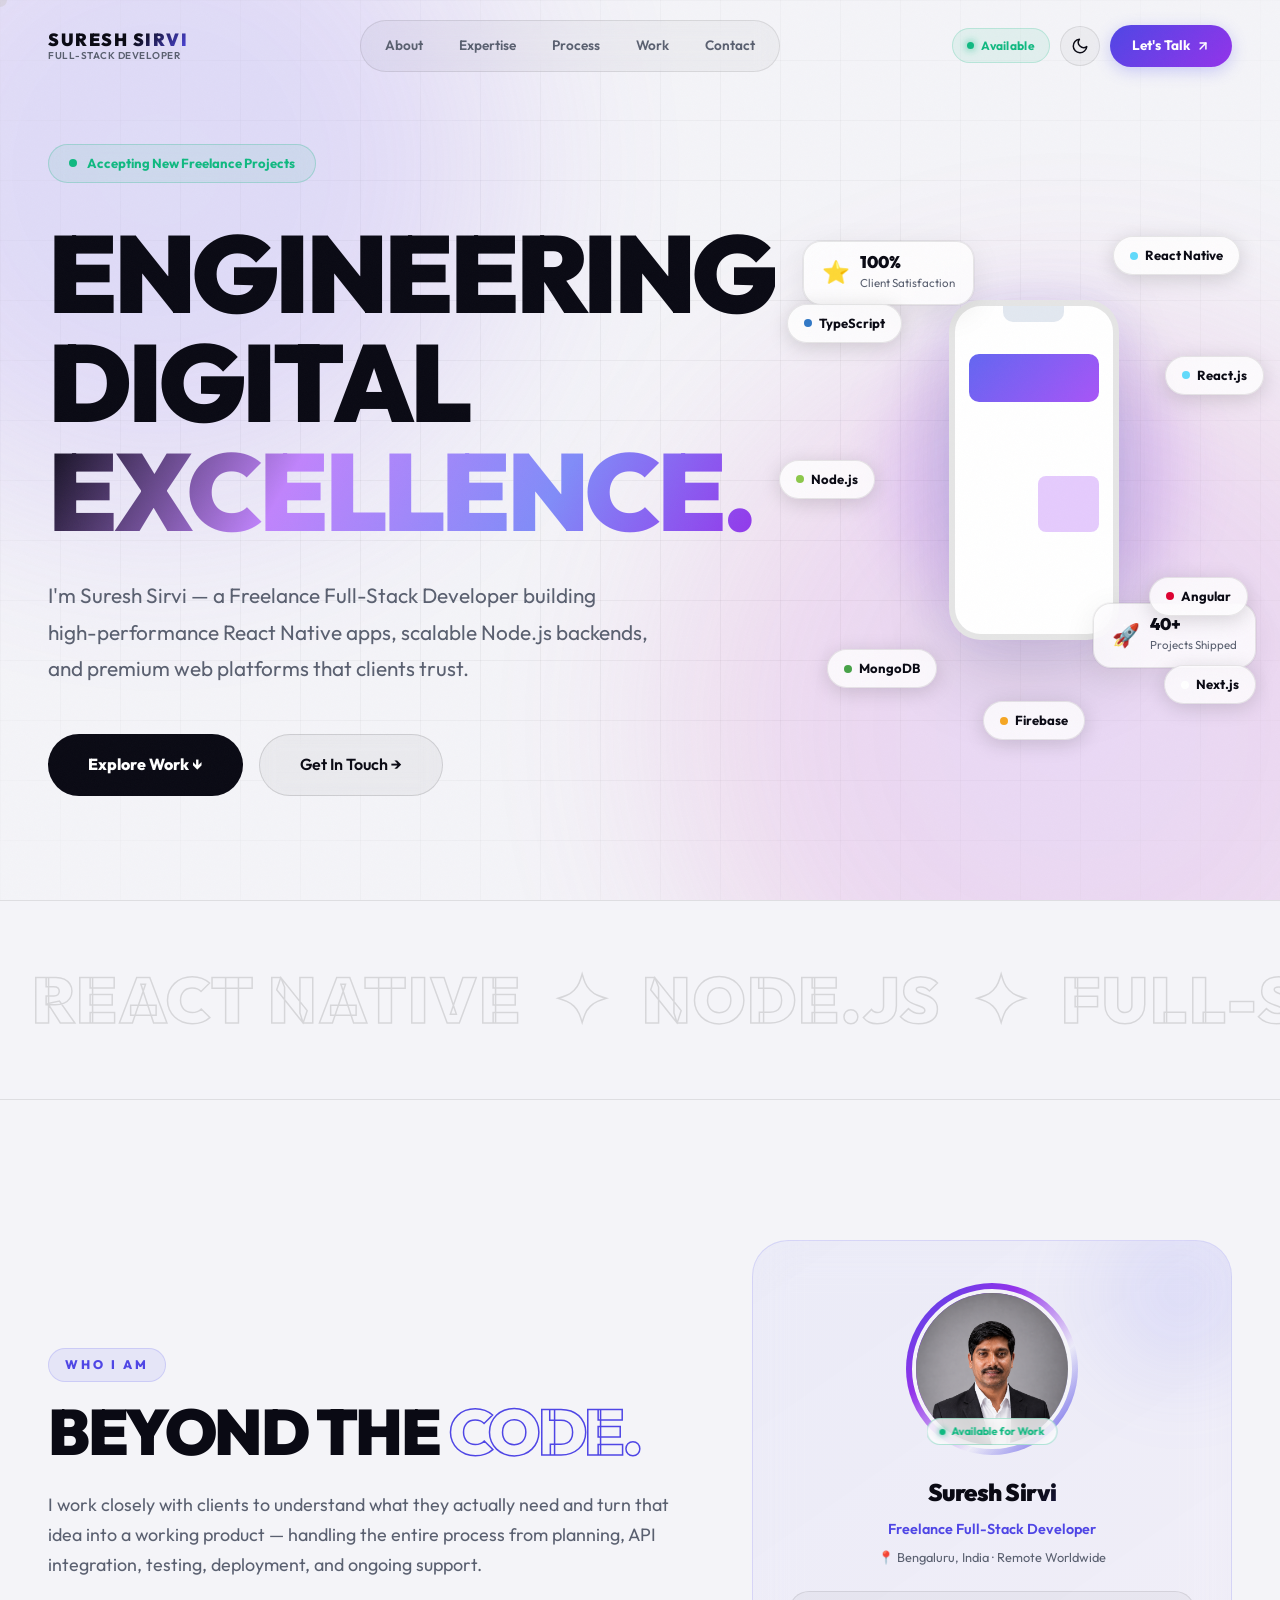
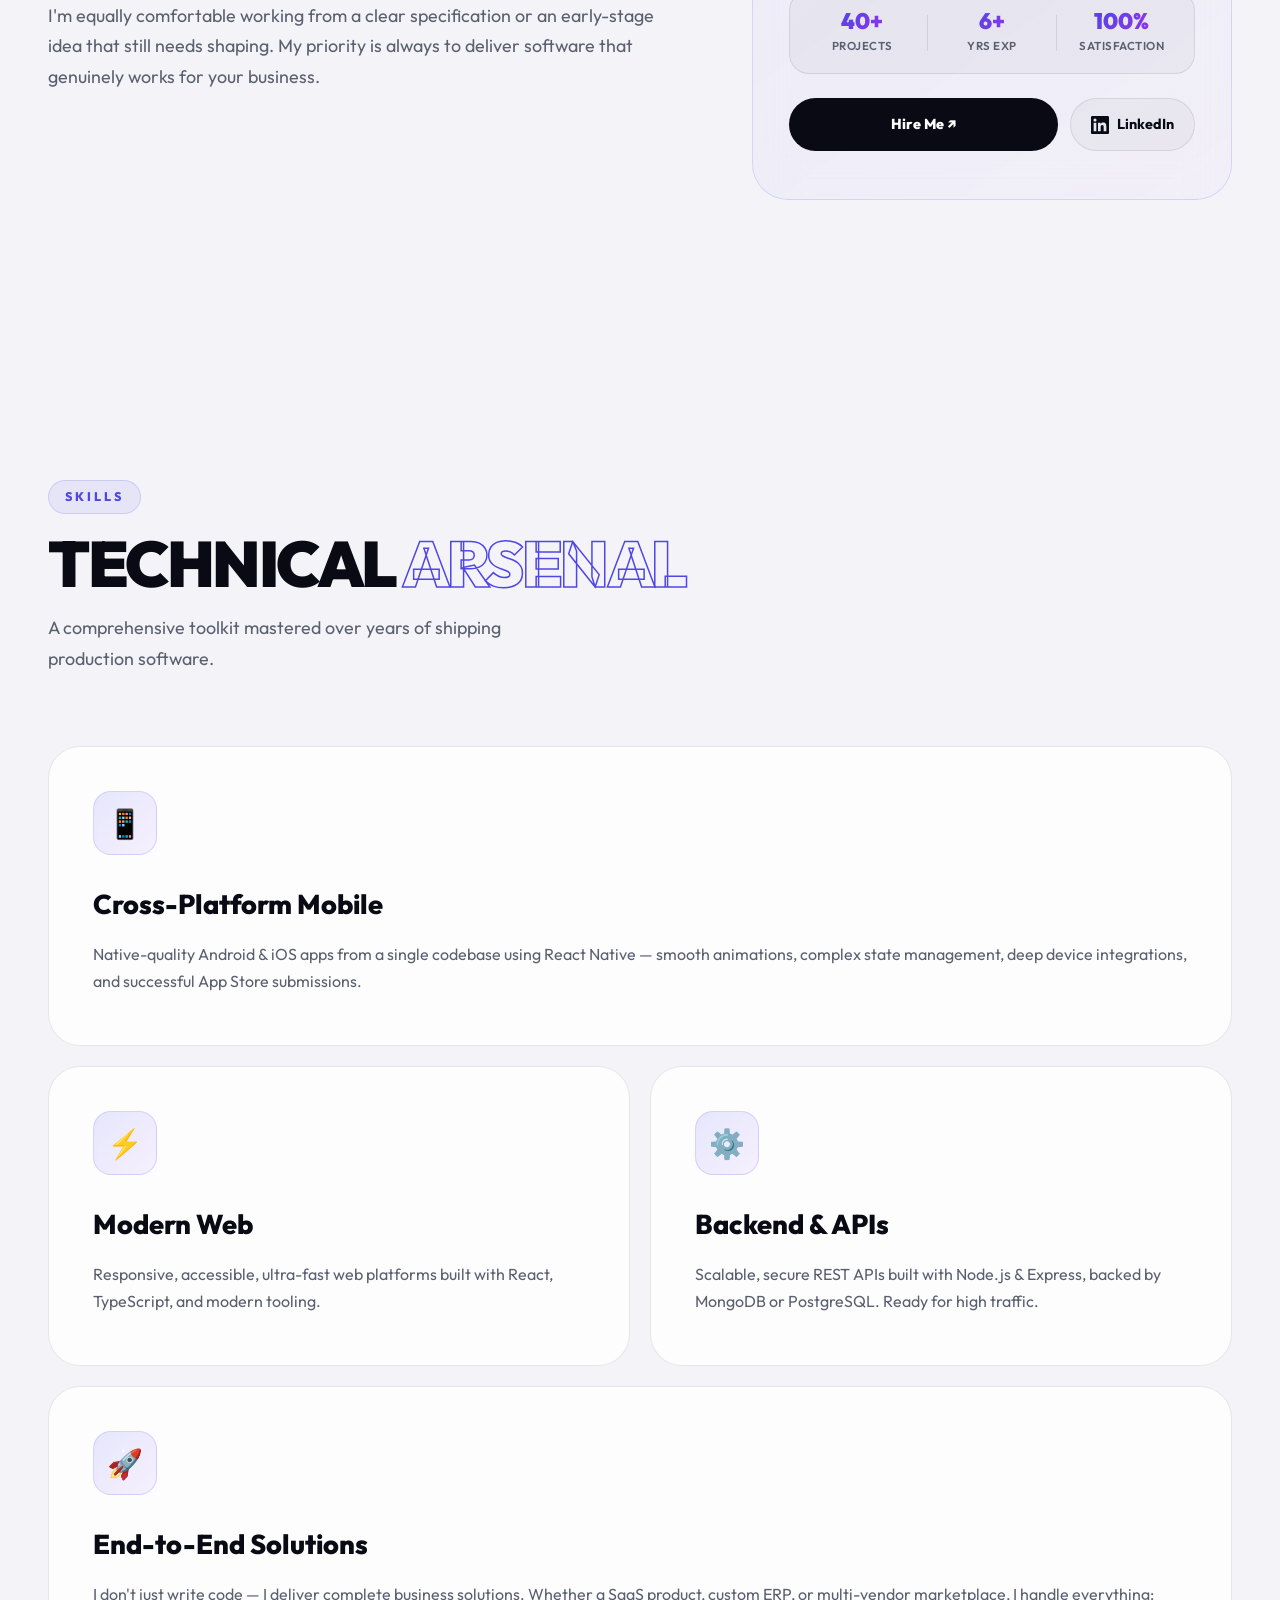
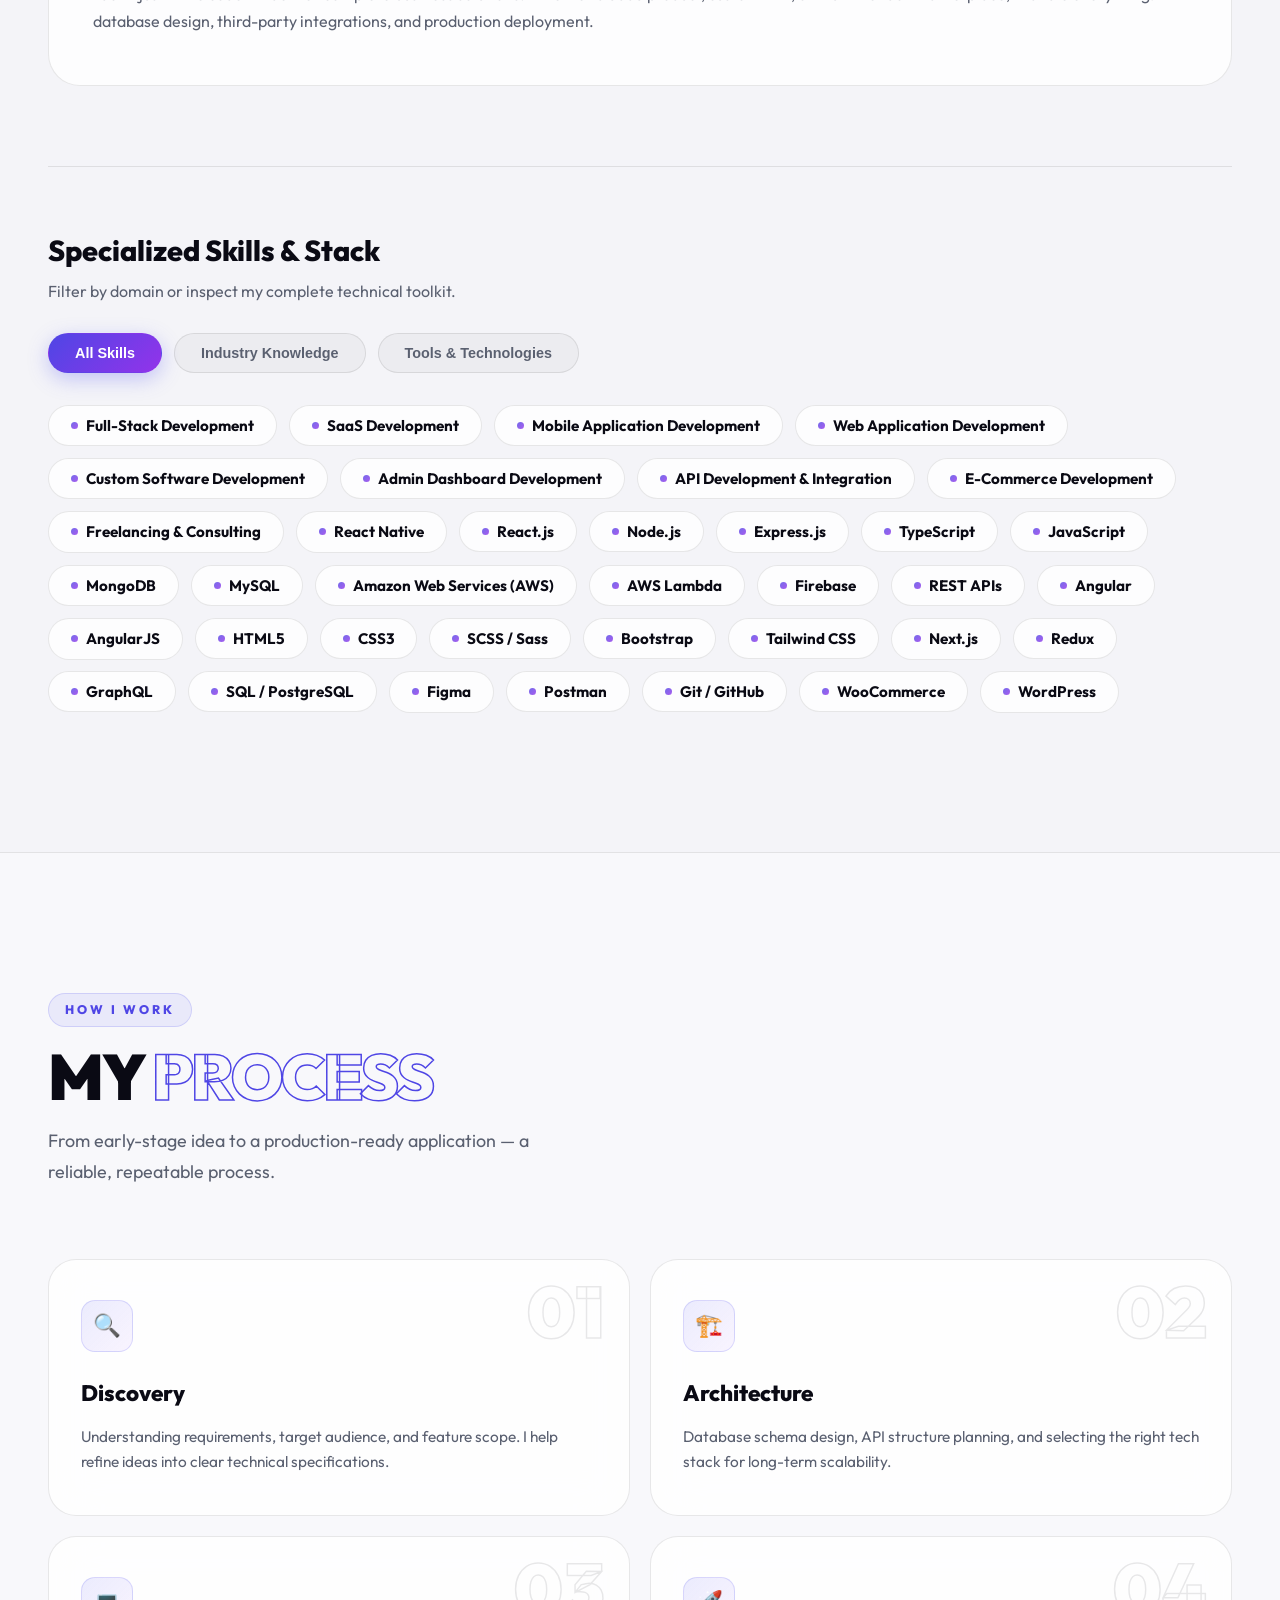
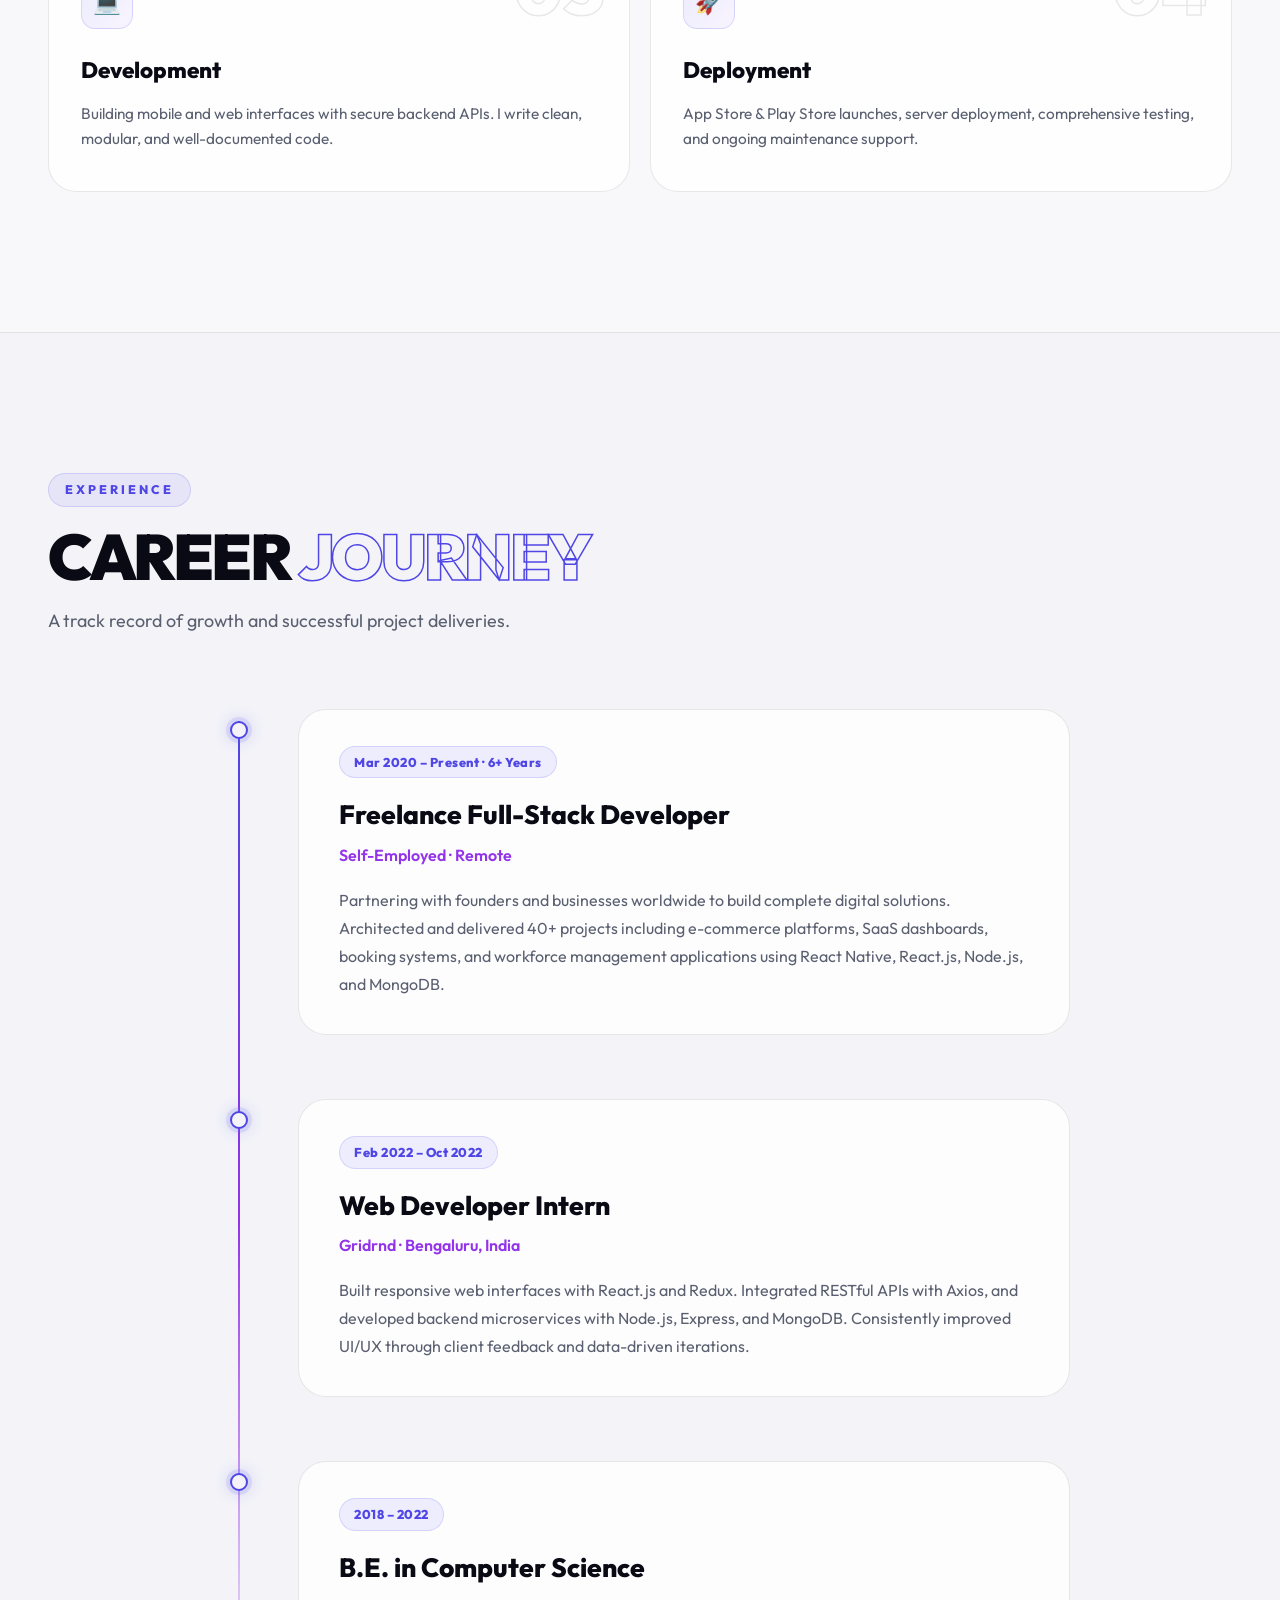
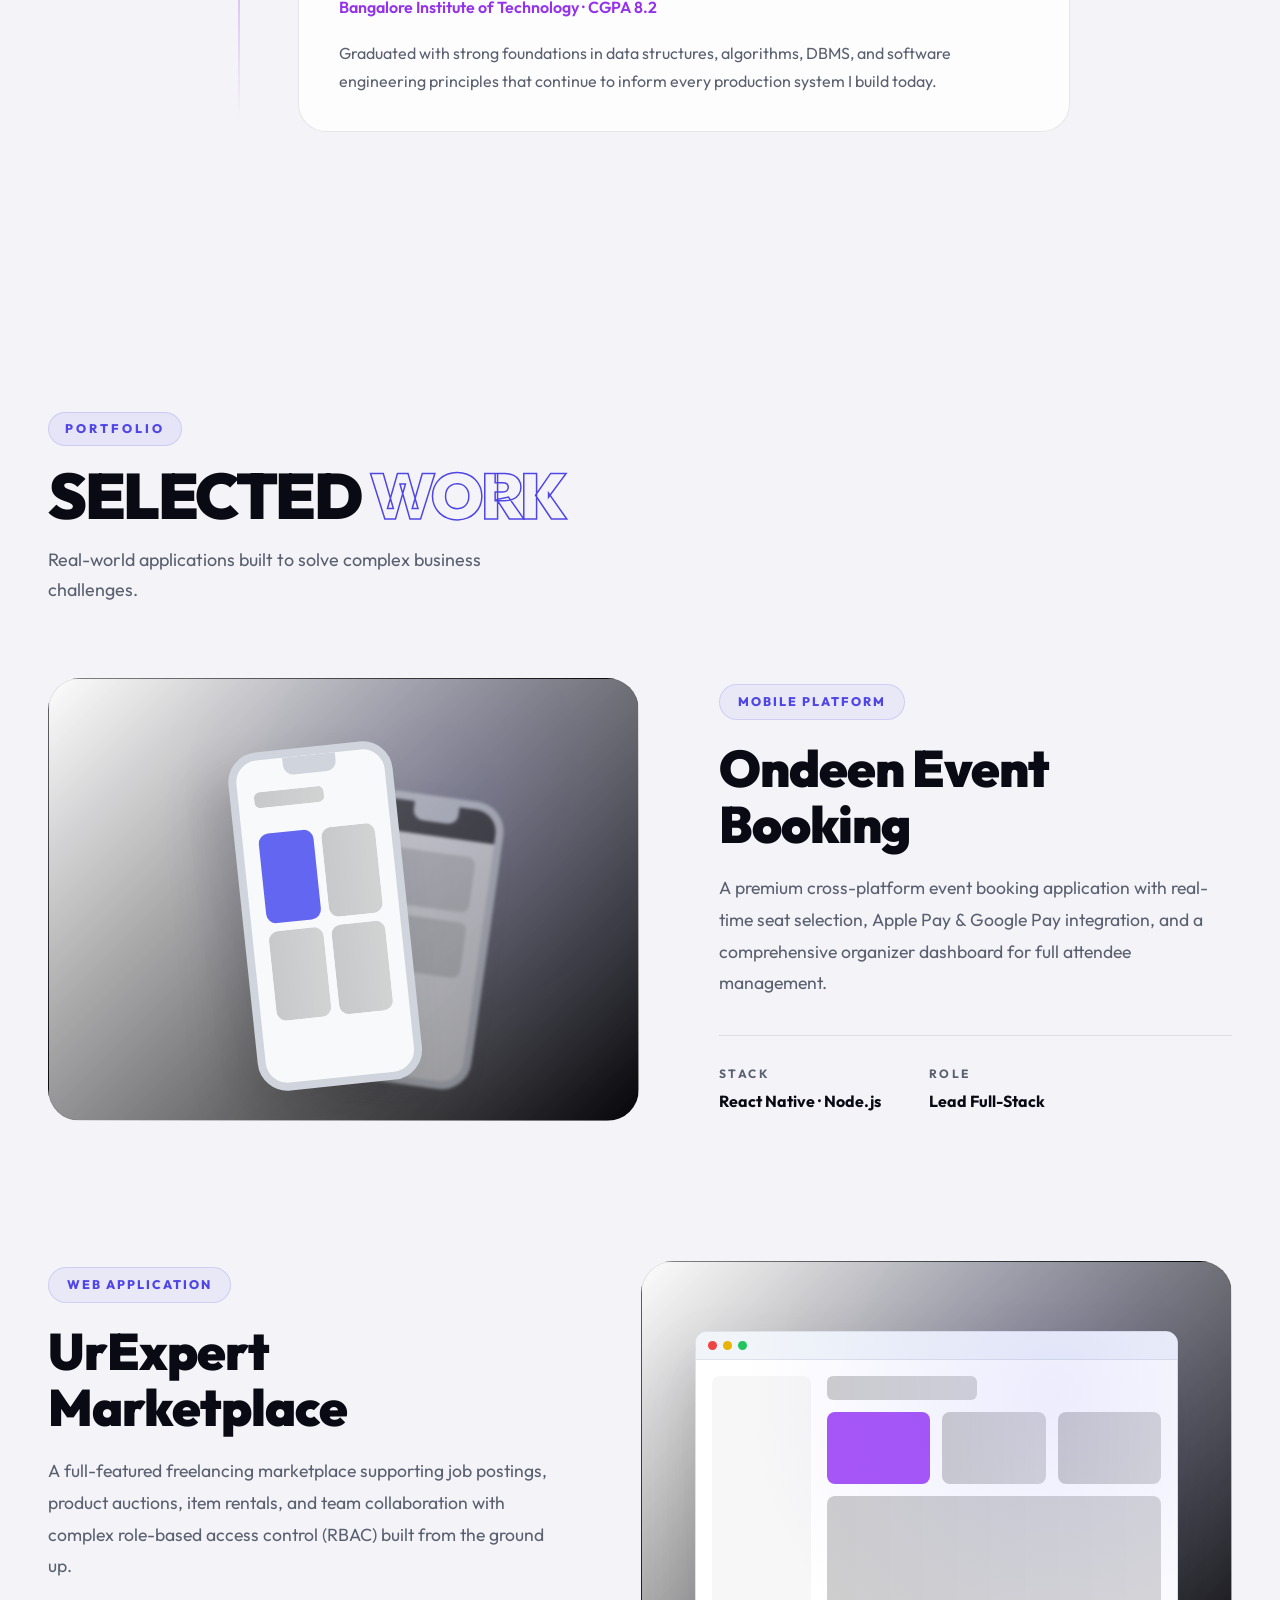
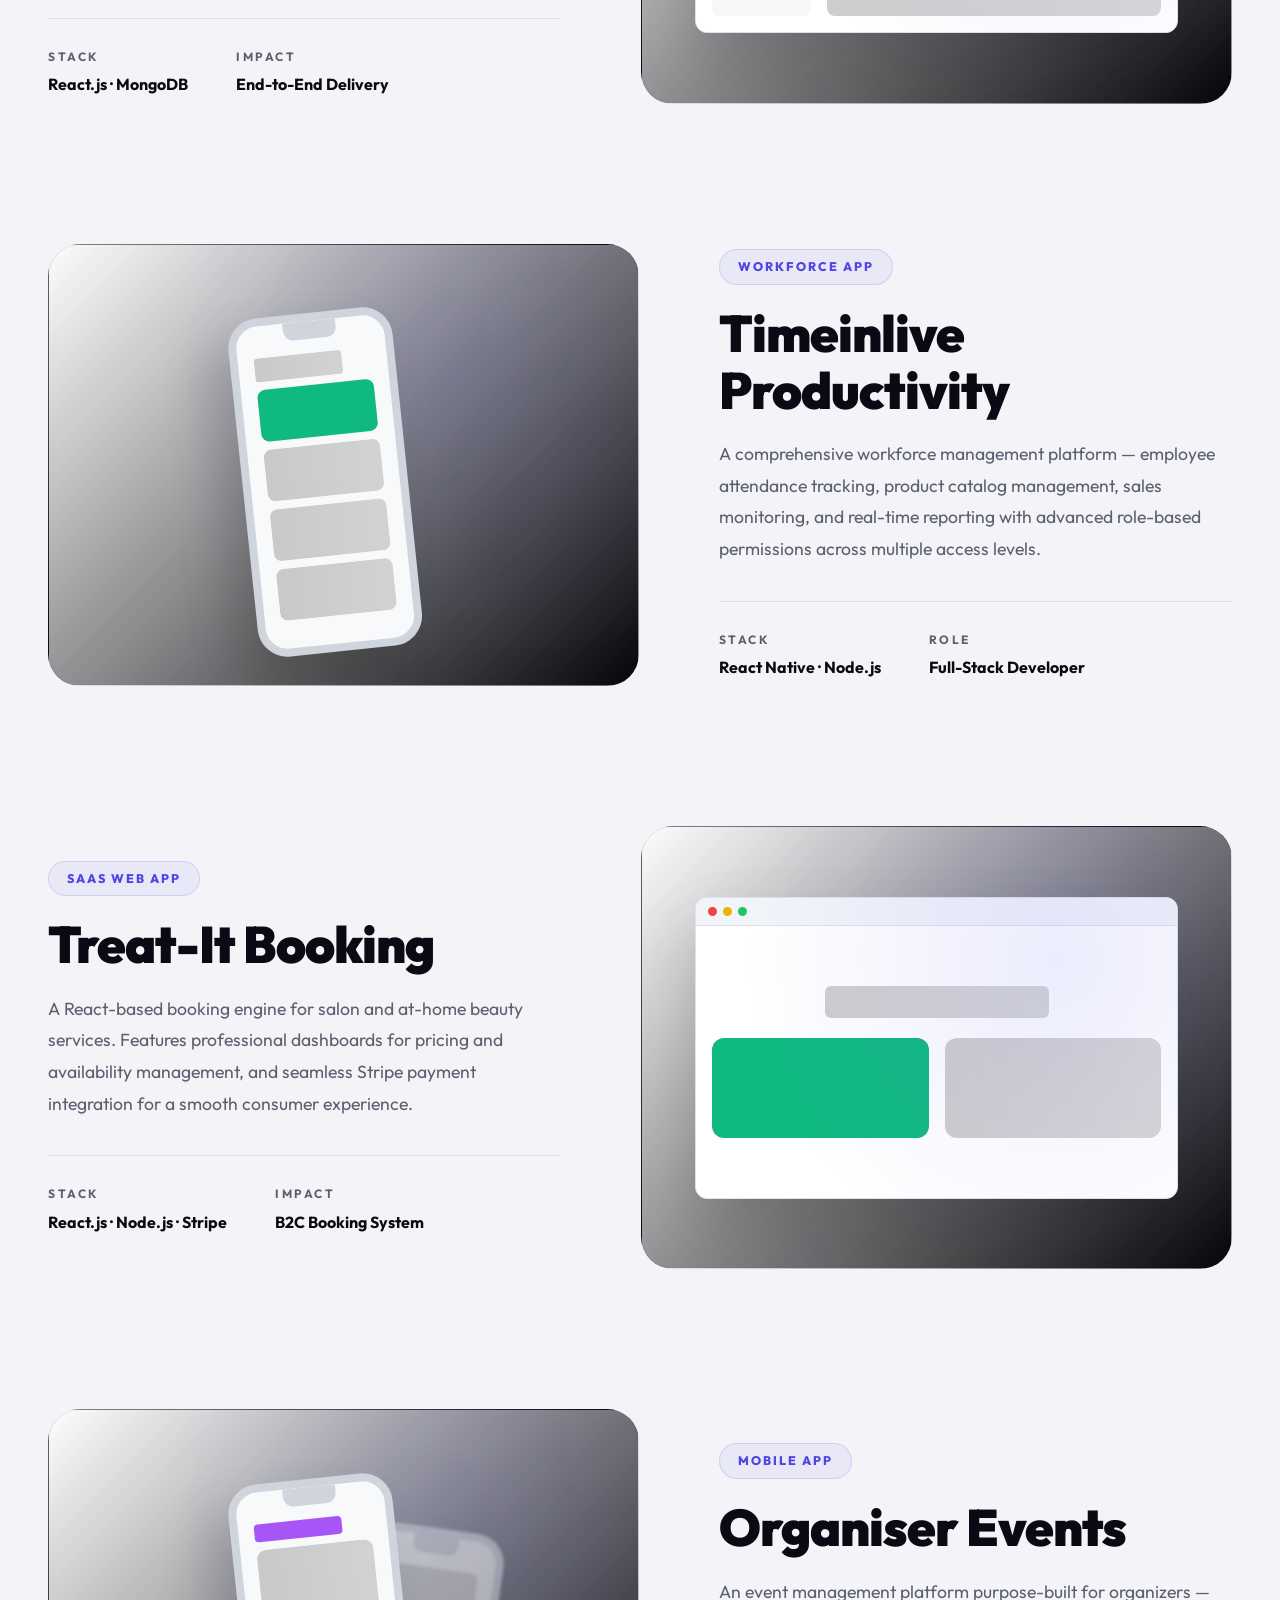
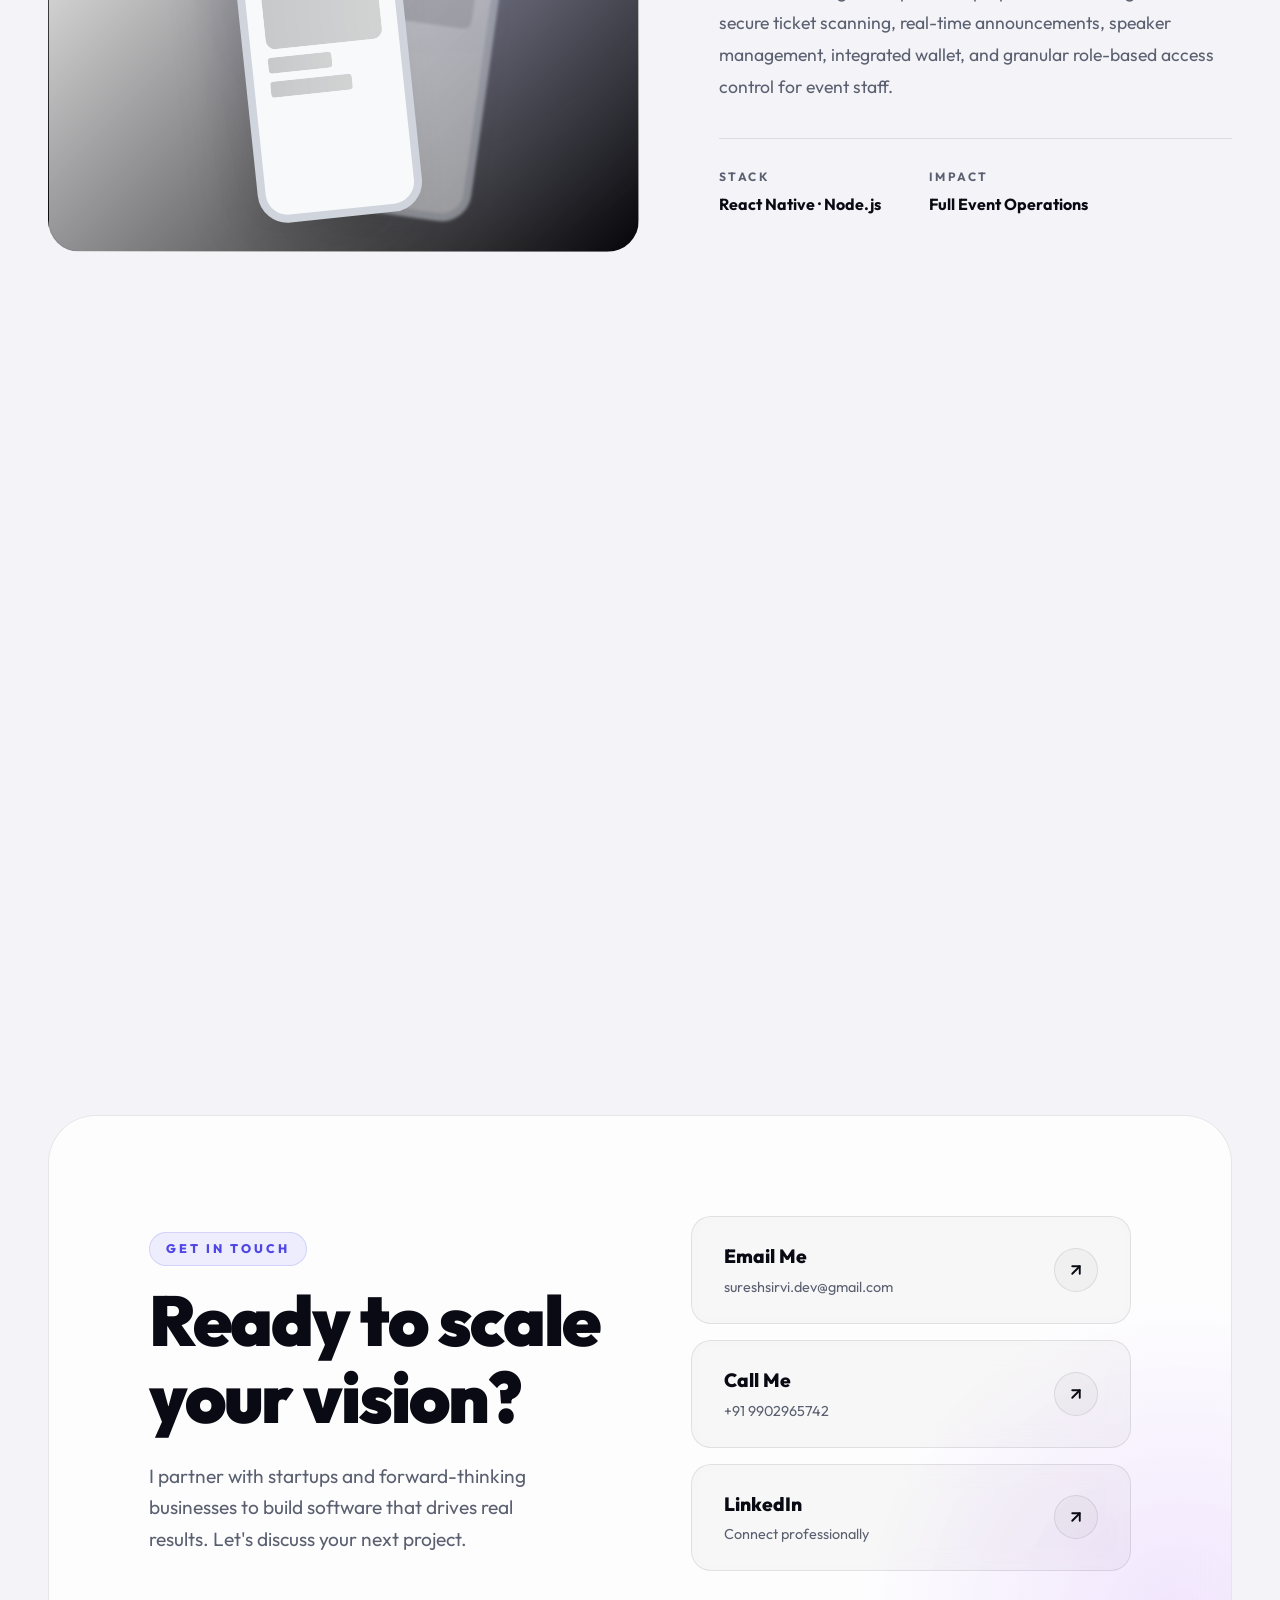
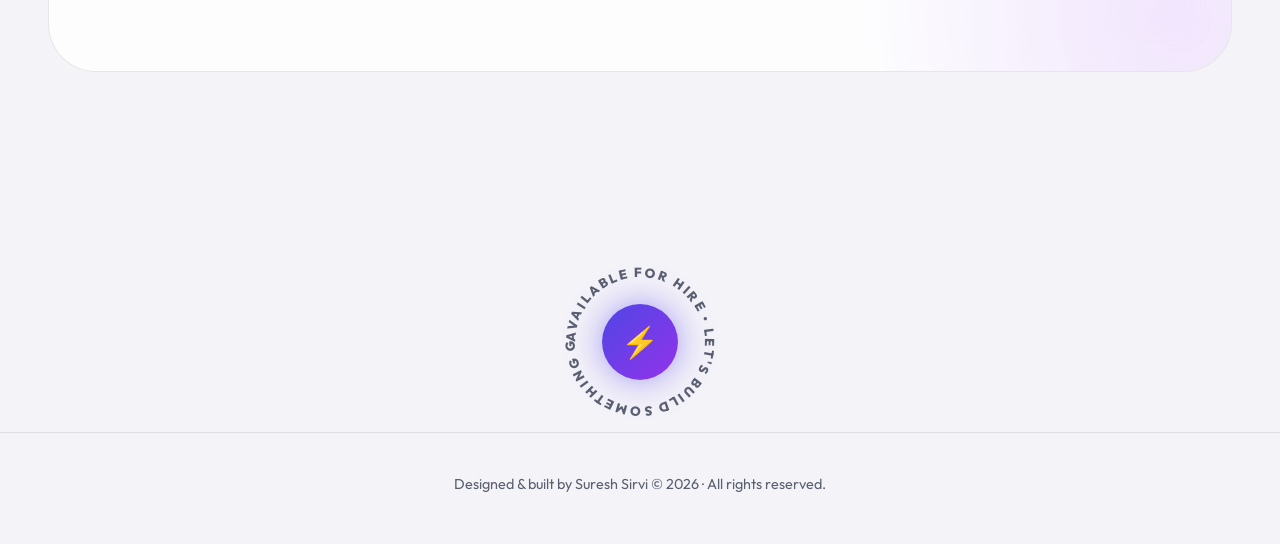
==== index.html @ 1aaa0a65 "Freelance Full-Stack Developer.  Freelance Full-Stack Developer building high-performance React Nati" ====
<!DOCTYPE html>
<html lang="en" class="scroll-smooth" data-theme="dark">
<head>
    <meta charset="UTF-8">
    <meta name="viewport" content="width=device-width, initial-scale=1.0">
    <title>Suresh Sirvi | Advanced Full-Stack Developer</title>
    <meta name="description" content="Suresh Sirvi — Freelance Full-Stack Developer specializing in React Native, Node.js, and premium web experiences. 40+ projects shipped.">
    <link href="https://fonts.googleapis.com/css2?family=Outfit:wght@300;400;500;600;700;800;900&display=swap" rel="stylesheet">
    <link rel="stylesheet" href="style.css">
</head>
<body>

    <div class="noise-overlay"></div>
    <div class="grid-bg"></div>
    <div class="custom-cursor"></div>

    <div class="ambient-bg">
        <div class="blob blob-1"></div>
        <div class="blob blob-2"></div>
    </div>

    <!-- Navigation -->
    <nav id="navbar">
        <div class="nav-container">

            <!-- Logo: Full Name + Role -->
            <a href="#" class="logo" id="nav-logo">
                <div class="logo-text-block">
                    <span class="logo-name">SURESH SIRVI</span>
                    <span class="logo-role">Full-Stack Developer</span>
                </div>
            </a>

            <!-- Desktop Nav Links -->
            <div class="nav-pill nav-links" id="nav-links">
                <a href="#about" class="nav-link" data-label="01">About</a>
                <a href="#expertise" class="nav-link" data-label="02">Expertise</a>
                <a href="#process" class="nav-link" data-label="03">Process</a>
                <a href="#work" class="nav-link" data-label="04">Work</a>
                <a href="#contact" class="nav-link" data-label="05">Contact</a>
            </div>

            <!-- Right Actions -->
            <div class="nav-actions">
                <!-- Availability Badge -->
                <div class="nav-avail-badge">
                    <span class="nav-avail-dot"></span>
                    <span>Available</span>
                </div>

                <!-- Theme Toggle -->
                <button id="theme-toggle" class="theme-toggle-btn" aria-label="Toggle theme">
                    <svg class="sun-icon" xmlns="http://www.w3.org/2000/svg" width="18" height="18" viewBox="0 0 24 24" fill="none" stroke="currentColor" stroke-width="2" stroke-linecap="round" stroke-linejoin="round"><circle cx="12" cy="12" r="5"/><line x1="12" y1="1" x2="12" y2="3"/><line x1="12" y1="21" x2="12" y2="23"/><line x1="4.22" y1="4.22" x2="5.64" y2="5.64"/><line x1="18.36" y1="18.36" x2="19.78" y2="19.78"/><line x1="1" y1="12" x2="3" y2="12"/><line x1="21" y1="12" x2="23" y2="12"/><line x1="4.22" y1="19.78" x2="5.64" y2="18.36"/><line x1="18.36" y1="5.64" x2="19.78" y2="4.22"/></svg>
                    <svg class="moon-icon" xmlns="http://www.w3.org/2000/svg" width="18" height="18" viewBox="0 0 24 24" fill="none" stroke="currentColor" stroke-width="2" stroke-linecap="round" stroke-linejoin="round" style="display:none"><path d="M21 12.79A9 9 0 1 1 11.21 3 7 7 0 0 0 21 12.79z"/></svg>
                </button>

                <!-- CTA -->
                <a href="#contact" class="btn-nav magnetic-btn">
                    <span>Let's Talk</span>
                    <svg xmlns="http://www.w3.org/2000/svg" width="14" height="14" viewBox="0 0 24 24" fill="none" stroke="currentColor" stroke-width="2.5" stroke-linecap="round" stroke-linejoin="round"><line x1="7" y1="17" x2="17" y2="7"/><polyline points="7 7 17 7 17 17"/></svg>
                </a>

                <!-- Mobile Hamburger -->
                <button class="mobile-menu-btn" id="mobile-menu-btn" aria-label="Toggle menu" aria-expanded="false">
                    <span class="bar"></span>
                    <span class="bar"></span>
                    <span class="bar"></span>
                </button>
            </div>
        </div>
    </nav>

    <!-- Full-Screen Mobile Menu Overlay -->
    <div class="mobile-overlay" id="mobile-overlay">
        <!-- Decorative Orb -->
        <div class="mob-orb"></div>

        <!-- Header Row inside overlay -->
        <div class="mob-header">
            <a href="#" class="logo mob-logo">
                <div class="logo-text-block">
                    <span class="logo-name">SURESH SIRVI</span>
                    <span class="logo-role">Full-Stack Developer</span>
                </div>
            </a>
            <button class="mob-close-btn" id="mob-close-btn" aria-label="Close menu">
                <svg xmlns="http://www.w3.org/2000/svg" width="24" height="24" viewBox="0 0 24 24" fill="none" stroke="currentColor" stroke-width="2" stroke-linecap="round" stroke-linejoin="round"><line x1="18" y1="6" x2="6" y2="18"/><line x1="6" y1="6" x2="18" y2="18"/></svg>
            </button>
        </div>

        <!-- Nav Links -->
        <div class="mob-nav">
            <a href="#about"    class="mob-link" data-index="0"><span class="mob-num">01</span><span class="mob-text">About</span><span class="mob-arrow">↗</span></a>
            <a href="#expertise" class="mob-link" data-index="1"><span class="mob-num">02</span><span class="mob-text">Expertise</span><span class="mob-arrow">↗</span></a>
            <a href="#process"  class="mob-link" data-index="2"><span class="mob-num">03</span><span class="mob-text">Process</span><span class="mob-arrow">↗</span></a>
            <a href="#work"     class="mob-link" data-index="3"><span class="mob-num">04</span><span class="mob-text">Work</span><span class="mob-arrow">↗</span></a>
            <a href="#contact"  class="mob-link" data-index="4"><span class="mob-num">05</span><span class="mob-text">Contact</span><span class="mob-arrow">↗</span></a>
        </div>

        <!-- Footer Row -->
        <div class="mob-footer">
            <a href="mailto:sureshsirvi.dev@gmail.com" class="mob-contact-item">
                <span>sureshsirvi.dev@gmail.com</span>
            </a>
            <a href="https://www.linkedin.com/in/suresh-sirvi-261151428/" target="_blank" class="mob-contact-item">
                <span>LinkedIn ↗</span>
            </a>
            <a href="#contact" class="btn-primary mob-cta">Start a Project →</a>
        </div>
    </div>

    <!-- ===================== HERO ===================== -->
    <section class="hero" id="home">
        <div class="container">
            <div class="hero-layout">

                <!-- LEFT: Text Content -->
                <div class="hero-content">
                    <div class="avail-badge">
                        <div class="avail-dot"></div>
                        Accepting New Freelance Projects
                    </div>

                    <h1 class="hero-title">
                        <span class="line"><span class="line-inner">Engineering</span></span>
                        <span class="line"><span class="line-inner">Digital <span class="gradient">Excellence.</span></span></span>
                    </h1>

                    <p class="hero-desc">I'm Suresh Sirvi — a Freelance Full-Stack Developer building high-performance React Native apps, scalable Node.js backends, and premium web platforms that clients trust.</p>

                    <div class="btn-group">
                        <a href="#work" class="btn-primary magnetic-btn">Explore Work ↓</a>
                        <a href="#contact" class="btn-secondary magnetic-btn">Get In Touch →</a>
                    </div>
                </div>

                <!-- RIGHT: Profile Photo + Floating Elements -->
                <div class="hero-visual">

                    <!-- Glowing orb behind everything -->
                    <div class="hero-orb"></div>

                    <!-- Stat: 100% Satisfaction -->
                    <div class="hero-badge hb-satisfaction">
                        <div class="hb-icon">⭐</div>
                        <div class="hb-text">
                            <span class="hb-num">100%</span>
                            <span class="hb-label">Client Satisfaction</span>
                        </div>
                    </div>

                    <!-- Stat: 40+ Projects -->
                    <div class="hero-badge hb-projects">
                        <div class="hb-icon">🚀</div>
                        <div class="hb-text">
                            <span class="hb-num">40+</span>
                            <span class="hb-label">Projects Shipped</span>
                        </div>
                    </div>

                    <!-- Tech Pills -->
                    <div class="hero-tech-pill htp-rn">
                        <span class="htp-dot" style="background:#61dafb;"></span>
                        React Native
                    </div>
                    <div class="hero-tech-pill htp-node">
                        <span class="htp-dot" style="background:#8cc84b;"></span>
                        Node.js
                    </div>
                    <div class="hero-tech-pill htp-mongo">
                        <span class="htp-dot" style="background:#47a248;"></span>
                        MongoDB
                    </div>
                    <div class="hero-tech-pill htp-ts">
                        <span class="htp-dot" style="background:#3178c6;"></span>
                        TypeScript
                    </div>
                    <div class="hero-tech-pill htp-angular">
                        <span class="htp-dot" style="background:#dd0031;"></span>
                        Angular
                    </div>
                    <div class="hero-tech-pill htp-react">
                        <span class="htp-dot" style="background:#61dafb;"></span>
                        React.js
                    </div>
                    <div class="hero-tech-pill htp-firebase">
                        <span class="htp-dot" style="background:#f5a623;"></span>
                        Firebase
                    </div>
                    <div class="hero-tech-pill htp-nextjs">
                        <span class="htp-dot" style="background:#ffffff;"></span>
                        Next.js
                    </div>

                    <!-- Desktop: Phone Mockup -->
                    <div class="hero-phone">
                        <div class="hp-notch"></div>
                        <div class="hp-screen">
                            <div class="hp-bar" style="width:80%; height:10px; border-radius:6px; background:rgba(255,255,255,0.1); margin-bottom:10px;"></div>
                            <div class="hp-bar" style="width:100%; height:48px; border-radius:10px; background:linear-gradient(135deg,#6366f1,#a855f7); margin-bottom:10px;"></div>
                            <div style="display:grid; grid-template-columns:1fr 1fr; gap:8px;">
                                <div class="hp-bar" style="height:56px; border-radius:8px; background:rgba(255,255,255,0.06);"></div>
                                <div class="hp-bar" style="height:56px; border-radius:8px; background:rgba(255,255,255,0.06);"></div>
                                <div class="hp-bar" style="height:56px; border-radius:8px; background:rgba(255,255,255,0.06);"></div>
                                <div class="hp-bar" style="height:56px; border-radius:8px; background:rgba(168,85,247,0.3);"></div>
                            </div>
                        </div>
                    </div>

                    <!-- Mobile: Profile Image Card (hidden on desktop) -->
                    <div class="hero-mob-profile">
                        <div class="hmp-ring"></div>
                        <div class="hmp-card">
                            <img src="profile.png" alt="Suresh Sirvi" class="hmp-img" />
                            <div class="hmp-overlay"></div>
                            <div class="hmp-name-tag">
                                <span class="hmp-name">Suresh Sirvi</span>
                                <span class="hmp-role">Full-Stack Developer</span>
                            </div>
                        </div>
                    </div>

                </div>
            </div>
        </div>
    </section>

    <!-- ===================== MOBILE PROFILE SECTION (hidden on desktop) ===================== -->
    <section class="mobile-profile-section" id="mobile-profile">
        <div class="container">
            <div class="mob-profile-inner">

                <!-- Profile Photo -->
                <div class="mob-profile-photo-wrap">
                    <div class="mob-profile-ring"></div>
                    <div class="mob-profile-card">
                        <img src="profile.png" alt="Suresh Sirvi" class="mob-profile-img" />
                        <div class="mob-profile-overlay"></div>
                    </div>
                    <!-- Floating badges -->
                    <div class="mob-stat-badge mob-stat-top">
                        <span class="mob-stat-icon">⭐</span>
                        <div>
                            <span class="mob-stat-num">100%</span>
                            <span class="mob-stat-lbl">Satisfaction</span>
                        </div>
                    </div>
                    <div class="mob-stat-badge mob-stat-bot">
                        <span class="mob-stat-icon">🚀</span>
                        <div>
                            <span class="mob-stat-num">40+</span>
                            <span class="mob-stat-lbl">Projects</span>
                        </div>
                    </div>
                </div>

                <!-- Name + Role + Skills -->
                <div class="mob-profile-info">
                    <h2 class="mob-profile-name">Suresh Sirvi</h2>
                    <p class="mob-profile-role">Freelance Full-Stack Developer</p>
                    <div class="mob-profile-tags">
                        <span class="mob-tag">⚛ React Native</span>
                        <span class="mob-tag">🟢 Node.js</span>
                        <span class="mob-tag">🔵 TypeScript</span>
                        <span class="mob-tag">🍃 MongoDB</span>
                        <span class="mob-tag">⚡ Next.js</span>
                        <span class="mob-tag">🔴 Angular</span>
                        <span class="mob-tag">🟠 Firebase</span>
                        <span class="mob-tag">🎨 React.js</span>
                    </div>
                </div>

            </div>
        </div>
    </section>

    <!-- ===================== MARQUEE ===================== -->
    <div class="marquee-wrapper">
        <div class="marquee-track">
            <div class="marquee-content">
                <span>REACT NATIVE</span>✦<span>NODE.JS</span>✦<span>FULL-STACK</span>✦<span>SAAS</span>✦<span>MONGODB</span>✦<span>TYPESCRIPT</span>✦
                <span>REACT NATIVE</span>✦<span>NODE.JS</span>✦<span>FULL-STACK</span>✦<span>SAAS</span>✦<span>MONGODB</span>✦<span>TYPESCRIPT</span>✦
            </div>
        </div>
    </div>

    <!-- ===================== ABOUT ===================== -->
    <section id="about">
        <div class="container">
            <div class="about-grid reveal">
                <div class="about-text">
                    <div class="section-eyebrow">Who I Am</div>
                    <h2 class="section-title">Beyond the <span>Code.</span></h2>
                    <p class="section-subtitle" style="max-width:100%; margin-bottom:20px;">I work closely with clients to understand what they actually need and turn that idea into a working product — handling the entire process from planning, API integration, testing, deployment, and ongoing support.</p>
                    <p class="section-subtitle" style="max-width:100%;">I'm equally comfortable working from a clear specification or an early-stage idea that still needs shaping. My priority is always to deliver software that genuinely works for your business.</p>
                </div>
                <div class="about-visual">
                    <!-- Profile Card -->
                    <div class="profile-card spotlight-card">
                        <div class="profile-card-glow"></div>

                        <!-- Photo -->
                        <div class="profile-photo-wrap">
                            <div class="profile-photo-ring"></div>
                            <img src="profile.png" alt="Suresh Sirvi" class="profile-photo" />
                            <!-- Online badge -->
                            <div class="profile-online-badge">
                                <span class="profile-online-dot"></span>
                                Available for Work
                            </div>
                        </div>

                        <!-- Name & Role -->
                        <div class="profile-info">
                            <h3 class="profile-card-name">Suresh Sirvi</h3>
                            <p class="profile-card-role">Freelance Full-Stack Developer</p>
                            <p class="profile-card-location">📍 Bengaluru, India · Remote Worldwide</p>
                        </div>

                        <!-- Stats Row -->
                        <div class="profile-stats">
                            <div class="profile-stat">
                                <span class="ps-num">40+</span>
                                <span class="ps-lbl">Projects</span>
                            </div>
                            <div class="profile-stat-divider"></div>
                            <div class="profile-stat">
                                <span class="ps-num">6+</span>
                                <span class="ps-lbl">Yrs Exp</span>
                            </div>
                            <div class="profile-stat-divider"></div>
                            <div class="profile-stat">
                                <span class="ps-num">100%</span>
                                <span class="ps-lbl">Satisfaction</span>
                            </div>
                        </div>

                        <!-- CTA Buttons -->
                        <div class="profile-actions">
                            <a href="#contact" class="btn-primary profile-btn-cta">Hire Me ↗</a>
                            <a href="https://www.linkedin.com/in/suresh-sirvi-261151428/" target="_blank" class="profile-btn-social">
                                <svg xmlns="http://www.w3.org/2000/svg" width="18" height="18" viewBox="0 0 24 24" fill="currentColor"><path d="M20.447 20.452h-3.554v-5.569c0-1.328-.027-3.037-1.852-3.037-1.853 0-2.136 1.445-2.136 2.939v5.667H9.351V9h3.414v1.561h.046c.477-.9 1.637-1.85 3.37-1.85 3.601 0 4.267 2.37 4.267 5.455v6.286zM5.337 7.433a2.062 2.062 0 0 1-2.063-2.065 2.064 2.064 0 1 1 2.063 2.065zm1.782 13.019H3.555V9h3.564v11.452zM22.225 0H1.771C.792 0 0 .774 0 1.729v20.542C0 23.227.792 24 1.771 24h20.451C23.2 24 24 23.227 24 22.271V1.729C24 .774 23.2 0 22.222 0h.003z"/></svg>
                                LinkedIn
                            </a>
                        </div>
                    </div>
                </div>
            </div>
        </div>
    </section>

    <!-- ===================== EXPERTISE ===================== -->
    <section id="expertise">
        <div class="container">
            <div class="section-header reveal">
                <div class="section-eyebrow">Skills</div>
                <h2 class="section-title">Technical <span>Arsenal</span></h2>
                <p class="section-subtitle">A comprehensive toolkit mastered over years of shipping production software.</p>
            </div>

            <div class="bento-grid">
                <div class="bento-card large-card reveal spotlight-card">
                    <div class="bento-icon">📱</div>
                    <h3>Cross-Platform Mobile</h3>
                    <p>Native-quality Android & iOS apps from a single codebase using React Native — smooth animations, complex state management, deep device integrations, and successful App Store submissions.</p>
                </div>
                <div class="bento-card reveal spotlight-card" style="transition-delay:.1s">
                    <div class="bento-icon">⚡</div>
                    <h3>Modern Web</h3>
                    <p>Responsive, accessible, ultra-fast web platforms built with React, TypeScript, and modern tooling.</p>
                </div>
                <div class="bento-card reveal spotlight-card" style="transition-delay:.15s">
                    <div class="bento-icon">⚙️</div>
                    <h3>Backend & APIs</h3>
                    <p>Scalable, secure REST APIs built with Node.js & Express, backed by MongoDB or PostgreSQL. Ready for high traffic.</p>
                </div>
                <div class="bento-card large-card reveal spotlight-card" style="transition-delay:.1s">
                    <div class="bento-icon">🚀</div>
                    <h3>End-to-End Solutions</h3>
                    <p>I don't just write code — I deliver complete business solutions. Whether a SaaS product, custom ERP, or multi-vendor marketplace, I handle everything: database design, third-party integrations, and production deployment.</p>
                </div>
            </div>

            <!-- Interactive Skills Filter Matrix -->
            <div class="skills-matrix reveal">
                <div class="skills-matrix-header">
                    <h3>Specialized Skills & Stack</h3>
                    <p>Filter by domain or inspect my complete technical toolkit.</p>
                </div>

                <div class="skills-filter-tabs">
                    <button class="skill-tab active" data-filter="all">All Skills</button>
                    <button class="skill-tab" data-filter="industry">Industry Knowledge</button>
                    <button class="skill-tab" data-filter="tools">Tools & Technologies</button>
                </div>

                <div class="skills-grid">
                    <!-- Industry Knowledge -->
                    <div class="skill-card spotlight-card" data-category="industry">
                        <h4 class="skill-name">Full-Stack Development</h4>
                    </div>
                    <div class="skill-card spotlight-card" data-category="industry">
                        <h4 class="skill-name">SaaS Development</h4>
                    </div>
                    <div class="skill-card spotlight-card" data-category="industry">
                        <h4 class="skill-name">Mobile Application Development</h4>
                    </div>
                    <div class="skill-card spotlight-card" data-category="industry">
                        <h4 class="skill-name">Web Application Development</h4>
                    </div>
                    <div class="skill-card spotlight-card" data-category="industry">
                        <h4 class="skill-name">Custom Software Development</h4>
                    </div>
                    <div class="skill-card spotlight-card" data-category="industry">
                        <h4 class="skill-name">Admin Dashboard Development</h4>
                    </div>
                    <div class="skill-card spotlight-card" data-category="industry">
                        <h4 class="skill-name">API Development & Integration</h4>
                    </div>
                    <div class="skill-card spotlight-card" data-category="industry">
                        <h4 class="skill-name">E-Commerce Development</h4>
                    </div>
                    <div class="skill-card spotlight-card" data-category="industry">
                        <h4 class="skill-name">Freelancing & Consulting</h4>
                    </div>

                    <!-- Tools & Technologies -->
                    <div class="skill-card spotlight-card" data-category="tools">
                        <h4 class="skill-name">React Native</h4>
                    </div>
                    <div class="skill-card spotlight-card" data-category="tools">
                        <h4 class="skill-name">React.js</h4>
                    </div>
                    <div class="skill-card spotlight-card" data-category="tools">
                        <h4 class="skill-name">Node.js</h4>
                    </div>
                    <div class="skill-card spotlight-card" data-category="tools">
                        <h4 class="skill-name">Express.js</h4>
                    </div>
                    <div class="skill-card spotlight-card" data-category="tools">
                        <h4 class="skill-name">TypeScript</h4>
                    </div>
                    <div class="skill-card spotlight-card" data-category="tools">
                        <h4 class="skill-name">JavaScript</h4>
                    </div>
                    <div class="skill-card spotlight-card" data-category="tools">
                        <h4 class="skill-name">MongoDB</h4>
                    </div>
                    <div class="skill-card spotlight-card" data-category="tools">
                        <h4 class="skill-name">MySQL</h4>
                    </div>
                    <div class="skill-card spotlight-card" data-category="tools">
                        <h4 class="skill-name">Amazon Web Services (AWS)</h4>
                    </div>
                    <div class="skill-card spotlight-card" data-category="tools">
                        <h4 class="skill-name">AWS Lambda</h4>
                    </div>
                    <div class="skill-card spotlight-card" data-category="tools">
                        <h4 class="skill-name">Firebase</h4>
                    </div>
                    <div class="skill-card spotlight-card" data-category="tools">
                        <h4 class="skill-name">REST APIs</h4>
                    </div>
                    <div class="skill-card spotlight-card" data-category="tools">
                        <h4 class="skill-name">Angular</h4>
                    </div>
                    <div class="skill-card spotlight-card" data-category="tools">
                        <h4 class="skill-name">AngularJS</h4>
                    </div>
                    <div class="skill-card spotlight-card" data-category="tools">
                        <h4 class="skill-name">HTML5</h4>
                    </div>
                    <div class="skill-card spotlight-card" data-category="tools">
                        <h4 class="skill-name">CSS3</h4>
                    </div>
                    <div class="skill-card spotlight-card" data-category="tools">
                        <h4 class="skill-name">SCSS / Sass</h4>
                    </div>
                    <div class="skill-card spotlight-card" data-category="tools">
                        <h4 class="skill-name">Bootstrap</h4>
                    </div>
                    <div class="skill-card spotlight-card" data-category="tools">
                        <h4 class="skill-name">Tailwind CSS</h4>
                    </div>
                    <div class="skill-card spotlight-card" data-category="tools">
                        <h4 class="skill-name">Next.js</h4>
                    </div>
                    <div class="skill-card spotlight-card" data-category="tools">
                        <h4 class="skill-name">Redux</h4>
                    </div>
                    <div class="skill-card spotlight-card" data-category="tools">
                        <h4 class="skill-name">GraphQL</h4>
                    </div>
                    <div class="skill-card spotlight-card" data-category="tools">
                        <h4 class="skill-name">SQL / PostgreSQL</h4>
                    </div>
                    <div class="skill-card spotlight-card" data-category="tools">
                        <h4 class="skill-name">Figma</h4>
                    </div>
                    <div class="skill-card spotlight-card" data-category="tools">
                        <h4 class="skill-name">Postman</h4>
                    </div>
                    <div class="skill-card spotlight-card" data-category="tools">
                        <h4 class="skill-name">Git / GitHub</h4>
                    </div>
                    <div class="skill-card spotlight-card" data-category="tools">
                        <h4 class="skill-name">WooCommerce</h4>
                    </div>
                    <div class="skill-card spotlight-card" data-category="tools">
                        <h4 class="skill-name">WordPress</h4>
                    </div>
                </div>
            </div>
        </div>
    </section>

    <!-- ===================== PROCESS ===================== -->
    <section id="process" class="process-section-bg">
        <div class="container">
            <div class="section-header reveal">
                <div class="section-eyebrow">How I Work</div>
                <h2 class="section-title">My <span>Process</span></h2>
                <p class="section-subtitle">From early-stage idea to a production-ready application — a reliable, repeatable process.</p>
            </div>

            <div class="process-grid">
                <div class="process-step reveal spotlight-card">
                    <div class="step-num">01</div>
                    <div class="step-icon">🔍</div>
                    <h3>Discovery</h3>
                    <p>Understanding requirements, target audience, and feature scope. I help refine ideas into clear technical specifications.</p>
                </div>
                <div class="process-step reveal spotlight-card" style="transition-delay:.1s">
                    <div class="step-num">02</div>
                    <div class="step-icon">🏗️</div>
                    <h3>Architecture</h3>
                    <p>Database schema design, API structure planning, and selecting the right tech stack for long-term scalability.</p>
                </div>
                <div class="process-step reveal spotlight-card" style="transition-delay:.2s">
                    <div class="step-num">03</div>
                    <div class="step-icon">💻</div>
                    <h3>Development</h3>
                    <p>Building mobile and web interfaces with secure backend APIs. I write clean, modular, and well-documented code.</p>
                </div>
                <div class="process-step reveal spotlight-card" style="transition-delay:.3s">
                    <div class="step-num">04</div>
                    <div class="step-icon">🚀</div>
                    <h3>Deployment</h3>
                    <p>App Store & Play Store launches, server deployment, comprehensive testing, and ongoing maintenance support.</p>
                </div>
            </div>
        </div>
    </section>

    <!-- ===================== EXPERIENCE ===================== -->
    <section id="experience">
        <div class="container">
            <div class="section-header reveal">
                <div class="section-eyebrow">Experience</div>
                <h2 class="section-title">Career <span>Journey</span></h2>
                <p class="section-subtitle">A track record of growth and successful project deliveries.</p>
            </div>

            <div class="timeline reveal">
                <div class="timeline-item">
                    <div class="timeline-dot"></div>
                    <div class="timeline-content spotlight-card">
                        <span class="timeline-date">Mar 2020 – Present · 6+ Years</span>
                        <h3>Freelance Full-Stack Developer</h3>
                        <h4>Self-Employed · Remote</h4>
                        <p>Partnering with founders and businesses worldwide to build complete digital solutions. Architected and delivered 40+ projects including e-commerce platforms, SaaS dashboards, booking systems, and workforce management applications using React Native, React.js, Node.js, and MongoDB.</p>
                    </div>
                </div>
                <div class="timeline-item">
                    <div class="timeline-dot"></div>
                    <div class="timeline-content spotlight-card">
                        <span class="timeline-date">Feb 2022 – Oct 2022</span>
                        <h3>Web Developer Intern</h3>
                        <h4>Gridrnd · Bengaluru, India</h4>
                        <p>Built responsive web interfaces with React.js and Redux. Integrated RESTful APIs with Axios, and developed backend microservices with Node.js, Express, and MongoDB. Consistently improved UI/UX through client feedback and data-driven iterations.</p>
                    </div>
                </div>
                <div class="timeline-item">
                    <div class="timeline-dot"></div>
                    <div class="timeline-content spotlight-card">
                        <span class="timeline-date">2018 – 2022</span>
                        <h3>B.E. in Computer Science</h3>
                        <h4>Bangalore Institute of Technology · CGPA 8.2</h4>
                        <p>Graduated with strong foundations in data structures, algorithms, DBMS, and software engineering principles that continue to inform every production system I build today.</p>
                    </div>
                </div>
            </div>
        </div>
    </section>

    <!-- ===================== PROJECTS ===================== -->
    <section id="work">
        <div class="container">
            <div class="section-header reveal">
                <div class="section-eyebrow">Portfolio</div>
                <h2 class="section-title">Selected <span>Work</span></h2>
                <p class="section-subtitle">Real-world applications built to solve complex business challenges.</p>
            </div>

            <div class="project-list">

                <!-- Project 1 — Ondeen -->
                <div class="project-row reveal">
                    <div class="project-visual">
                        <div class="mockup-mobile mockup-phone-secondary">
                            <div class="mockup-web-bar" style="height:32px; background:#111; border-bottom:1px solid #222;"></div>
                            <div class="mockup-web-body">
                                <div class="mk-line" style="height:56px; border-radius:8px;"></div>
                                <div class="mk-line" style="height:56px; border-radius:8px;"></div>
                            </div>
                        </div>
                        <div class="mockup-mobile mockup-phone-primary">
                            <div class="mockup-web-body" style="padding-top:32px;">
                                <div class="mk-line" style="width:60%; height:16px; margin-bottom:16px;"></div>
                                <div style="display:grid;grid-template-columns:1fr 1fr;gap:8px;">
                                    <div class="mk-line" style="height:90px;border-radius:10px;background:#6366f1;"></div>
                                    <div class="mk-line" style="height:90px;border-radius:10px;"></div>
                                    <div class="mk-line" style="height:90px;border-radius:10px;"></div>
                                    <div class="mk-line" style="height:90px;border-radius:10px;"></div>
                                </div>
                            </div>
                        </div>
                    </div>
                    <div class="project-info">
                        <div class="project-type-tag">Mobile Platform</div>
                        <h3>Ondeen Event Booking</h3>
                        <p class="project-desc">A premium cross-platform event booking application with real-time seat selection, Apple Pay & Google Pay integration, and a comprehensive organizer dashboard for full attendee management.</p>
                        <div class="project-meta">
                            <div class="meta-item"><h5>Stack</h5><p>React Native · Node.js</p></div>
                            <div class="meta-item"><h5>Role</h5><p>Lead Full-Stack</p></div>
                        </div>
                    </div>
                </div>

                <!-- Project 2 — UrExpert -->
                <div class="project-row reverse reveal">
                    <div class="project-info">
                        <div class="project-type-tag">Web Application</div>
                        <h3>UrExpert Marketplace</h3>
                        <p class="project-desc">A full-featured freelancing marketplace supporting job postings, product auctions, item rentals, and team collaboration with complex role-based access control (RBAC) built from the ground up.</p>
                        <div class="project-meta">
                            <div class="meta-item"><h5>Stack</h5><p>React.js · MongoDB</p></div>
                            <div class="meta-item"><h5>Impact</h5><p>End-to-End Delivery</p></div>
                        </div>
                    </div>
                    <div class="project-visual">
                        <div class="mockup-web">
                            <div class="mockup-web-bar">
                                <div class="w-dot w-dot-r"></div>
                                <div class="w-dot w-dot-y"></div>
                                <div class="w-dot w-dot-g"></div>
                            </div>
                            <div class="mockup-web-body" style="flex-direction:row; gap:16px;">
                                <div style="width:22%;background:var(--surface-color);border-radius:8px;"></div>
                                <div style="flex:1;display:flex;flex-direction:column;gap:12px;">
                                    <div class="mk-line" style="width:45%;height:24px;border-radius:6px;"></div>
                                    <div style="display:grid;grid-template-columns:repeat(3,1fr);gap:12px;">
                                        <div class="mk-line" style="height:72px;background:#a855f7;border-radius:8px;"></div>
                                        <div class="mk-line" style="height:72px;border-radius:8px;"></div>
                                        <div class="mk-line" style="height:72px;border-radius:8px;"></div>
                                    </div>
                                    <div class="mk-line" style="flex:1;border-radius:8px;"></div>
                                </div>
                            </div>
                        </div>
                    </div>
                </div>

                <!-- Project 3 — Timeinlive -->
                <div class="project-row reveal">
                    <div class="project-visual">
                        <div class="mockup-mobile mockup-phone-primary">
                            <div class="mockup-web-body" style="padding-top:32px;gap:8px;">
                                <div class="mk-line" style="width:75%;height:24px;border-radius:4px;"></div>
                                <div class="mk-line" style="height:52px;background:#10b981;border-radius:8px;"></div>
                                <div class="mk-line" style="height:52px;border-radius:8px;"></div>
                                <div class="mk-line" style="height:52px;border-radius:8px;"></div>
                                <div class="mk-line" style="height:52px;border-radius:8px;"></div>
                            </div>
                        </div>
                    </div>
                    <div class="project-info">
                        <div class="project-type-tag">Workforce App</div>
                        <h3>Timeinlive Productivity</h3>
                        <p class="project-desc">A comprehensive workforce management platform — employee attendance tracking, product catalog management, sales monitoring, and real-time reporting with advanced role-based permissions across multiple access levels.</p>
                        <div class="project-meta">
                            <div class="meta-item"><h5>Stack</h5><p>React Native · Node.js</p></div>
                            <div class="meta-item"><h5>Role</h5><p>Full-Stack Developer</p></div>
                        </div>
                    </div>
                </div>

                <!-- Project 4 — Treat-It -->
                <div class="project-row reverse reveal">
                    <div class="project-info">
                        <div class="project-type-tag">SaaS Web App</div>
                        <h3>Treat-It Booking</h3>
                        <p class="project-desc">A React-based booking engine for salon and at-home beauty services. Features professional dashboards for pricing and availability management, and seamless Stripe payment integration for a smooth consumer experience.</p>
                        <div class="project-meta">
                            <div class="meta-item"><h5>Stack</h5><p>React.js · Node.js · Stripe</p></div>
                            <div class="meta-item"><h5>Impact</h5><p>B2C Booking System</p></div>
                        </div>
                    </div>
                    <div class="project-visual">
                        <div class="mockup-web">
                            <div class="mockup-web-bar">
                                <div class="w-dot w-dot-r"></div>
                                <div class="w-dot w-dot-y"></div>
                                <div class="w-dot w-dot-g"></div>
                            </div>
                            <div class="mockup-web-body" style="align-items:center;justify-content:center;gap:20px;">
                                <div class="mk-line" style="width:50%;height:32px;border-radius:6px;"></div>
                                <div style="display:grid;grid-template-columns:1fr 1fr;gap:16px;width:100%;">
                                    <div class="mk-line" style="height:100px;background:#10b981;border-radius:12px;"></div>
                                    <div class="mk-line" style="height:100px;border-radius:12px;"></div>
                                </div>
                            </div>
                        </div>
                    </div>
                </div>

                <!-- Project 5 — Organiser -->
                <div class="project-row reveal">
                    <div class="project-visual">
                        <div class="mockup-mobile mockup-phone-secondary">
                            <div class="mockup-web-body" style="padding-top:32px;">
                                <div class="mk-line" style="height:56px;border-radius:8px;"></div>
                            </div>
                        </div>
                        <div class="mockup-mobile mockup-phone-primary">
                            <div class="mockup-web-body" style="padding-top:32px;gap:8px;">
                                <div class="mk-line" style="width:75%;height:18px;background:#a855f7;border-radius:4px;"></div>
                                <div class="mk-line" style="height:100px;border-radius:10px;"></div>
                                <div class="mk-line" style="width:55%;height:16px;border-radius:4px;"></div>
                                <div class="mk-line" style="width:70%;height:16px;border-radius:4px;"></div>
                            </div>
                        </div>
                    </div>
                    <div class="project-info">
                        <div class="project-type-tag">Mobile App</div>
                        <h3>Organiser Events</h3>
                        <p class="project-desc">An event management platform purpose-built for organizers — secure ticket scanning, real-time announcements, speaker management, integrated wallet, and granular role-based access control for event staff.</p>
                        <div class="project-meta">
                            <div class="meta-item"><h5>Stack</h5><p>React Native · Node.js</p></div>
                            <div class="meta-item"><h5>Impact</h5><p>Full Event Operations</p></div>
                        </div>
                    </div>
                </div>

                <!-- Project 6 — Holiday-Home -->
                <div class="project-row reverse reveal">
                    <div class="project-info">
                        <div class="project-type-tag">Web Portal</div>
                        <h3>Holiday-Home</h3>
                        <p class="project-desc">A hotel and homestay booking platform designed for seamless search, filtering, and accommodation discovery. Features intuitive user dashboards and a dedicated admin panel for property owners to manage listings and bookings.</p>
                        <div class="project-meta">
                            <div class="meta-item"><h5>Stack</h5><p>React.js · Express</p></div>
                            <div class="meta-item"><h5>Focus</h5><p>Search & Discovery</p></div>
                        </div>
                    </div>
                    <div class="project-visual">
                        <div class="mockup-web">
                            <div class="mockup-web-bar">
                                <div class="w-dot w-dot-r"></div>
                                <div class="w-dot w-dot-y"></div>
                                <div class="w-dot w-dot-g"></div>
                            </div>
                            <div class="mockup-web-body" style="gap:12px;">
                                <div class="mk-line" style="width:100%;height:48px;border-radius:8px;"></div>
                                <div style="display:grid;grid-template-columns:repeat(3,1fr);gap:12px;flex:1;">
                                    <div class="mk-line" style="border-radius:8px;min-height:80px;"></div>
                                    <div class="mk-line" style="border-radius:8px;min-height:80px;"></div>
                                    <div class="mk-line" style="border-radius:8px;min-height:80px;"></div>
                                </div>
                            </div>
                        </div>
                    </div>
                </div>

            </div>
        </div>
    </section>

    <!-- ===================== CONTACT ===================== -->
    <section id="contact">
        <div class="container reveal">
            <div class="contact-wrap">
                <div class="contact-wrap-glow"></div>
                <div class="contact-text">
                    <div class="section-eyebrow">Get In Touch</div>
                    <h2>Ready to scale<br>your vision?</h2>
                    <p>I partner with startups and forward-thinking businesses to build software that drives real results. Let's discuss your next project.</p>
                </div>
                <div class="contact-links">
                    <a href="mailto:sureshsirvi.dev@gmail.com" class="contact-link-card spotlight-card">
                        <div class="clc-info"><h4>Email Me</h4><p>sureshsirvi.dev@gmail.com</p></div>
                        <div class="clc-arrow">
                            <svg xmlns="http://www.w3.org/2000/svg" width="18" height="18" viewBox="0 0 24 24" fill="none" stroke="currentColor" stroke-width="2.5" stroke-linecap="round" stroke-linejoin="round"><line x1="7" y1="17" x2="17" y2="7"/><polyline points="7 7 17 7 17 17"/></svg>
                        </div>
                    </a>
                    <a href="tel:+919902965742" class="contact-link-card spotlight-card">
                        <div class="clc-info"><h4>Call Me</h4><p>+91 9902965742</p></div>
                        <div class="clc-arrow">
                            <svg xmlns="http://www.w3.org/2000/svg" width="18" height="18" viewBox="0 0 24 24" fill="none" stroke="currentColor" stroke-width="2.5" stroke-linecap="round" stroke-linejoin="round"><line x1="7" y1="17" x2="17" y2="7"/><polyline points="7 7 17 7 17 17"/></svg>
                        </div>
                    </a>
                    <a href="https://www.linkedin.com/in/suresh-sirvi-261151428/" target="_blank" rel="noopener" class="contact-link-card spotlight-card">
                        <div class="clc-info"><h4>LinkedIn</h4><p>Connect professionally</p></div>
                        <div class="clc-arrow">
                            <svg xmlns="http://www.w3.org/2000/svg" width="18" height="18" viewBox="0 0 24 24" fill="none" stroke="currentColor" stroke-width="2.5" stroke-linecap="round" stroke-linejoin="round"><line x1="7" y1="17" x2="17" y2="7"/><polyline points="7 7 17 7 17 17"/></svg>
                        </div>
                    </a>
                </div>
            </div>
        </div>
    </section>

    <!-- ===================== FOOTER ===================== -->
    <footer>
        <div class="footer-circle-wrap">
            <!-- Circular Rotating Text -->
            <div class="footer-circle-badge">
                <svg class="circle-text-svg" viewBox="0 0 200 200" xmlns="http://www.w3.org/2000/svg">
                    <defs>
                        <path id="circlePath"
                            d="M 100,100
                               m -72,0
                               a 72,72 0 1,1 144,0
                               a 72,72 0 1,1 -144,0" />
                    </defs>
                    <text class="circle-text">
                        <textPath href="#circlePath" startOffset="0%">
                            AVAILABLE FOR HIRE • LET'S BUILD SOMETHING GREAT • 
                        </textPath>
                    </text>
                </svg>
                <!-- Center icon -->
                <div class="circle-center-icon">
                    <span>⚡</span>
                </div>
            </div>
        </div>
        <div class="container">
            <p>Designed &amp; built by Suresh Sirvi &copy; 2026 · All rights reserved.</p>
        </div>
    </footer>

    <script src="https://cdnjs.cloudflare.com/ajax/libs/gsap/3.12.2/gsap.min.js"></script>
    <script src="script.js"></script>
</body>
</html>
---- style.css ----
:root {
    --bg-color: #030305;
    --surface-color: rgba(255, 255, 255, 0.03);
    --surface-border: rgba(255, 255, 255, 0.08);
    --text-primary: #ffffff;
    --text-secondary: #8892a4;
    --accent: #6366f1;
    --accent-sec: #a855f7;
    --accent-glow: #6366f1;
    --accent-glow-sec: #a855f7;
    --card-bg: rgba(12, 12, 18, 0.7);
    --blur: blur(24px);
    --nav-bg: rgba(3, 3, 5, 0.92);
    --btn-primary-bg: #ffffff;
    --btn-primary-text: #000000;
    --btn-secondary-bg: rgba(255,255,255,0.05);
    --btn-secondary-border: rgba(255,255,255,0.12);
    --grid-line: rgba(255, 255, 255, 0.025);
    --mockup-line: rgba(255,255,255,0.07);
    --mockup-line-light: rgba(255,255,255,0.04);
    --marquee-stroke: rgba(255,255,255,0.12);
    --badge-bg: rgba(255,255,255,0.04);
    --badge-border: rgba(255,255,255,0.1);
    --contact-wrap-bg: rgba(14,14,22,0.9);
    --process-bg: rgba(6,6,10,0.6);
}

[data-theme="light"] {
    --bg-color: #f4f4f8;
    --surface-color: rgba(0, 0, 0, 0.03);
    --surface-border: rgba(0, 0, 0, 0.09);
    --text-primary: #0a0a14;
    --text-secondary: #5a6070;
    --accent: #4f46e5;
    --accent-sec: #9333ea;
    --accent-glow: #4f46e5;
    --accent-glow-sec: #9333ea;
    --card-bg: rgba(255, 255, 255, 0.8);
    --nav-bg: rgba(244,244,248,0.92);
    --btn-primary-bg: #0a0a14;
    --btn-primary-text: #ffffff;
    --btn-secondary-bg: rgba(0,0,0,0.04);
    --btn-secondary-border: rgba(0,0,0,0.12);
    --grid-line: rgba(0, 0, 0, 0.04);
    --mockup-line: rgba(0,0,0,0.1);
    --mockup-line-light: rgba(0,0,0,0.06);
    --marquee-stroke: rgba(0,0,0,0.12);
    --badge-bg: rgba(255,255,255,0.7);
    --badge-border: rgba(0,0,0,0.1);
    --contact-wrap-bg: rgba(255,255,255,0.8);
    --process-bg: rgba(255,255,255,0.4);
}

/* === RESET & BASE === */
*, *::before, *::after { margin: 0; padding: 0; box-sizing: border-box; }
html { scroll-behavior: smooth; font-size: 16px; }
body {
    font-family: 'Outfit', sans-serif;
    background-color: var(--bg-color);
    color: var(--text-primary);
    line-height: 1.6;
    overflow-x: hidden;
    transition: background-color 0.5s ease, color 0.5s ease;
}
@media (min-width: 1024px) { body, a, button { cursor: none; } }

/* === NOISE OVERLAY === */
.noise-overlay {
    position: fixed; inset: 0;
    pointer-events: none; z-index: 9999;
    opacity: 0.04;
    background-image: url("data:image/svg+xml,%3Csvg viewBox='0 0 256 256' xmlns='http://www.w3.org/2000/svg'%3E%3Cfilter id='n'%3E%3CfeTurbulence type='fractalNoise' baseFrequency='0.9' numOctaves='4' stitchTiles='stitch'/%3E%3C/filter%3E%3Crect width='100%25' height='100%25' filter='url(%23n)'/%3E%3C/svg%3E");
    background-size: 180px 180px;
}
[data-theme="light"] .noise-overlay { opacity: 0.025; }

/* === GRID BACKGROUND === */
.grid-bg {
    position: fixed; inset: 0; pointer-events: none; z-index: -2;
    background-image:
        linear-gradient(to right, var(--grid-line) 1px, transparent 1px),
        linear-gradient(to bottom, var(--grid-line) 1px, transparent 1px);
    background-size: 60px 60px;
    -webkit-mask-image: radial-gradient(ellipse 80% 80% at 50% 50%, black 30%, transparent 100%);
    mask-image: radial-gradient(ellipse 80% 80% at 50% 50%, black 30%, transparent 100%);
}

/* === CUSTOM CURSOR === */
.custom-cursor { display: none; }
@media (min-width: 1024px) {
    .custom-cursor {
        display: block; position: fixed; top: 0; left: 0;
        width: 14px; height: 14px;
        background: var(--text-primary);
        border-radius: 50%; pointer-events: none; z-index: 99999;
        transform: translate(-50%, -50%);
        transition: width 0.35s cubic-bezier(0.23, 1, 0.32, 1),
                    height 0.35s cubic-bezier(0.23, 1, 0.32, 1),
                    opacity 0.35s,
                    background 0.35s;
        mix-blend-mode: difference;
    }
    .custom-cursor.hover {
        width: 56px; height: 56px;
        opacity: 0.7;
    }
    [data-theme="light"] .custom-cursor { background: var(--text-primary); mix-blend-mode: difference; }
}

/* === AMBIENT BLOBS === */
.ambient-bg { position: fixed; inset: 0; pointer-events: none; z-index: -1; overflow: hidden; }
.blob {
    position: absolute; border-radius: 50%;
    filter: blur(100px); opacity: 0.28;
    animation: blobFloat 28s ease-in-out infinite alternate;
}
.blob-1 {
    width: 700px; height: 700px;
    background: radial-gradient(circle, #6366f1 0%, #a855f7 100%);
    top: -20%; left: -15%;
}
.blob-2 {
    width: 800px; height: 800px;
    background: radial-gradient(circle, #a855f7 0%, #ec4899 100%);
    bottom: -25%; right: -15%;
    animation-delay: -14s; animation-duration: 35s;
}
@keyframes blobFloat {
    0%   { transform: translate(0,0) scale(1) rotate(0deg); }
    33%  { transform: translate(60px, 100px) scale(1.08) rotate(15deg); }
    66%  { transform: translate(-40px, 60px) scale(0.94) rotate(-10deg); }
    100% { transform: translate(30px, -80px) scale(1.04) rotate(5deg); }
}
[data-theme="light"] .blob { opacity: 0.16; }

/* =============================================
   FULL-SCREEN MOBILE MENU OVERLAY
   ============================================= */
.mobile-overlay {
    /* Hidden by default */
    position: fixed; inset: 0;
    z-index: 999999;
    background: var(--bg-color);
    display: flex;
    flex-direction: column;
    padding: 28px 32px 40px;
    gap: 0;

    /* Animation state: hidden */
    opacity: 0;
    pointer-events: none;
    transform: translateY(-16px);
    transition:
        opacity 0.4s cubic-bezier(0.4, 0, 0.2, 1),
        transform 0.4s cubic-bezier(0.4, 0, 0.2, 1);
    overflow-y: auto;
}
.mobile-overlay.open {
    opacity: 1;
    pointer-events: all;
    transform: translateY(0);
}

/* Decorative background orb */
.mob-orb {
    position: absolute;
    width: 400px; height: 400px;
    border-radius: 50%;
    background: radial-gradient(circle, rgba(99,102,241,0.3) 0%, rgba(168,85,247,0.15) 50%, transparent 75%);
    bottom: -150px; right: -100px;
    pointer-events: none;
    filter: blur(40px);
    animation: orbPulse 5s ease-in-out infinite alternate;
}

/* Top bar of the overlay */
.mob-header {
    display: flex;
    justify-content: space-between;
    align-items: center;
    padding-bottom: 40px;
    border-bottom: 1px solid var(--surface-border);
    flex-shrink: 0;
}
.mob-logo { font-size: 1.5rem; }
.mob-close-btn {
    width: 48px; height: 48px;
    background: var(--surface-color);
    border: 1px solid var(--surface-border);
    border-radius: 50%;
    display: flex; align-items: center; justify-content: center;
    color: var(--text-primary);
    transition: all 0.3s;
}
.mob-close-btn:hover {
    background: var(--accent);
    border-color: var(--accent);
    color: #fff;
    transform: rotate(90deg);
}

/* Nav links block */
.mob-nav {
    display: flex;
    flex-direction: column;
    flex: 1;
    justify-content: center;
    padding: 24px 0;
    gap: 0;
    position: relative;
    z-index: 2;
}
.mob-link {
    display: flex;
    align-items: center;
    gap: 16px;
    padding: 16px 0;
    border-bottom: 1px solid var(--surface-border);
    text-decoration: none;
    color: var(--text-primary);

    /* Each link starts hidden for stagger */
    opacity: 0;
    transform: translateY(24px);
    transition:
        opacity 0.5s cubic-bezier(0.16, 1, 0.3, 1),
        transform 0.5s cubic-bezier(0.16, 1, 0.3, 1);
}
.mob-link:first-child { border-top: 1px solid var(--surface-border); }

/* Stagger delays */
.mob-link[data-index="0"] { transition-delay: 0.05s; }
.mob-link[data-index="1"] { transition-delay: 0.10s; }
.mob-link[data-index="2"] { transition-delay: 0.15s; }
.mob-link[data-index="3"] { transition-delay: 0.20s; }
.mob-link[data-index="4"] { transition-delay: 0.25s; }

.mobile-overlay.open .mob-link {
    opacity: 1;
    transform: translateY(0);
}

.mob-num {
    font-size: 0.75rem;
    font-weight: 800;
    color: var(--accent);
    letter-spacing: 1px;
    min-width: 24px;
}
.mob-text {
    font-size: clamp(1.6rem, 6vw, 2.4rem);
    font-weight: 900;
    letter-spacing: -1px;
    flex: 1;
    line-height: 1.1;
    transition: color 0.3s;
}
.mob-arrow {
    font-size: 1.2rem;
    opacity: 0;
    transform: translateX(-8px);
    transition: all 0.3s cubic-bezier(0.4, 0, 0.2, 1);
    color: var(--accent);
}
.mob-link:hover .mob-text  { color: var(--accent); }
.mob-link:hover .mob-arrow { opacity: 1; transform: translateX(0); }

/* Footer strip */
.mob-footer {
    display: flex;
    align-items: center;
    justify-content: space-between;
    flex-wrap: wrap;
    gap: 16px;
    padding-top: 24px;
    flex-shrink: 0;

    opacity: 0;
    transform: translateY(12px);
    transition: opacity 0.5s 0.35s, transform 0.5s 0.35s;
}
.mobile-overlay.open .mob-footer {
    opacity: 1;
    transform: translateY(0);
}
.mob-contact-item {
    font-size: 0.85rem;
    font-weight: 600;
    color: var(--text-secondary);
    text-decoration: none;
    transition: color 0.3s;
}
.mob-contact-item:hover { color: var(--text-primary); }
.mob-cta {
    font-size: 0.9rem !important;
    padding: 12px 24px !important;
}

/* === NAVIGATION === */
nav#navbar {
    position: fixed; top: 0; width: 100%;
    padding: 20px 0;
    z-index: 1000;
    transition: all 0.5s cubic-bezier(0.4, 0, 0.2, 1);
}
nav#navbar.scrolled {
    padding: 12px 0;
    background: var(--nav-bg);
    backdrop-filter: var(--blur);
    -webkit-backdrop-filter: var(--blur);
    border-bottom: 1px solid var(--surface-border);
    box-shadow: 0 8px 32px rgba(0,0,0,0.12);
}
.nav-container {
    max-width: 1400px; margin: 0 auto;
    display: flex; justify-content: space-between; align-items: center;
    padding: 0 48px;
}

/* ── Logo ── */
.logo {
    text-decoration: none;
    display: flex; align-items: center; gap: 8px;
    z-index: 1002;
    transition: opacity 0.3s;
}
.logo:hover { opacity: 0.85; }

.logo-text-block {
    display: flex; flex-direction: column; gap: 2px;
    line-height: 1;
}
.logo-name {
    font-size: 1.1rem; font-weight: 900; letter-spacing: 1.5px;
    background: linear-gradient(135deg, var(--text-primary) 60%, var(--accent));
    -webkit-background-clip: text; -webkit-text-fill-color: transparent;
    background-clip: text;
}
.logo-role {
    font-size: 0.62rem; font-weight: 600; letter-spacing: 0.5px;
    color: var(--text-secondary);
    text-transform: uppercase;
    -webkit-text-fill-color: var(--text-secondary);
}

/* ── Nav Pill ── */
.nav-pill {
    display: flex; gap: 4px; align-items: center;
    background: var(--surface-color);
    padding: 6px 8px;
    border-radius: 100px;
    border: 1px solid var(--surface-border);
    backdrop-filter: blur(12px);
}
.nav-link {
    color: var(--text-secondary); text-decoration: none;
    font-weight: 600; font-size: 0.85rem;
    transition: all 0.3s;
    position: relative;
    padding: 8px 16px;
    border-radius: 100px;
    display: flex; align-items: center; gap: 5px;
}
.nav-link::before {
    content: attr(data-label);
    font-size: 0.6rem; font-weight: 800; letter-spacing: 0.5px;
    color: var(--accent);
    opacity: 0;
    transform: translateY(-4px);
    transition: all 0.3s;
    line-height: 1;
    position: absolute;
    top: 3px; left: 50%;
    transform: translateX(-50%) translateY(-4px);
}
.nav-link:hover {
    color: var(--text-primary);
    background: rgba(99,102,241,0.08);
}
.nav-link:hover::before {
    opacity: 1;
    transform: translateX(-50%) translateY(0);
}
.nav-link.active {
    color: var(--text-primary);
    background: rgba(99,102,241,0.1);
}

/* ── Nav Actions ── */
.nav-actions { display: flex; align-items: center; gap: 10px; z-index: 1002; }

/* Availability badge */
.nav-avail-badge {
    display: flex; align-items: center; gap: 7px;
    background: rgba(16,185,129,0.08);
    border: 1px solid rgba(16,185,129,0.2);
    border-radius: 100px;
    padding: 7px 14px;
    font-size: 0.75rem; font-weight: 700;
    color: #10b981;
    letter-spacing: 0.3px;
    white-space: nowrap;
}
.nav-avail-dot {
    width: 7px; height: 7px;
    border-radius: 50%;
    background: #10b981;
    box-shadow: 0 0 8px #10b981;
    animation: availPulse 2s ease-in-out infinite;
    flex-shrink: 0;
}
@keyframes availPulse {
    0%, 100% { box-shadow: 0 0 6px #10b981; opacity: 1; }
    50%       { box-shadow: 0 0 14px #10b981; opacity: 0.7; }
}

/* Theme toggle */
.theme-toggle-btn {
    background: var(--surface-color); border: 1px solid var(--surface-border);
    color: var(--text-primary); width: 40px; height: 40px;
    border-radius: 50%; display: flex; align-items: center; justify-content: center;
    transition: all 0.3s; flex-shrink: 0;
}
.theme-toggle-btn:hover { background: var(--surface-border); transform: rotate(20deg) scale(1.1); }

/* CTA Button */
.btn-nav {
    background: linear-gradient(135deg, var(--accent), var(--accent-sec));
    color: #ffffff;
    padding: 10px 22px; border-radius: 100px;
    font-weight: 700; text-decoration: none; font-size: 0.85rem;
    transition: all 0.3s cubic-bezier(0.4, 0, 0.2, 1);
    display: inline-flex; align-items: center; gap: 6px;
    box-shadow: 0 4px 16px rgba(99,102,241,0.3);
    white-space: nowrap;
}
.btn-nav:hover {
    transform: translateY(-2px) scale(1.03);
    box-shadow: 0 8px 28px rgba(99,102,241,0.45);
}
.btn-nav svg { transition: transform 0.3s; }
.btn-nav:hover svg { transform: translate(2px, -2px); }

/* Hamburger */
.mobile-menu-btn {
    display: none; background: var(--surface-color);
    border: 1px solid var(--surface-border);
    border-radius: 10px;
    flex-direction: column; gap: 5px; padding: 10px;
    width: 42px; height: 42px; align-items: center; justify-content: center;
}
.mobile-menu-btn .bar { width: 20px; height: 2px; background: var(--text-primary); transition: all 0.3s; border-radius: 2px; }
.mobile-menu-btn.open .bar:nth-child(1) { transform: translateY(7px) rotate(45deg); }
.mobile-menu-btn.open .bar:nth-child(2) { opacity: 0; transform: scaleX(0); }
.mobile-menu-btn.open .bar:nth-child(3) { transform: translateY(-7px) rotate(-45deg); }


/* === LAYOUT === */
.container { max-width: 1400px; margin: 0 auto; padding: 0 48px; }

/* === HERO SECTION === */
.hero {
    min-height: 100vh;
    display: flex; align-items: center;
    padding-top: 120px; padding-bottom: 80px;
    position: relative; overflow: hidden;
}

/* Two column hero layout */
.hero-layout {
    display: grid;
    grid-template-columns: 1fr 1fr;
    gap: 60px;
    align-items: center;
    width: 100%;
}

.hero-content { position: relative; z-index: 10; }

/* === HERO VISUAL (Right Column) === */
.hero-visual {
    position: relative;
    height: 520px;
    display: flex;
    align-items: center;
    justify-content: center;
}

/* Glowing orb in center-right */
.hero-orb {
    position: absolute;
    width: 340px; height: 340px;
    border-radius: 50%;
    background: radial-gradient(circle, rgba(99,102,241,0.25) 0%, rgba(168,85,247,0.15) 50%, transparent 75%);
    top: 50%; left: 50%;
    transform: translate(-50%, -50%);
    animation: orbPulse 5s ease-in-out infinite alternate;
    filter: blur(20px);
}
@keyframes orbPulse {
    0%   { transform: translate(-50%,-50%) scale(1);   opacity: 0.7; }
    100% { transform: translate(-50%,-50%) scale(1.15); opacity: 1; }
}

@keyframes profileFloat {
    0%   { transform: rotate(-2deg) translateY(0px); }
    100% { transform: rotate(2deg) translateY(-16px); }
}
@keyframes ringPulse {
    0%, 100% { transform: scale(1); opacity: 0.5; }
    50%       { transform: scale(1.04); opacity: 1; }
}

/* Central Phone Mockup */
.hero-phone {
    position: absolute;
    width: 170px; height: 340px;
    background: #0c0c14;
    border-radius: 32px;
    border: 6px solid rgba(255,255,255,0.1);
    box-shadow:
        0 0 0 1px rgba(255,255,255,0.05),
        0 40px 80px rgba(0,0,0,0.6),
        0 0 60px rgba(99,102,241,0.2);
    display: flex; flex-direction: column;
    overflow: hidden;
    top: 50%; left: 50%;
    transform: translate(-50%, -50%);
    z-index: 5;
    animation: phoneTilt 6s ease-in-out infinite alternate;
}
[data-theme="light"] .hero-phone {
    background: #fff;
    border-color: rgba(0,0,0,0.1);
    box-shadow: 0 40px 80px rgba(0,0,0,0.12), 0 0 60px rgba(99,102,241,0.1);
}
@keyframes phoneTilt {
    0%   { transform: translate(-50%,-50%) rotate(-3deg) translateY(0px); }
    100% { transform: translate(-50%,-50%) rotate(2deg) translateY(-12px); }
}
.hp-notch {
    width: 38%; height: 16px;
    background: #0c0c14;
    border-radius: 0 0 10px 10px;
    align-self: center; flex-shrink: 0;
    margin-top: 0;
}
[data-theme="light"] .hp-notch { background: #e2e8f0; }
.hp-screen { flex: 1; padding: 12px 14px; display: flex; flex-direction: column; }
.hp-bar { flex-shrink: 0; }

/* Mobile profile card inside hero — hidden on desktop */
.hero-mob-profile { display: none; }

/* === MOBILE PROFILE SECTION === */
/* Hidden on desktop — only shows on mobile */
.mobile-profile-section {
    display: none;
}

/* === STAT BADGES === */
.hero-badge {
    position: absolute;
    display: flex; align-items: center; gap: 10px;
    background: var(--card-bg);
    border: 1px solid var(--surface-border);
    backdrop-filter: blur(20px);
    -webkit-backdrop-filter: blur(20px);
    padding: 12px 18px;
    border-radius: 18px;
    box-shadow: 0 8px 32px rgba(0,0,0,0.2), 0 0 0 1px rgba(255,255,255,0.04);
    z-index: 10;
    pointer-events: none;
}
[data-theme="light"] .hero-badge {
    box-shadow: 0 8px 32px rgba(0,0,0,0.08), 0 0 0 1px rgba(0,0,0,0.04);
}
.hb-icon { font-size: 1.4rem; flex-shrink: 0; }
.hb-text { display: flex; flex-direction: column; }
.hb-num { font-size: 1.05rem; font-weight: 900; color: var(--text-primary); line-height: 1; }
.hb-label { font-size: 0.72rem; color: var(--text-secondary); margin-top: 3px; white-space: nowrap; }

/* Satisfaction — top-left of visual panel */
.hb-satisfaction {
    top: 6%; left: -8%;
    animation: floatA 7s ease-in-out infinite alternate;
}
/* Projects — bottom-right of visual panel */
.hb-projects {
    bottom: 12%; right: -6%;
    animation: floatB 9s ease-in-out infinite alternate;
}
@keyframes floatA {
    0%   { transform: translateY(0px) rotate(-1deg); }
    100% { transform: translateY(-16px) rotate(1deg); }
}
@keyframes floatB {
    0%   { transform: translateY(0px) rotate(1deg); }
    100% { transform: translateY(-14px) rotate(-1deg); }
}

/* === TECH PILLS === */
.hero-tech-pill {
    position: absolute;
    display: flex; align-items: center; gap: 7px;
    background: var(--card-bg);
    border: 1px solid var(--surface-border);
    backdrop-filter: blur(16px);
    -webkit-backdrop-filter: blur(16px);
    padding: 8px 16px;
    border-radius: 100px;
    font-size: 0.82rem; font-weight: 700;
    color: var(--text-primary);
    box-shadow: 0 4px 20px rgba(0,0,0,0.15);
    z-index: 10; pointer-events: none;
    white-space: nowrap;
}
.htp-dot {
    width: 8px; height: 8px;
    border-radius: 50%; flex-shrink: 0;
}

/* React Native — top-right */
.htp-rn {
    top: 5%; right: -2%;
    animation: floatC 8s ease-in-out infinite alternate;
}
/* Node.js — middle-left */
.htp-node {
    top: 48%; left: -14%;
    animation: floatD 10s ease-in-out infinite alternate-reverse;
}
/* MongoDB — bottom-left */
.htp-mongo {
    bottom: 8%; left: -2%;
    animation: floatE 7.5s ease-in-out infinite alternate;
}
/* TypeScript — top-left */
.htp-ts {
    top: 18%; left: -12%;
    animation: floatF 9s ease-in-out infinite alternate;
}
/* Angular — bottom-right */
.htp-angular {
    bottom: 22%; right: -4%;
    animation: floatG 8.5s ease-in-out infinite alternate-reverse;
}
/* React.js — top-center-right */
.htp-react {
    top: 28%; right: -8%;
    animation: floatC 11s ease-in-out infinite alternate;
}
/* Firebase — bottom-center */
.htp-firebase {
    bottom: -2%; left: 50%;
    transform: translateX(-50%);
    animation: floatH 7s ease-in-out infinite alternate;
}
/* Next.js — far bottom-right */
.htp-nextjs {
    bottom: 5%; right: -6%;
    animation: floatE 9.5s ease-in-out infinite alternate-reverse;
}
@keyframes floatC {
    0%   { transform: translateY(0px); }
    100% { transform: translateY(-14px); }
}
@keyframes floatD {
    0%   { transform: translateY(0) translateX(0px); }
    100% { transform: translateY(0) translateX(-10px); }
}
@keyframes floatE {
    0%   { transform: translateY(0px) rotate(-1deg); }
    100% { transform: translateY(-12px) rotate(1deg); }
}
@keyframes floatF {
    0%   { transform: translateY(0px) rotate(1deg); }
    100% { transform: translateY(-16px) rotate(-1deg); }
}
@keyframes floatG {
    0%   { transform: translateY(0px); }
    100% { transform: translateY(-10px); }
}
@keyframes floatH {
    0%   { transform: translateX(-50%) translateY(0px); }
    100% { transform: translateX(-50%) translateY(-12px); }
}


/* Availability badge */
.avail-badge {
    display: inline-flex; align-items: center; gap: 10px;
    background: rgba(16,185,129,0.08);
    border: 1px solid rgba(16,185,129,0.25);
    padding: 8px 20px; border-radius: 100px;
    font-size: 0.82rem; font-weight: 700; color: #10b981;
    margin-bottom: 36px;
    backdrop-filter: blur(10px);
}
.avail-dot {
    width: 8px; height: 8px;
    background: #10b981; border-radius: 50%;
    box-shadow: 0 0 0 0 rgba(16,185,129,0.5);
    animation: ping 2s cubic-bezier(0, 0, 0.2, 1) infinite;
}
@keyframes ping {
    0%   { box-shadow: 0 0 0 0 rgba(16,185,129,0.5); }
    70%  { box-shadow: 0 0 0 8px rgba(16,185,129,0); }
    100% { box-shadow: 0 0 0 0 rgba(16,185,129,0); }
}

/* Hero Title */
.hero-title {
    font-size: clamp(3.2rem, 8.5vw, 8rem);
    font-weight: 900; letter-spacing: -4px;
    line-height: 1.0; margin-bottom: 32px;
    text-transform: uppercase;
    color: var(--text-primary);
}
.hero-title .line { overflow: hidden; display: block; }
.hero-title .line-inner { display: block; transform: translateY(105%); }
.hero-title .gradient {
    background: linear-gradient(120deg, var(--text-primary) 0%, #c084fc 35%, #818cf8 70%, var(--accent-sec) 100%);
    -webkit-background-clip: text; -webkit-text-fill-color: transparent;
    background-clip: text;
}

.hero-desc {
    font-size: clamp(1.05rem, 1.8vw, 1.3rem);
    color: var(--text-secondary); max-width: 600px;
    line-height: 1.75; margin-bottom: 48px;
    opacity: 0; transform: translateY(24px);
    font-weight: 400;
}
.btn-group {
    display: flex; gap: 16px; flex-wrap: wrap;
    opacity: 0; transform: translateY(24px);
}

/* Buttons */
.btn-primary {
    display: inline-flex; align-items: center; justify-content: center; gap: 8px;
    background: var(--btn-primary-bg); color: var(--btn-primary-text);
    padding: 17px 40px; border-radius: 100px;
    font-weight: 800; font-size: 1rem;
    text-decoration: none; border: none;
    position: relative; overflow: hidden;
    transition: transform 0.35s cubic-bezier(0.4, 0, 0.2, 1), box-shadow 0.35s;
}
.btn-primary::after {
    content: '';
    position: absolute; inset: 0;
    background: linear-gradient(90deg, transparent 0%, rgba(255,255,255,0.35) 50%, transparent 100%);
    transform: translateX(-120%);
    transition: transform 0.6s cubic-bezier(0.4, 0, 0.2, 1);
}
.btn-primary:hover::after { transform: translateX(120%); }
.btn-primary:hover { transform: translateY(-4px); box-shadow: 0 24px 48px rgba(99,102,241,0.2); }
.btn-secondary {
    display: inline-flex; align-items: center; justify-content: center; gap: 8px;
    background: var(--btn-secondary-bg); color: var(--text-primary);
    padding: 17px 40px; border-radius: 100px;
    font-weight: 600; font-size: 1rem;
    text-decoration: none;
    border: 1px solid var(--btn-secondary-border);
    backdrop-filter: blur(10px);
    transition: all 0.35s;
}
.btn-secondary:hover { background: rgba(255,255,255,0.1); transform: translateY(-4px); }
[data-theme="light"] .btn-secondary:hover { background: rgba(0,0,0,0.08); }

/* === MARQUEE === */
.marquee-wrapper {
    width: 100%; padding: 48px 0;
    border-top: 1px solid var(--surface-border);
    border-bottom: 1px solid var(--surface-border);
    overflow: hidden; position: relative; z-index: 10;
}
.marquee-track { display: flex; white-space: nowrap; }
.marquee-content {
    display: flex; align-items: center; gap: 0;
    font-size: clamp(2.5rem, 5vw, 4.5rem);
    font-weight: 900; text-transform: uppercase; letter-spacing: 2px;
    color: transparent;
    -webkit-text-stroke: 1.5px var(--marquee-stroke);
    animation: marqueeScroll 25s linear infinite;
    flex-shrink: 0;
}
.marquee-content span { margin: 0 32px; transition: color 0.3s, -webkit-text-stroke 0.3s; }
.marquee-content span:hover {
    color: var(--text-primary);
    -webkit-text-stroke: 0px;
}
@keyframes marqueeScroll { from { transform: translateX(0); } to { transform: translateX(-50%); } }

/* === SECTION BASE === */
section { padding: 140px 0; position: relative; z-index: 10; }
.section-header { margin-bottom: 72px; }
.section-eyebrow {
    display: inline-block; margin-bottom: 16px;
    font-size: 0.78rem; font-weight: 800; letter-spacing: 3px;
    text-transform: uppercase; color: var(--accent);
    padding: 6px 16px; border-radius: 100px;
    background: rgba(99,102,241,0.1); border: 1px solid rgba(99,102,241,0.2);
}
.section-title {
    font-size: clamp(2.8rem, 5vw, 5rem);
    font-weight: 900; line-height: 1.05; letter-spacing: -2.5px;
    text-transform: uppercase;
}
.section-title span {
    color: transparent;
    -webkit-text-stroke: 1.5px var(--accent);
}
.section-subtitle {
    color: var(--text-secondary);
    font-size: clamp(1rem, 1.4vw, 1.2rem);
    max-width: 520px; margin-top: 16px; line-height: 1.7;
}

/* === ABOUT + PROFILE CARD === */
.about-grid { display: grid; grid-template-columns: 1.3fr 1fr; gap: 80px; align-items: center; }
.about-text .section-title { margin-bottom: 24px; }

/* Profile Card Container */
.profile-card {
    background: linear-gradient(145deg, rgba(99,102,241,0.06), rgba(168,85,247,0.03));
    border: 1px solid rgba(99,102,241,0.18);
    border-radius: 36px;
    padding: 48px 36px;
    backdrop-filter: var(--blur);
    position: relative; overflow: hidden;
    transition: all 0.4s;
    display: flex; flex-direction: column; align-items: center;
    gap: 24px; text-align: center;
}
.profile-card:hover {
    border-color: rgba(99,102,241,0.35);
    box-shadow: 0 40px 80px rgba(99,102,241,0.1);
}
.profile-card-glow {
    position: absolute; top: -80px; right: -80px;
    width: 260px; height: 260px; border-radius: 50%;
    background: radial-gradient(circle, rgba(99,102,241,0.15), transparent 70%);
    pointer-events: none; filter: blur(30px);
}

/* Photo wrapper */
.profile-photo-wrap {
    position: relative;
    width: 160px; height: 160px;
    flex-shrink: 0;
}
.profile-photo-ring {
    position: absolute; inset: -6px;
    border-radius: 50%;
    background: linear-gradient(135deg, var(--accent), var(--accent-sec), transparent, var(--accent));
    animation: ringRotate 6s linear infinite;
    z-index: 0;
}
@keyframes ringRotate {
    from { transform: rotate(0deg); }
    to   { transform: rotate(360deg); }
}
.profile-photo {
    width: 160px; height: 160px;
    border-radius: 50%;
    object-fit: cover; object-position: top center;
    position: relative; z-index: 1;
    border: 4px solid var(--bg-color);
    display: block;
}

/* Online / available badge */
.profile-online-badge {
    position: absolute;
    bottom: 4px; left: 50%;
    transform: translateX(-50%);
    display: flex; align-items: center; gap: 6px;
    background: var(--card-bg);
    border: 1px solid rgba(16,185,129,0.3);
    border-radius: 100px;
    padding: 4px 12px;
    font-size: 0.68rem; font-weight: 700;
    color: #10b981;
    white-space: nowrap;
    z-index: 2;
    backdrop-filter: blur(10px);
}
.profile-online-dot {
    width: 6px; height: 6px;
    border-radius: 50%; background: #10b981;
    box-shadow: 0 0 6px #10b981;
    animation: availPulse 2s ease-in-out infinite;
    flex-shrink: 0;
}

/* Name / role */
.profile-info { width: 100%; }
.profile-card-name {
    font-size: 1.5rem; font-weight: 900;
    letter-spacing: -0.5px; margin-bottom: 6px;
    background: linear-gradient(135deg, var(--text-primary) 60%, var(--accent));
    -webkit-background-clip: text; -webkit-text-fill-color: transparent;
    background-clip: text;
}
.profile-card-role {
    font-size: 0.9rem; font-weight: 600;
    color: var(--accent); margin-bottom: 6px;
}
.profile-card-location {
    font-size: 0.8rem; color: var(--text-secondary);
}

/* Stats row */
.profile-stats {
    display: flex; align-items: center; justify-content: center;
    gap: 0; width: 100%;
    background: var(--surface-color);
    border: 1px solid var(--surface-border);
    border-radius: 20px; padding: 18px 8px;
}
.profile-stat {
    flex: 1; display: flex; flex-direction: column; align-items: center; gap: 4px;
}
.profile-stat-divider {
    width: 1px; height: 36px;
    background: var(--surface-border);
    flex-shrink: 0;
}
.ps-num {
    font-size: 1.4rem; font-weight: 900;
    background: linear-gradient(135deg, var(--accent), var(--accent-sec));
    -webkit-background-clip: text; -webkit-text-fill-color: transparent;
    background-clip: text; line-height: 1;
}
.ps-lbl {
    font-size: 0.72rem; font-weight: 600;
    color: var(--text-secondary); text-transform: uppercase; letter-spacing: 0.5px;
}

/* Action buttons */
.profile-actions {
    display: flex; gap: 12px; width: 100%;
}
.profile-btn-cta {
    flex: 1; text-align: center;
    padding: 14px 20px !important;
    font-size: 0.9rem !important;
}
.profile-btn-social {
    display: flex; align-items: center; gap: 8px;
    padding: 14px 20px;
    border-radius: 100px;
    background: var(--surface-color);
    border: 1px solid var(--surface-border);
    color: var(--text-primary);
    font-weight: 700; font-size: 0.9rem;
    text-decoration: none;
    transition: all 0.3s; white-space: nowrap;
    flex-shrink: 0;
}
.profile-btn-social:hover {
    background: rgba(10,102,194,0.1);
    border-color: rgba(10,102,194,0.4);
    color: #0a66c2;
}

.about-card-glow {
    position: absolute; top: -100px; left: -100px;
    width: 300px; height: 300px;
    background: radial-gradient(circle, rgba(168,85,247,0.15), transparent 70%);
    border-radius: 50%; pointer-events: none;
}
.about-card h3 { font-size: 2.2rem; font-weight: 800; margin-bottom: 16px; }
.about-card p { color: var(--text-secondary); font-size: 1.1rem; line-height: 1.7; }

/* === BENTO GRID === */
.bento-grid {
    display: grid;
    grid-template-columns: repeat(3, 1fr);
    grid-template-rows: auto;
    gap: 20px;
}
.bento-card {
    background: var(--card-bg);
    border: 1px solid var(--surface-border);
    border-radius: 32px; padding: 44px;
    position: relative; overflow: hidden;
    backdrop-filter: var(--blur);
    transition: all 0.5s cubic-bezier(0.4, 0, 0.2, 1);
    display: flex; flex-direction: column;
    min-height: 300px;
}
.bento-card::before {
    content: '';
    position: absolute; top: 0; left: 0; right: 0; height: 1px;
    background: linear-gradient(90deg, transparent, rgba(168,85,247,0.5), transparent);
    opacity: 0; transition: opacity 0.4s;
}
.bento-card:hover::before { opacity: 1; }
.bento-card:hover {
    transform: translateY(-8px);
    border-color: rgba(99,102,241,0.25);
    box-shadow: 0 32px 64px rgba(0,0,0,0.25);
}
[data-theme="light"] .bento-card:hover { box-shadow: 0 32px 64px rgba(99,102,241,0.1); }
.large-card { grid-column: span 2; }
.bento-icon {
    width: 64px; height: 64px;
    background: linear-gradient(135deg, rgba(99,102,241,0.15), rgba(168,85,247,0.08));
    border: 1px solid rgba(99,102,241,0.2);
    border-radius: 18px;
    display: flex; align-items: center; justify-content: center;
    font-size: 1.8rem; margin-bottom: 28px;
    transition: all 0.4s;
}
.bento-card:hover .bento-icon {
    background: linear-gradient(135deg, var(--accent), var(--accent-sec));
    border-color: transparent;
    box-shadow: 0 8px 24px rgba(99,102,241,0.4);
    transform: scale(1.1) rotate(5deg);
}
.bento-card h3 { font-size: 1.7rem; font-weight: 800; margin-bottom: 14px; color: var(--text-primary); }
.bento-card p { color: var(--text-secondary); line-height: 1.7; font-size: 1rem; flex-grow: 1; }

/* Spotlight border effect */
.spotlight-card { position: relative; }
.spotlight-card::after {
    content: '';
    position: absolute; inset: 0; border-radius: inherit; pointer-events: none;
    opacity: 0; transition: opacity 0.4s; z-index: 2;
    background: radial-gradient(600px circle at var(--mouse-x, 50%) var(--mouse-y, 50%),
        rgba(168,85,247,0.12), transparent 40%);
}
.spotlight-card:hover::after { opacity: 1; }

/* === SKILLS MATRIX & FILTER TABS === */
.skills-matrix {
    margin-top: 80px;
    padding-top: 60px;
    border-top: 1px solid var(--surface-border);
}
.skills-matrix-header {
    margin-bottom: 28px;
}
.skills-matrix-header h3 {
    font-size: 1.8rem; font-weight: 800;
    color: var(--text-primary); margin-bottom: 6px;
}
.skills-matrix-header p {
    color: var(--text-secondary); font-size: 1rem;
}

.skills-filter-tabs {
    display: flex; gap: 12px; flex-wrap: wrap;
    margin-bottom: 32px;
}
.skill-tab {
    padding: 11px 26px; border-radius: 100px;
    background: var(--surface-color);
    border: 1px solid var(--surface-border);
    color: var(--text-secondary);
    font-size: 0.9rem; font-weight: 700;
    cursor: pointer; transition: all 0.35s cubic-bezier(0.4, 0, 0.2, 1);
}
.skill-tab:hover {
    color: var(--text-primary);
    border-color: rgba(99,102,241,0.3);
    background: rgba(99,102,241,0.06);
}
.skill-tab.active {
    background: linear-gradient(135deg, var(--accent), var(--accent-sec));
    color: #ffffff;
    border-color: transparent;
    box-shadow: 0 6px 20px rgba(99,102,241,0.35);
}

.skills-grid {
    display: flex;
    flex-wrap: wrap;
    gap: 12px;
}
.skill-card {
    background: var(--card-bg);
    border: 1px solid var(--surface-border);
    border-radius: 100px;
    padding: 12px 22px;
    backdrop-filter: var(--blur);
    transition: transform 0.35s cubic-bezier(0.4, 0, 0.2, 1), border-color 0.35s, box-shadow 0.35s, opacity 0.35s, background 0.35s;
    display: inline-flex; align-items: center; justify-content: center;
    gap: 8px;
    cursor: default;
}
.skill-card::before {
    content: '';
    width: 7px; height: 7px;
    border-radius: 50%;
    background: linear-gradient(135deg, var(--accent), var(--accent-sec));
    flex-shrink: 0;
    opacity: 0.8;
    transition: opacity 0.3s, transform 0.3s;
}
.skill-card:hover {
    transform: translateY(-3px);
    border-color: rgba(99,102,241,0.4);
    background: rgba(99,102,241,0.08);
    box-shadow: 0 8px 24px rgba(99,102,241,0.15);
}
.skill-card:hover::before {
    opacity: 1;
    transform: scale(1.3);
}
.skill-name {
    font-size: 0.95rem; font-weight: 700;
    color: var(--text-primary);
    line-height: 1;
    margin: 0;
}

/* === PROCESS === */
.process-section-bg {
    background: var(--process-bg);
    border-top: 1px solid var(--surface-border);
    border-bottom: 1px solid var(--surface-border);
}
.process-grid { display: grid; grid-template-columns: repeat(4, 1fr); gap: 20px; }
.process-step {
    background: var(--card-bg);
    border: 1px solid var(--surface-border);
    border-radius: 28px; padding: 40px 32px;
    position: relative; overflow: hidden;
    transition: all 0.4s cubic-bezier(0.4, 0, 0.2, 1);
    backdrop-filter: var(--blur);
}
.process-step:hover {
    transform: translateY(-8px);
    border-color: rgba(99,102,241,0.25);
    box-shadow: 0 24px 48px rgba(0,0,0,0.2);
}
.step-num {
    position: absolute; top: 16px; right: 24px;
    font-size: 4.5rem; font-weight: 900;
    color: transparent; -webkit-text-stroke: 1.5px var(--surface-border);
    line-height: 1; transition: all 0.4s;
}
.process-step:hover .step-num {
    -webkit-text-stroke: 1.5px rgba(168,85,247,0.3);
}
.step-icon {
    width: 52px; height: 52px;
    background: linear-gradient(135deg, rgba(99,102,241,0.12), rgba(168,85,247,0.06));
    border: 1px solid rgba(99,102,241,0.2);
    border-radius: 14px; display: flex; align-items: center; justify-content: center;
    font-size: 1.4rem; margin-bottom: 24px;
    transition: all 0.4s;
}
.process-step:hover .step-icon {
    background: linear-gradient(135deg, var(--accent), var(--accent-sec));
    border-color: transparent;
    box-shadow: 0 8px 20px rgba(99,102,241,0.4);
}
.process-step h3 { font-size: 1.4rem; font-weight: 800; margin-bottom: 12px; color: var(--text-primary); }
.process-step p { color: var(--text-secondary); line-height: 1.65; font-size: 0.96rem; }

/* === TIMELINE === */
.timeline { position: relative; max-width: 860px; margin: 0 auto; }
.timeline::before {
    content: ''; position: absolute; top: 12px; left: 28px;
    width: 2px; height: calc(100% - 24px);
    background: linear-gradient(to bottom, var(--accent), var(--accent-sec), transparent);
}
.timeline-item { position: relative; padding-left: 88px; margin-bottom: 64px; }
.timeline-item:last-child { margin-bottom: 0; }
.timeline-dot {
    position: absolute; left: 20px; top: 12px;
    width: 18px; height: 18px; border-radius: 50%;
    background: var(--bg-color); border: 2.5px solid var(--accent);
    box-shadow: 0 0 0 4px rgba(99,102,241,0.15), 0 0 20px rgba(99,102,241,0.4);
    z-index: 2;
    transition: all 0.3s;
}
.timeline-item:hover .timeline-dot {
    background: var(--accent);
    box-shadow: 0 0 0 6px rgba(99,102,241,0.2), 0 0 28px rgba(99,102,241,0.6);
}
.timeline-content {
    background: var(--card-bg);
    border: 1px solid var(--surface-border);
    border-radius: 28px; padding: 36px 40px;
    backdrop-filter: var(--blur);
    transition: all 0.4s;
}
.timeline-content:hover {
    transform: translateX(12px);
    border-color: rgba(99,102,241,0.25);
    box-shadow: 0 20px 48px rgba(0,0,0,0.15);
}
.timeline-date {
    display: inline-block; padding: 5px 14px; border-radius: 100px;
    font-size: 0.8rem; font-weight: 800; color: var(--accent);
    background: rgba(99,102,241,0.1); border: 1px solid rgba(99,102,241,0.2);
    margin-bottom: 16px; letter-spacing: 0.5px;
}
.timeline-content h3 { font-size: 1.65rem; font-weight: 800; margin-bottom: 6px; }
.timeline-content h4 { font-size: 1rem; color: var(--accent-sec); font-weight: 600; margin-bottom: 18px; }
.timeline-content p { color: var(--text-secondary); line-height: 1.75; font-size: 1rem; }

/* === PROJECTS === */
.project-list { display: flex; flex-direction: column; gap: 140px; }
.project-row {
    display: grid; grid-template-columns: 1.15fr 1fr;
    gap: 80px; align-items: center;
}
.project-row.reverse { grid-template-columns: 1fr 1.15fr; }
.project-row.reverse .project-info { order: -1; }

/* Project Visual */
.project-visual {
    position: relative; border-radius: 32px;
    aspect-ratio: 4/3; overflow: hidden;
    background: linear-gradient(135deg, var(--card-bg), rgba(6,6,10,1));
    border: 1px solid var(--surface-border);
    display: flex; align-items: center; justify-content: center;
    transition: all 0.6s cubic-bezier(0.4, 0, 0.2, 1);
}
.project-visual::before {
    content: '';
    position: absolute; inset: 0;
    background: radial-gradient(circle at 70% 30%, rgba(99,102,241,0.12), transparent 60%);
    pointer-events: none;
}
.project-row:hover .project-visual {
    border-color: rgba(99,102,241,0.35);
    box-shadow: 0 48px 96px rgba(0,0,0,0.4), 0 0 0 1px rgba(99,102,241,0.1);
}

/* Mockup phone */
.mockup-mobile {
    width: 165px; height: 340px;
    background: #0a0a0a; border-radius: 30px;
    border: 8px solid #1c1c1c;
    position: absolute;
    box-shadow: -24px 24px 48px rgba(0,0,0,0.5), 0 0 0 1px rgba(255,255,255,0.04);
    display: flex; flex-direction: column; overflow: hidden;
    transition: all 0.7s cubic-bezier(0.34, 1.56, 0.64, 1);
}
[data-theme="light"] .mockup-mobile { background: #f8f9fa; border-color: #d0d5dd; box-shadow: -24px 24px 48px rgba(0,0,0,0.15); }
.mockup-mobile::before {
    content: ''; position: absolute; top: 0; left: 50%; transform: translateX(-50%);
    width: 36%; height: 18px;
    background: #1c1c1c; border-radius: 0 0 10px 10px;
    z-index: 3;
}
[data-theme="light"] .mockup-mobile::before { background: #d0d5dd; }
.mockup-phone-primary {
    transform: rotate(-6deg) translate(-20px, 15px);
    z-index: 2;
}
.mockup-phone-secondary {
    transform: rotate(8deg) translate(80px, 30px);
    z-index: 1; opacity: 0.5; filter: blur(1.5px);
    width: 140px; height: 290px;
}
.project-row:hover .mockup-phone-primary { transform: rotate(0deg) translate(-20px, 0px) scale(1.06); }
.project-row:hover .mockup-phone-secondary { transform: rotate(12deg) translate(90px, 20px); opacity: 0.8; filter: blur(0); }

/* Mockup web browser */
.mockup-web {
    width: 82%; aspect-ratio: 16/10;
    background: #080808; border-radius: 12px;
    border: 1px solid #2a2a2a;
    box-shadow: 0 32px 64px rgba(0,0,0,0.6);
    display: flex; flex-direction: column; overflow: hidden;
    transition: all 0.7s cubic-bezier(0.34, 1.56, 0.64, 1);
}
[data-theme="light"] .mockup-web { background: #fff; border-color: #dde2ea; box-shadow: 0 32px 64px rgba(0,0,0,0.15); }
.project-row:hover .mockup-web { transform: scale(1.04) translateY(-12px); box-shadow: 0 48px 80px rgba(99,102,241,0.2); border-color: rgba(99,102,241,0.4); }
.mockup-web-bar {
    height: 28px; padding: 0 12px;
    display: flex; align-items: center; gap: 6px;
    background: #111; border-bottom: 1px solid #222; flex-shrink: 0;
}
[data-theme="light"] .mockup-web-bar { background: #f1f5f9; border-bottom-color: #dde2ea; }
.w-dot { width: 9px; height: 9px; border-radius: 50%; }
.w-dot-r { background: #ef4444; }
.w-dot-y { background: #eab308; }
.w-dot-g { background: #22c55e; }
.mockup-web-body { flex: 1; padding: 16px; display: flex; flex-direction: column; gap: 10px; overflow: hidden; }

/* Mockup skeleton lines */
.mk-line {
    border-radius: 6px;
    background: var(--mockup-line);
    animation: shimmer 2s infinite linear;
    background-size: 200% 100%;
    background-image: linear-gradient(90deg, var(--mockup-line) 0%, var(--mockup-line-light) 50%, var(--mockup-line) 100%);
}
@keyframes shimmer { 0% { background-position: -200% 0; } 100% { background-position: 200% 0; } }

/* Project info */
.project-type-tag {
    display: inline-block; padding: 7px 18px;
    background: rgba(99,102,241,0.08);
    border: 1px solid rgba(99,102,241,0.2);
    color: var(--accent); border-radius: 100px;
    font-size: 0.78rem; font-weight: 800;
    text-transform: uppercase; letter-spacing: 2px;
    margin-bottom: 20px;
}
.project-info h3 {
    font-size: clamp(2.2rem, 4vw, 3.2rem);
    font-weight: 900; line-height: 1.1; letter-spacing: -1px;
    margin-bottom: 20px; color: var(--text-primary);
}
.project-desc {
    font-size: 1.1rem; color: var(--text-secondary);
    line-height: 1.8; margin-bottom: 36px;
}
.project-meta {
    display: flex; gap: 48px;
    padding-top: 28px; border-top: 1px solid var(--surface-border);
}
.meta-item h5 {
    font-size: 0.75rem; color: var(--text-secondary);
    text-transform: uppercase; letter-spacing: 2.5px;
    margin-bottom: 6px;
}
.meta-item p { font-size: 1rem; font-weight: 700; color: var(--text-primary); }

/* === CONTACT === */
#contact { padding-bottom: 100px; }
.contact-wrap {
    background: var(--contact-wrap-bg);
    border: 1px solid var(--surface-border);
    border-radius: 48px; padding: 100px;
    display: flex; align-items: center; justify-content: space-between;
    gap: 80px; position: relative; overflow: hidden;
    backdrop-filter: var(--blur);
}
.contact-wrap-glow {
    position: absolute; right: -300px; bottom: -300px;
    width: 700px; height: 700px; border-radius: 50%;
    background: radial-gradient(circle, rgba(168,85,247,0.14), transparent 65%);
    pointer-events: none;
}
.contact-text h2 {
    font-size: clamp(2.8rem, 5.5vw, 4.8rem);
    font-weight: 900; line-height: 1.1;
    letter-spacing: -2px; margin-bottom: 24px;
    color: var(--text-primary);
}
.contact-text p {
    font-size: 1.2rem; color: var(--text-secondary);
    max-width: 420px; line-height: 1.65;
}
.contact-links {
    display: flex; flex-direction: column; gap: 16px;
    width: 100%; max-width: 440px;
}
.contact-link-card {
    display: flex; align-items: center; justify-content: space-between;
    padding: 24px 32px;
    background: var(--surface-color); border: 1px solid var(--surface-border);
    border-radius: 20px; text-decoration: none; color: var(--text-primary);
    transition: all 0.4s cubic-bezier(0.4, 0, 0.2, 1);
    backdrop-filter: blur(10px);
    text-align: left;
}
.contact-link-card:hover {
    border-color: rgba(99,102,241,0.35);
    background: rgba(99,102,241,0.06);
    transform: translateY(-4px);
}
.clc-info { text-align: left; flex: 1; padding-right: 16px; }
.clc-info h4 { font-size: 1.2rem; font-weight: 800; margin-bottom: 4px; text-align: left; }
.clc-info p { font-size: 0.9rem; color: var(--text-secondary); text-align: left; word-break: break-word; }
.clc-arrow {
    width: 44px; height: 44px; border-radius: 50%;
    background: var(--surface-color); border: 1px solid var(--surface-border);
    display: flex; align-items: center; justify-content: center;
    color: var(--text-primary); flex-shrink: 0;
    transition: all 0.35s cubic-bezier(0.4, 0, 0.2, 1);
}
.contact-link-card:hover .clc-arrow {
    background: var(--accent); color: #fff; border-color: var(--accent);
    transform: translate(3px, -3px);
    box-shadow: 0 8px 24px rgba(99,102,241,0.4);
}

/* === FOOTER === */
footer {
    padding: 60px 0 48px;
    text-align: center;
    color: var(--text-secondary); font-size: 0.9rem;
}
footer .container { padding-top: 40px; border-top: 1px solid var(--surface-border); }

/* Circular rotating text badge */
.footer-circle-wrap {
    display: flex;
    justify-content: center;
    align-items: center;
    padding: 20px 0 0;
}
.footer-circle-badge {
    position: relative;
    width: 180px; height: 180px;
    display: flex; align-items: center; justify-content: center;
}
.circle-text-svg {
    width: 180px; height: 180px;
    position: absolute; inset: 0;
    animation: circleRotate 10s linear infinite;
    overflow: visible;
}
@keyframes circleRotate {
    from { transform: rotate(0deg); }
    to   { transform: rotate(360deg); }
}
.circle-text {
    font-size: 14.5px;
    font-weight: 800;
    letter-spacing: 2.5px;
    text-transform: uppercase;
    fill: var(--text-secondary);
    font-family: 'Outfit', sans-serif;
}
.circle-center-icon {
    position: relative; z-index: 2;
    width: 76px; height: 76px;
    border-radius: 50%;
    background: linear-gradient(135deg, var(--accent), var(--accent-sec));
    display: flex; align-items: center; justify-content: center;
    box-shadow: 0 0 28px rgba(99,102,241,0.5), 0 0 56px rgba(168,85,247,0.2);
    animation: iconPulse 3s ease-in-out infinite alternate;
    cursor: pointer;
    transition: transform 0.3s ease;
}
.circle-center-icon:hover { transform: scale(1.12) rotate(10deg); }
@keyframes iconPulse {
    0%   { box-shadow: 0 0 20px rgba(99,102,241,0.4), 0 0 40px rgba(168,85,247,0.15); }
    100% { box-shadow: 0 0 40px rgba(99,102,241,0.75), 0 0 80px rgba(168,85,247,0.4); }
}
.circle-center-icon span { font-size: 1.9rem; line-height: 1; }


/* === REVEAL ANIMATIONS === */
.reveal {
    opacity: 0; transform: translateY(48px);
    transition: opacity 0.9s cubic-bezier(0.16, 1, 0.3, 1),
                transform 0.9s cubic-bezier(0.16, 1, 0.3, 1);
}
.reveal.active { opacity: 1; transform: translateY(0); }

/* === RESPONSIVE === */
@media (max-width: 1280px) {
    .bento-grid { grid-template-columns: repeat(2,1fr); }
    .large-card { grid-column: span 2; }
    .process-grid { grid-template-columns: repeat(2,1fr); }
}
@media (max-width: 1024px) {
    section { padding: 100px 0; }
    .hero-layout { grid-template-columns: 1fr; gap: 0; }
    .hero-visual { height: 400px; }
    .hero-content { text-align: center; }
    .avail-badge { margin: 0 auto 36px; }
    .btn-group { justify-content: center; }
    .project-row,
    .project-row.reverse { grid-template-columns: 1fr; gap: 48px; }
    .project-row.reverse .project-info { order: 0; }
    .project-visual { aspect-ratio: 16/9; }
    .contact-wrap { flex-direction: column; padding: 64px 48px; border-radius: 36px; text-align: center; }
    .contact-text p { margin: 0 auto; }
    .contact-links { max-width: 100%; }
    .about-grid { grid-template-columns: 1fr; gap: 48px; }
    .project-list { gap: 100px; }
    .marquee-content { font-size: clamp(2rem, 4vw, 3.5rem); }
    .floating-badge { display: none; }
    .tech-float { display: none; }
}

@media (max-width: 768px) {
    .container, .nav-container { padding: 0 20px; }
    .mobile-menu-btn { display: flex; }
    .hero-content { text-align: center; }

    .nav-links, .nav-pill { display: none !important; }
    .nav-avail-badge { display: none; }
    .btn-nav { display: none; }
    .logo-role { display: none; }

    /* Keep separate mobile-profile-section hidden — profile is now in hero */
    .mobile-profile-section { display: none !important; }

    /* Hero: stack single column, show profile image below text */
    .hero {
        padding-top: 100px;
        padding-bottom: 40px;
    }
    .hero-layout {
        grid-template-columns: 1fr;
        gap: 40px;
    }

    /* Show hero-visual on mobile */
    .hero-visual {
        display: flex !important;
        height: 380px;
        position: relative;
        justify-content: center;
        align-items: center;
        overflow: visible;
    }

    /* Hide desktop phone mockup on mobile */
    .hero-phone { display: none !important; }

    /* Hide all floating pills on mobile (too cluttered on small screen) */
    .hero-tech-pill { display: none; }

    /* Keep stat badges but reposition for mobile */
    .hb-satisfaction { top: 4%; left: 4%; }
    .hb-projects     { bottom: 4%; right: 4%; }

    /* Show mobile profile card */
    .hero-mob-profile {
        display: flex;
        align-items: center;
        justify-content: center;
        position: absolute;
        inset: 0;
        z-index: 5;
    }
    .hmp-ring {
        position: absolute;
        width: 290px; height: 290px;
        border-radius: 50%;
        border: 1.5px solid rgba(99,102,241,0.25);
        animation: ringPulse 4s ease-in-out infinite;
        pointer-events: none;
    }
    .hmp-card {
        width: 220px; height: 290px;
        border-radius: 28px;
        overflow: hidden;
        position: relative;
        box-shadow:
            0 0 0 2px rgba(99,102,241,0.45),
            0 0 0 5px rgba(99,102,241,0.1),
            0 24px 60px rgba(0,0,0,0.4),
            0 0 48px rgba(99,102,241,0.25);
        animation: profileFloat 7s ease-in-out infinite alternate;
    }
    [data-theme="light"] .hmp-card {
        box-shadow:
            0 0 0 2px rgba(99,102,241,0.4),
            0 0 0 5px rgba(99,102,241,0.08),
            0 24px 60px rgba(0,0,0,0.1),
            0 0 30px rgba(99,102,241,0.15);
    }
    .hmp-img {
        width: 100%; height: 100%;
        object-fit: cover;
        object-position: top center;
        display: block;
        border-radius: 28px;
    }
    .hmp-overlay {
        position: absolute;
        bottom: 0; left: 0; right: 0;
        height: 50%;
        background: linear-gradient(to top, rgba(6,6,18,0.75) 0%, transparent 100%);
        border-radius: 0 0 28px 28px;
        pointer-events: none;
    }
    [data-theme="light"] .hmp-overlay {
        background: linear-gradient(to top, rgba(244,244,248,0.5) 0%, transparent 100%);
    }
    .hmp-name-tag {
        position: absolute;
        bottom: 16px; left: 0; right: 0;
        display: flex; flex-direction: column;
        align-items: center; gap: 3px;
        z-index: 2;
    }
    .hmp-name {
        font-size: 1rem; font-weight: 900;
        color: #fff;
        letter-spacing: -0.2px;
        text-shadow: 0 2px 8px rgba(0,0,0,0.5);
    }
    [data-theme="light"] .hmp-name { color: #fff; }
    .hmp-role {
        font-size: 0.68rem; font-weight: 600;
        color: rgba(255,255,255,0.75);
        letter-spacing: 0.3px;
    }

    /* Orb: shrink for mobile */
    .hero-orb { width: 240px; height: 240px; }

    /* Other layout fixes */
    .bento-grid { grid-template-columns: 1fr; }
    .large-card { grid-column: span 1; }
    .process-grid { grid-template-columns: 1fr; }
    .timeline::before { left: 14px; }
    .timeline-item { padding-left: 50px; }
    .timeline-dot { left: 6px; }
    .timeline-content { padding: 28px 24px; }
    .btn-group { flex-direction: column; width: 100%; }
    .btn-primary, .btn-secondary { width: 100%; text-align: center; }
    .contact-wrap { padding: 48px 28px; border-radius: 28px; }
    .contact-link-card { padding: 20px 24px; }

    /* About profile card — stack on mobile */
    .about-grid { grid-template-columns: 1fr; gap: 40px; }
    .profile-card { padding: 36px 24px; }
    .profile-photo { width: 130px; height: 130px; }
    .profile-photo-wrap { width: 130px; height: 130px; }
    .profile-actions { flex-direction: column; }
    .profile-btn-cta, .profile-btn-social { width: 100%; justify-content: center; text-align: center; }
}
@media (max-width: 480px) {
    section { padding: 80px 0; }
    .hero { padding-top: 100px; text-align: center; }
    .avail-badge { margin: 0 auto 28px; }
    .project-meta { flex-direction: column; gap: 16px; }
    .about-card { padding: 36px 28px; }
    .bento-card { padding: 36px 28px; }
    .process-step { padding: 32px 24px; }

    /* Tiny phone: smaller profile card in hero */
    .hero-visual { height: 320px; }
    .hmp-card { width: 180px; height: 240px; }
    .hmp-ring { width: 240px; height: 240px; }
}
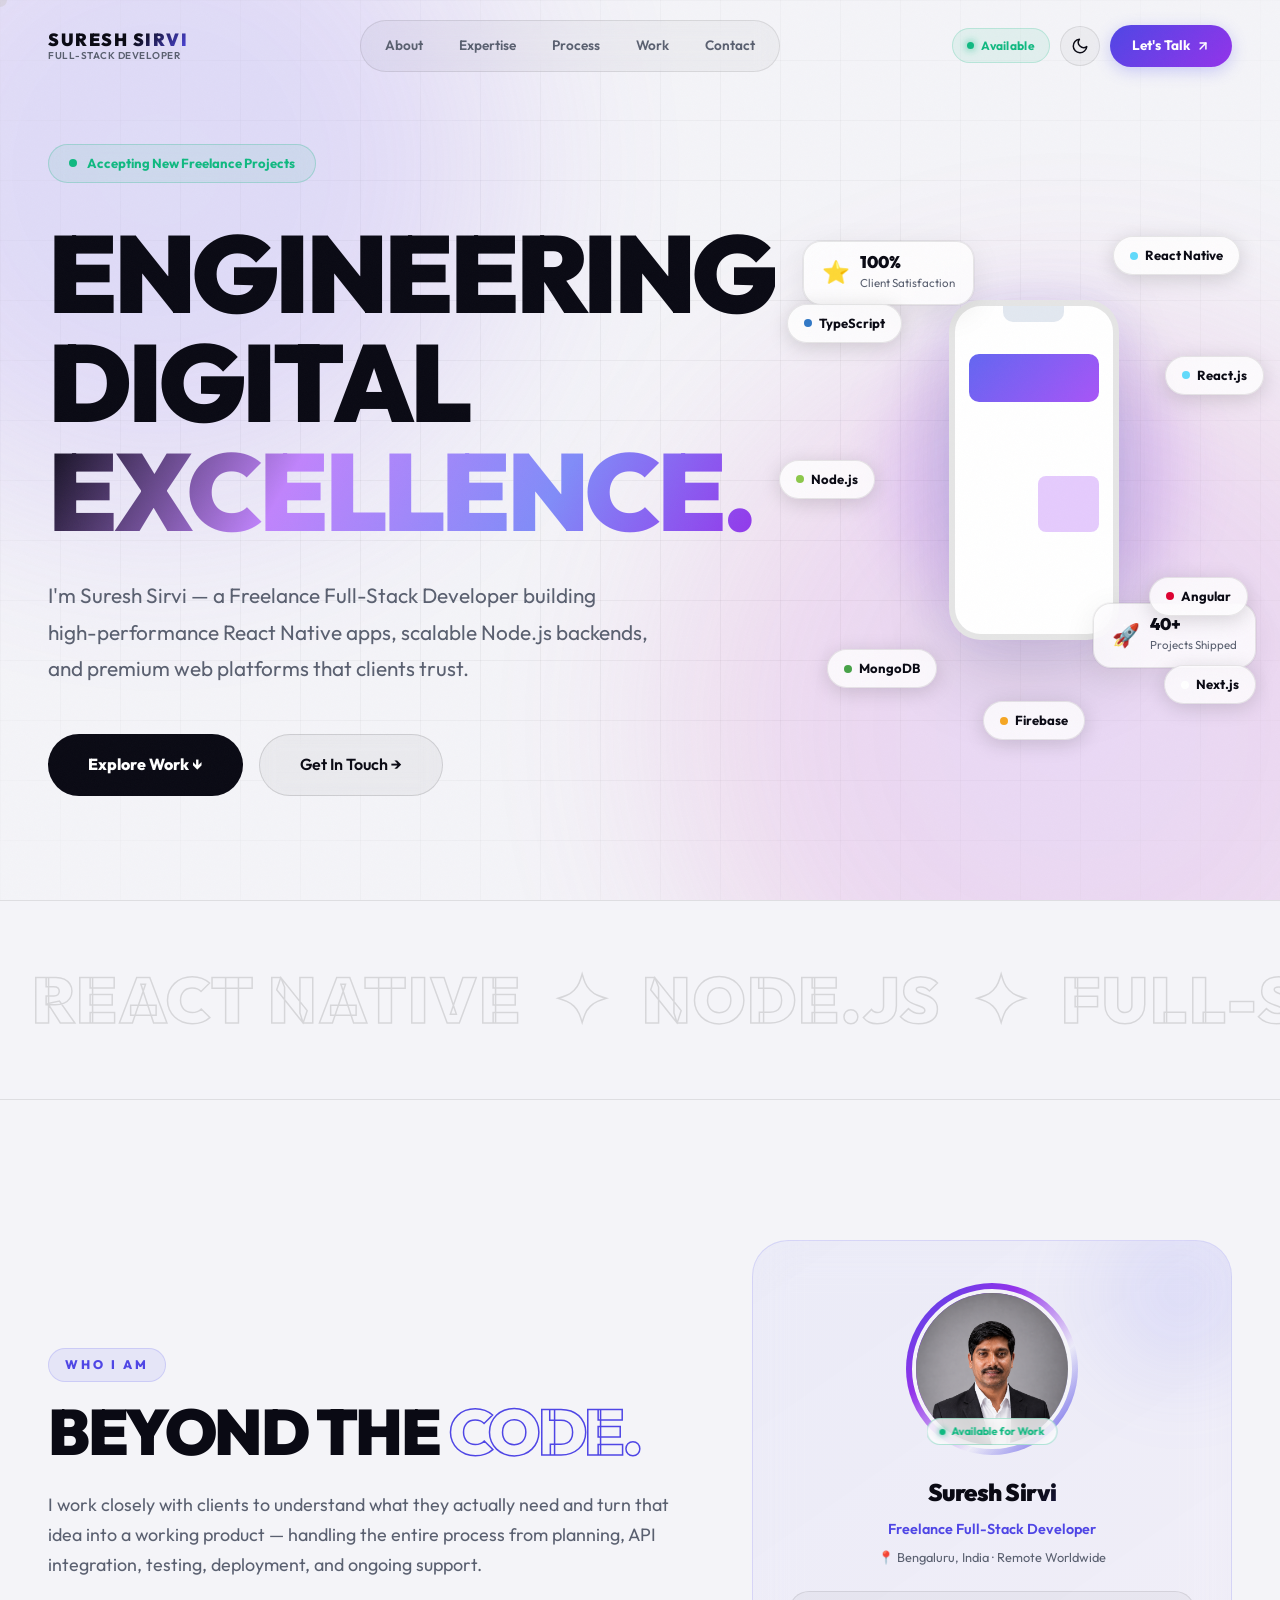
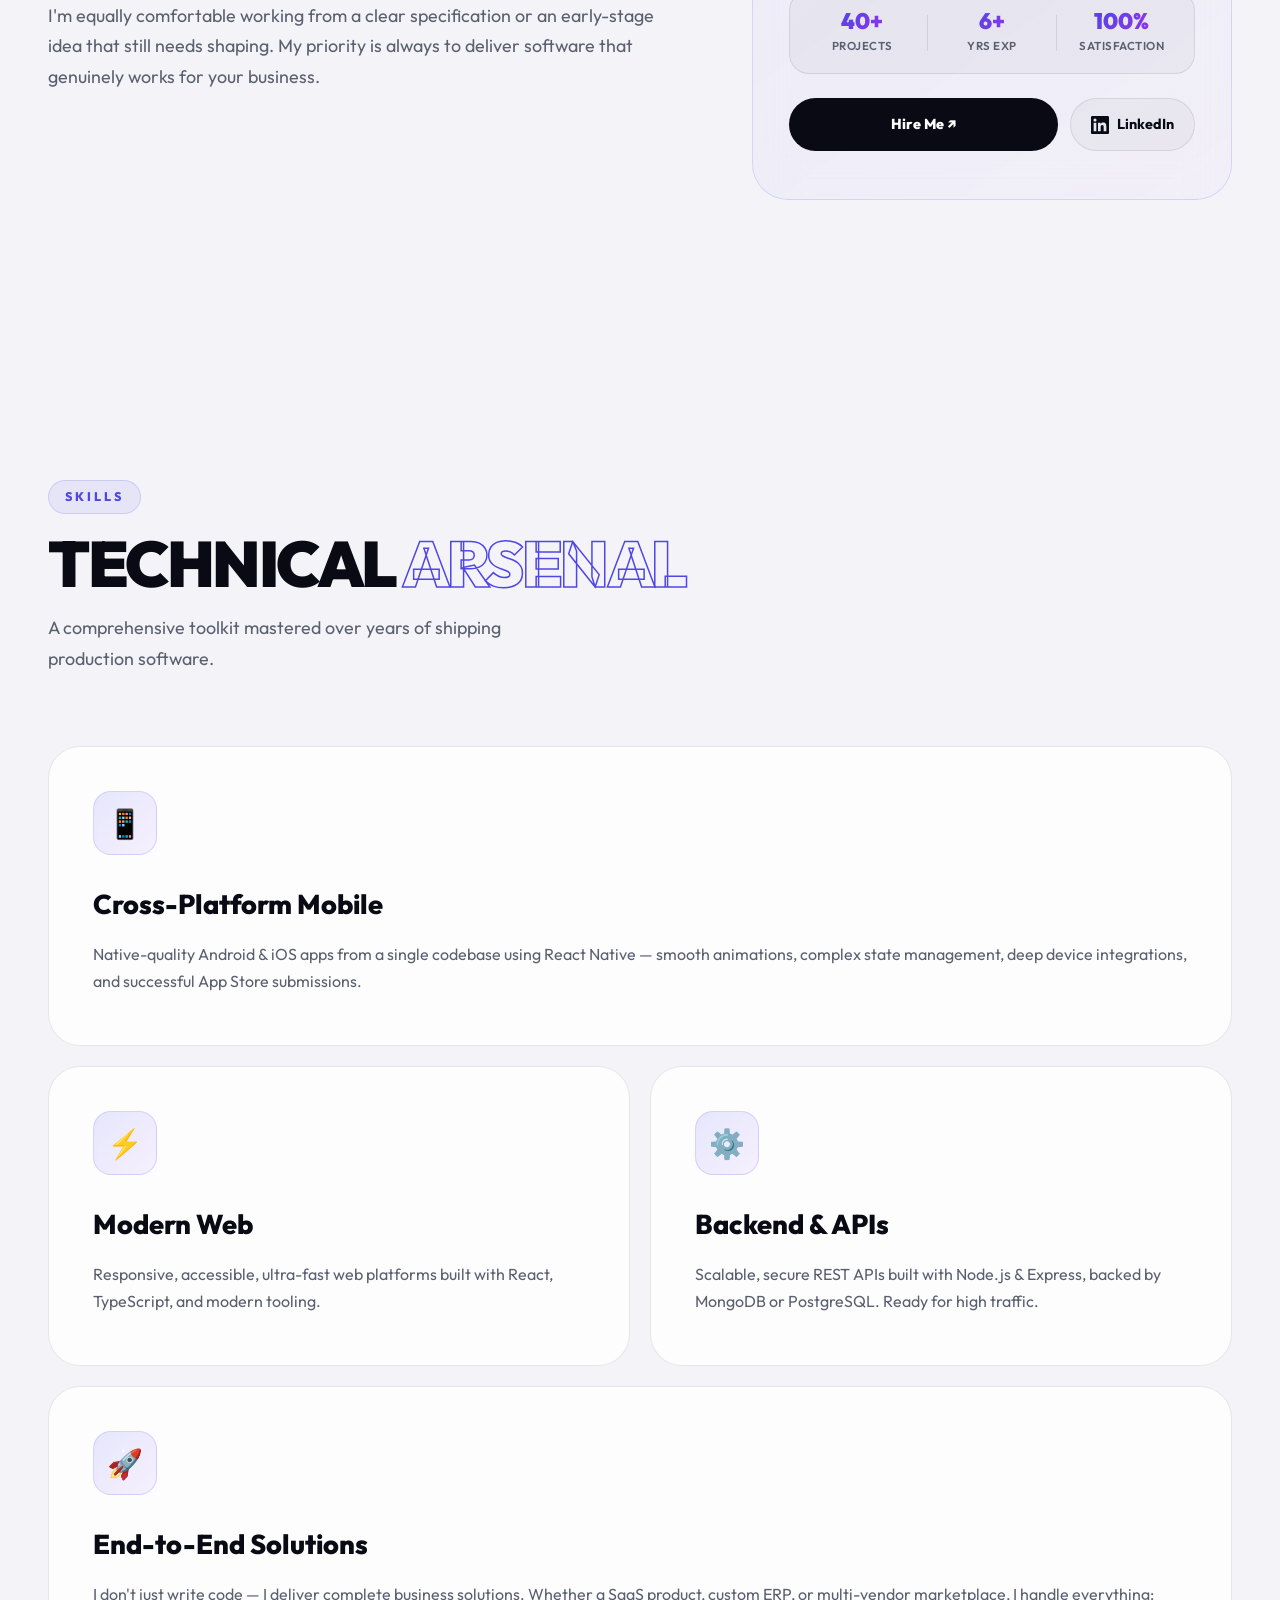
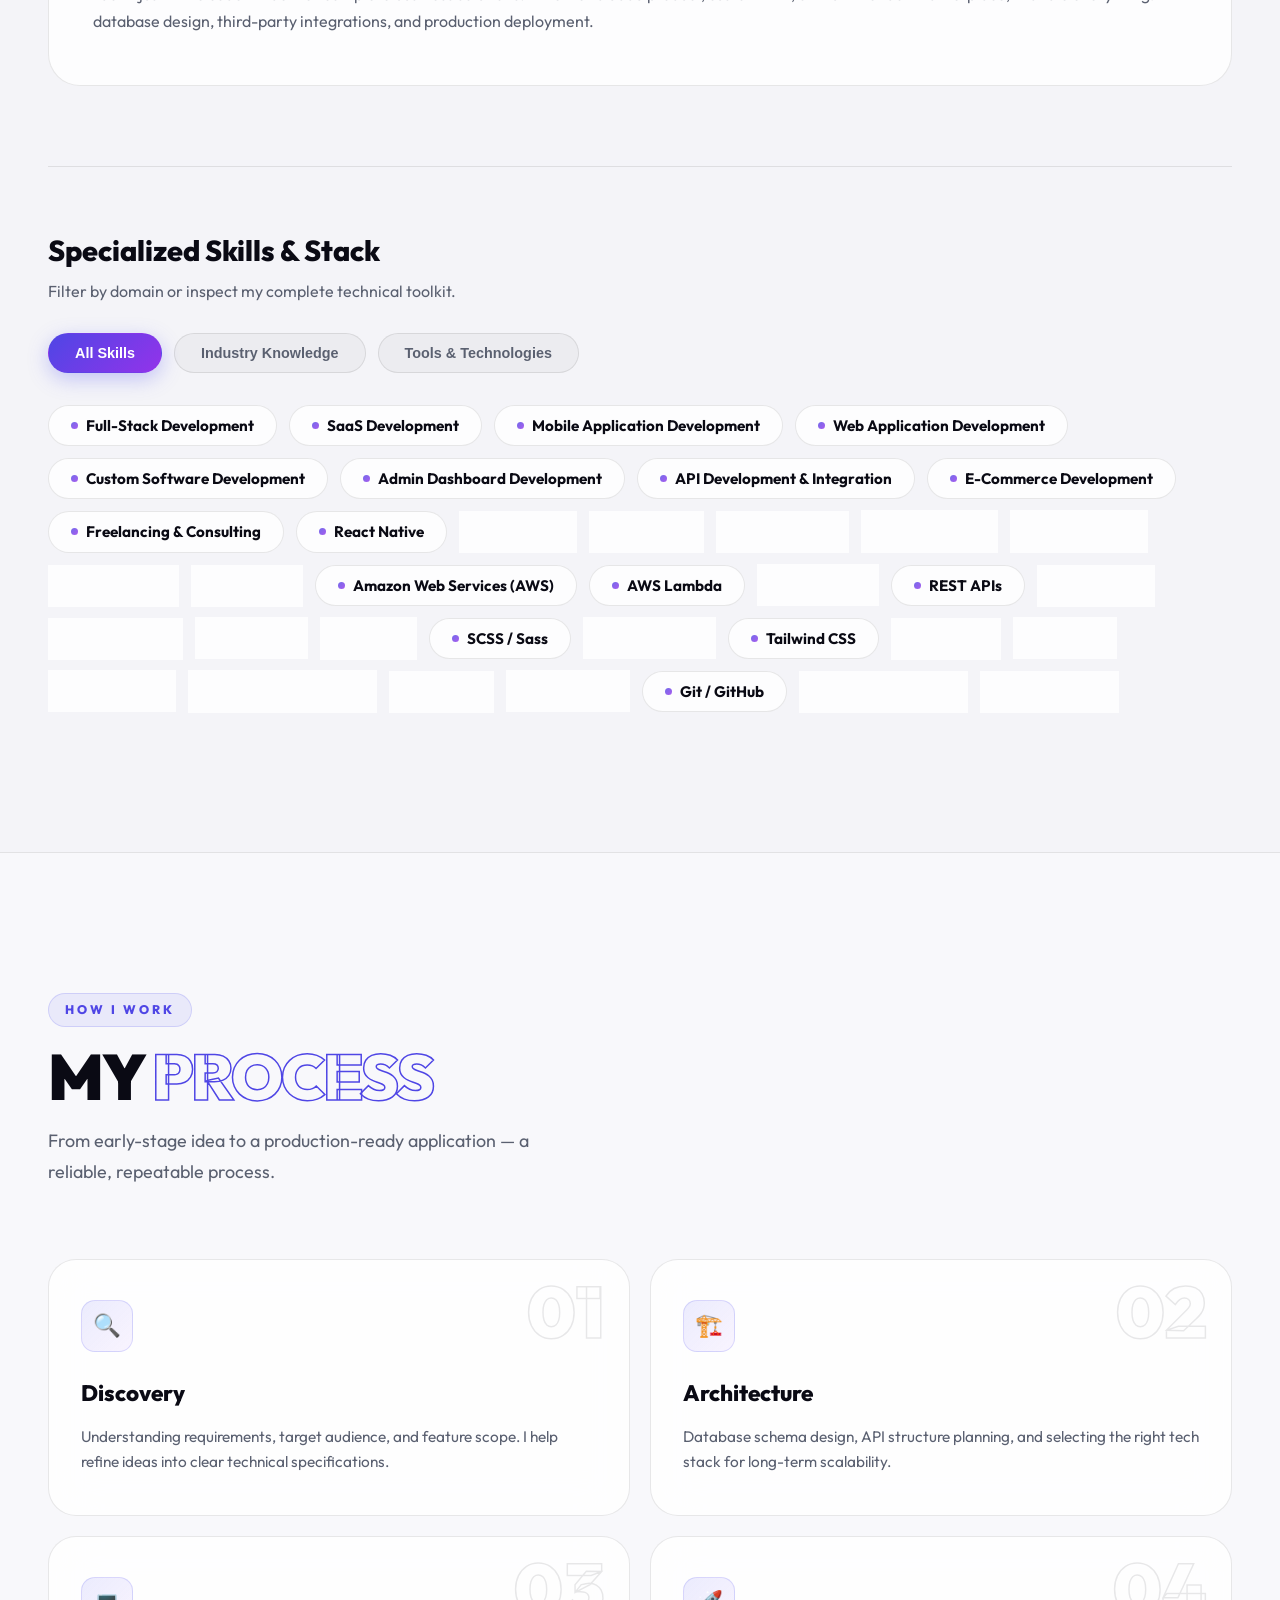
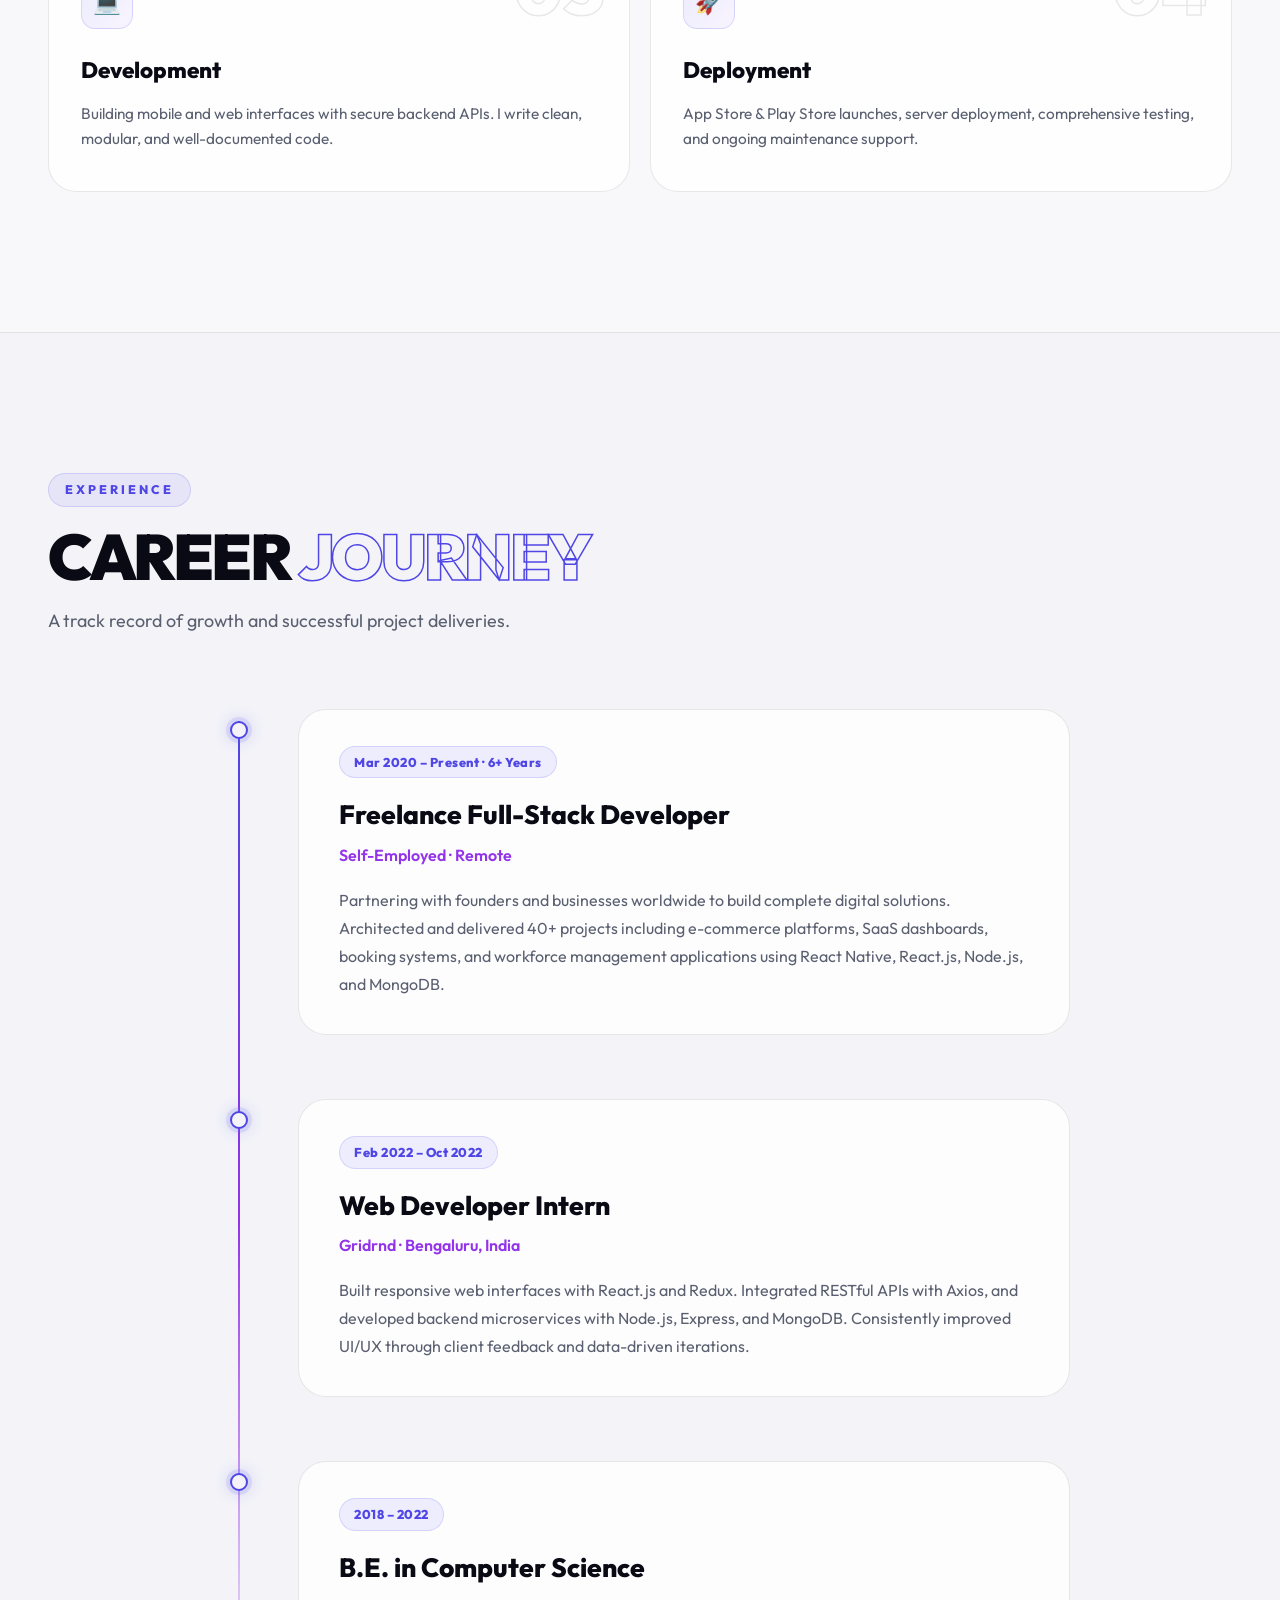
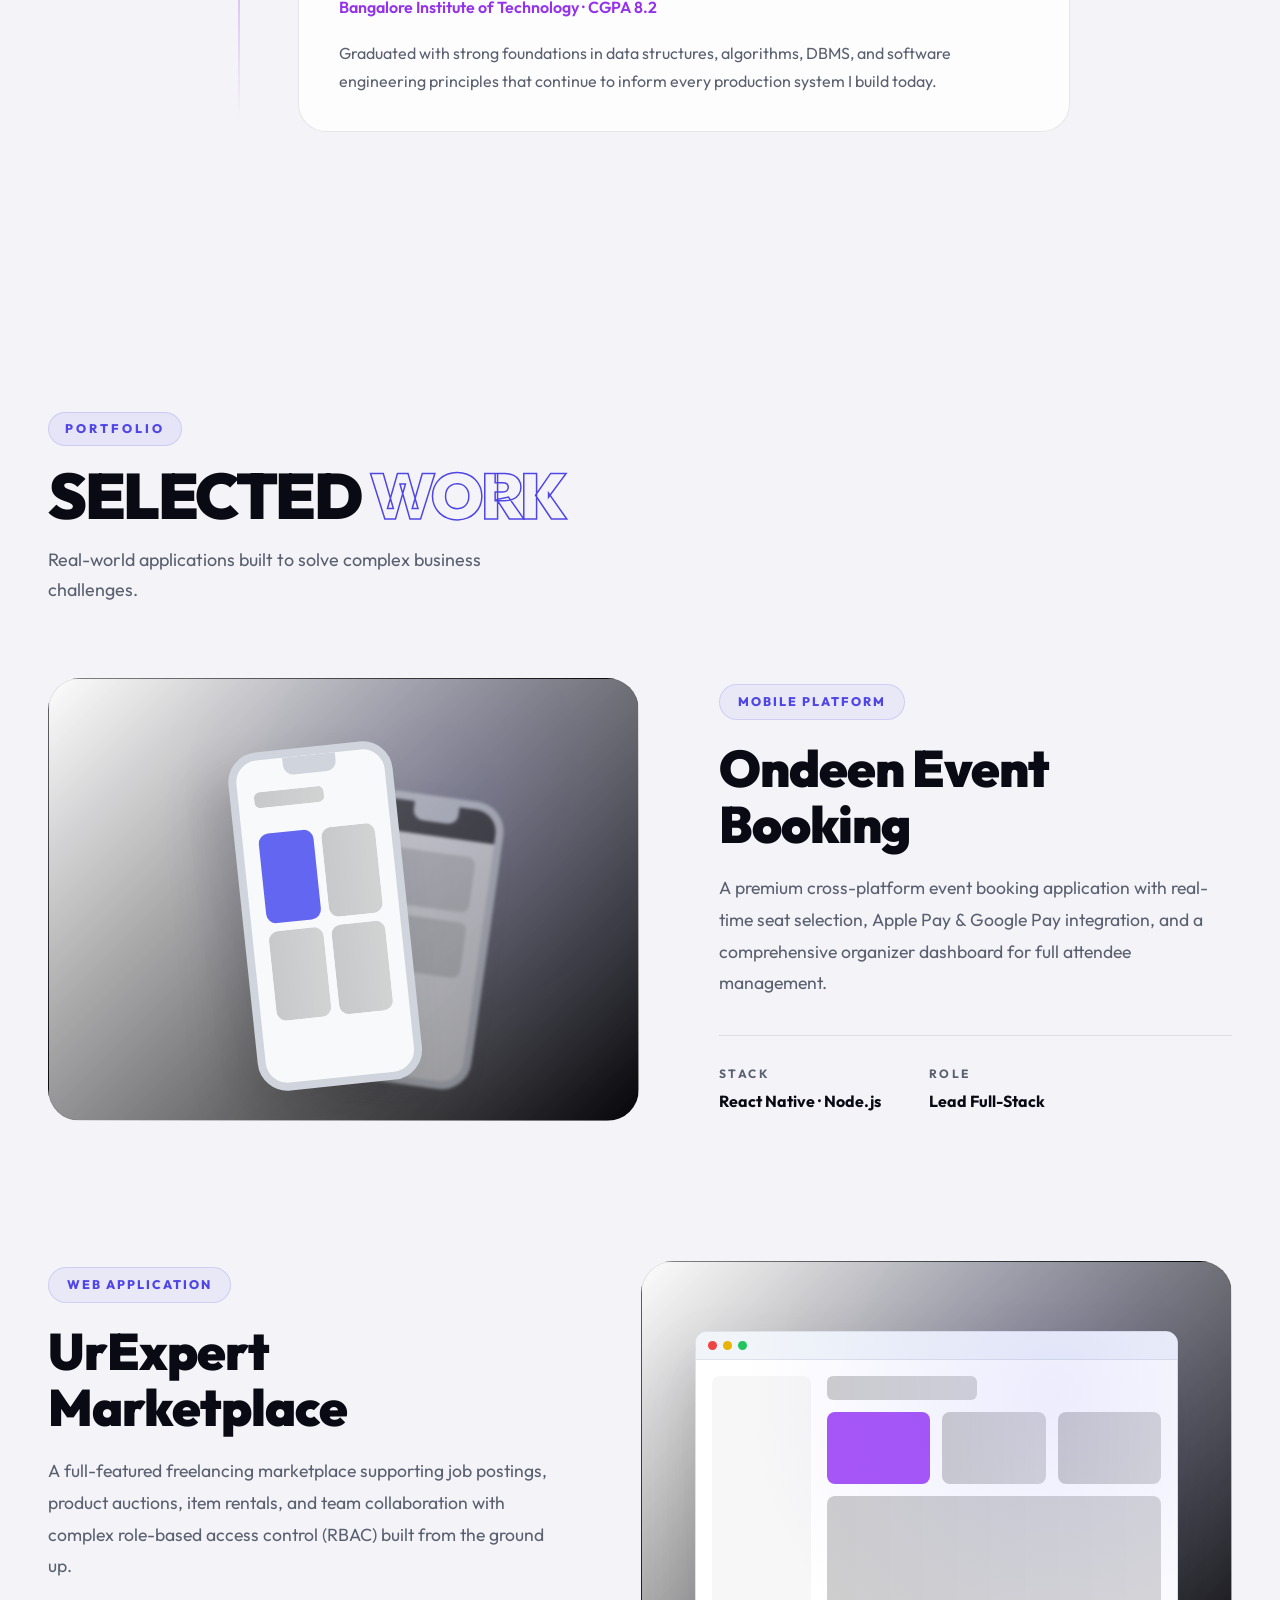
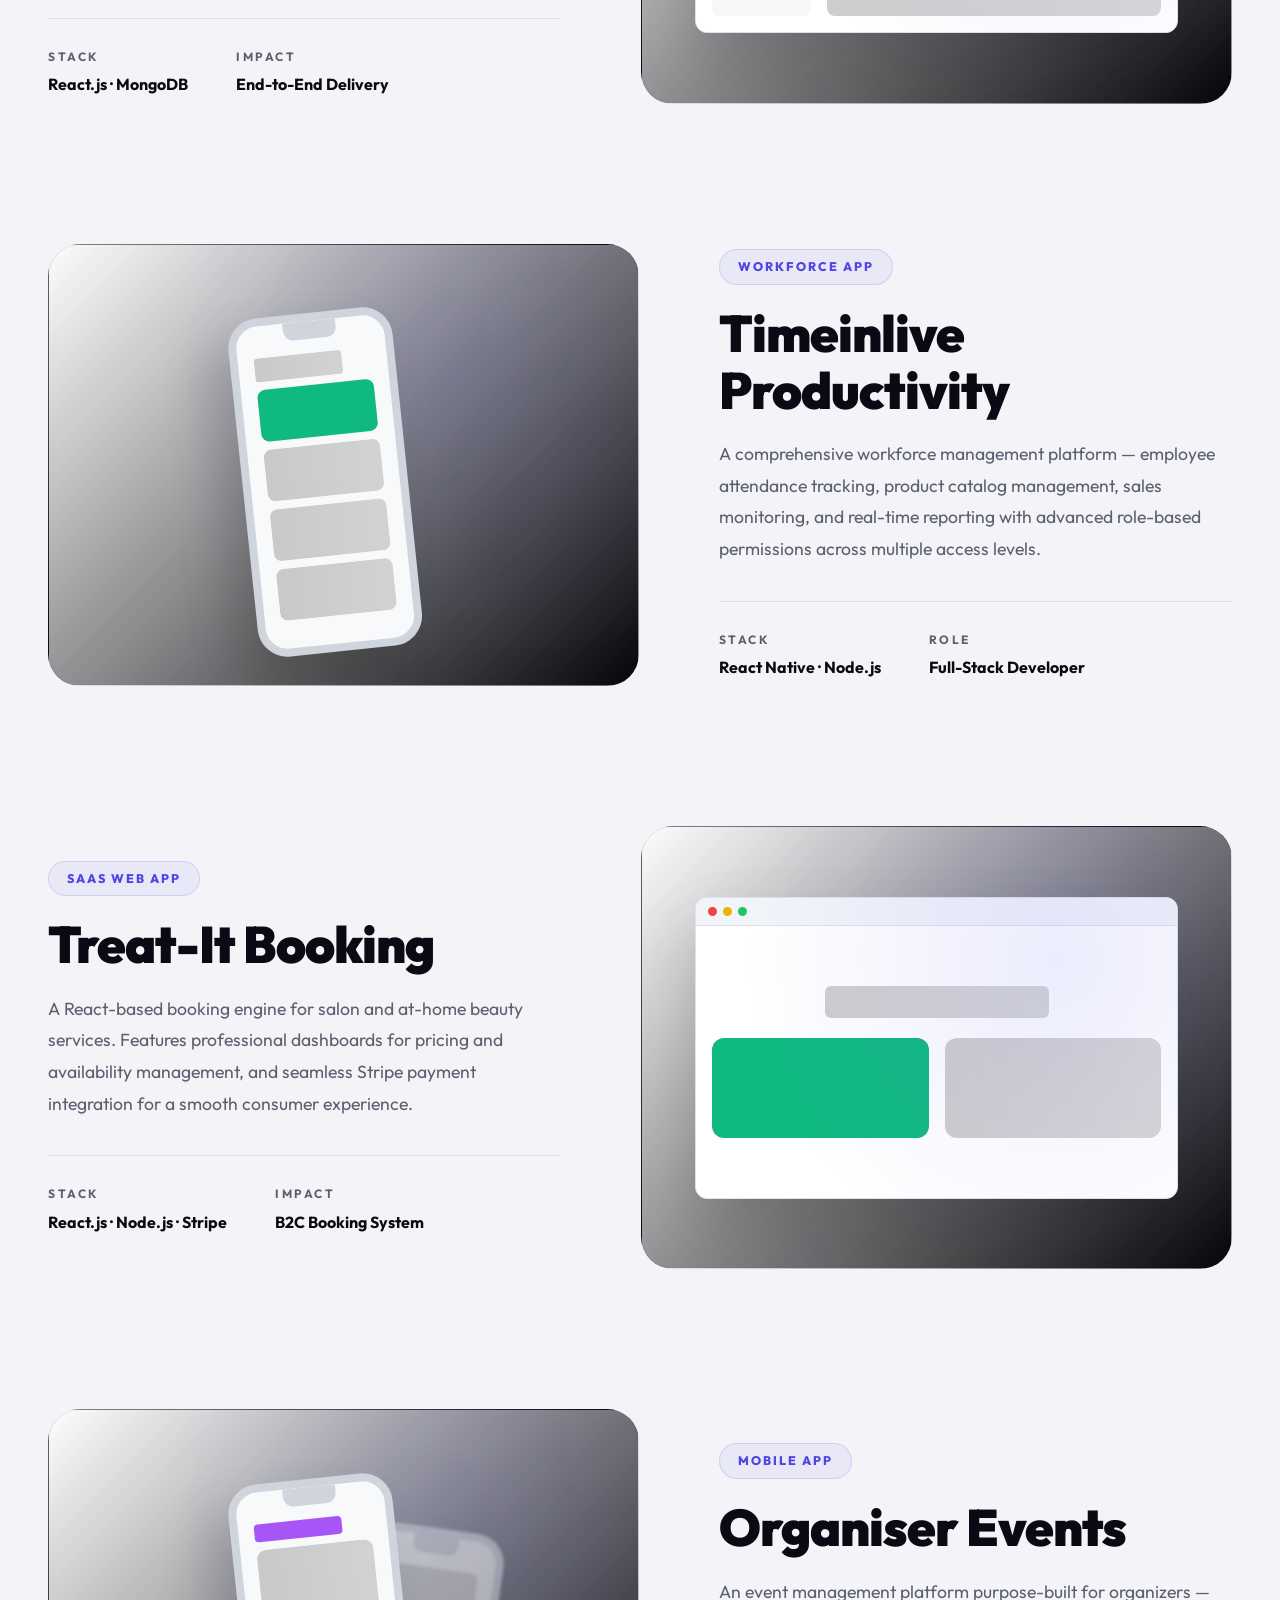
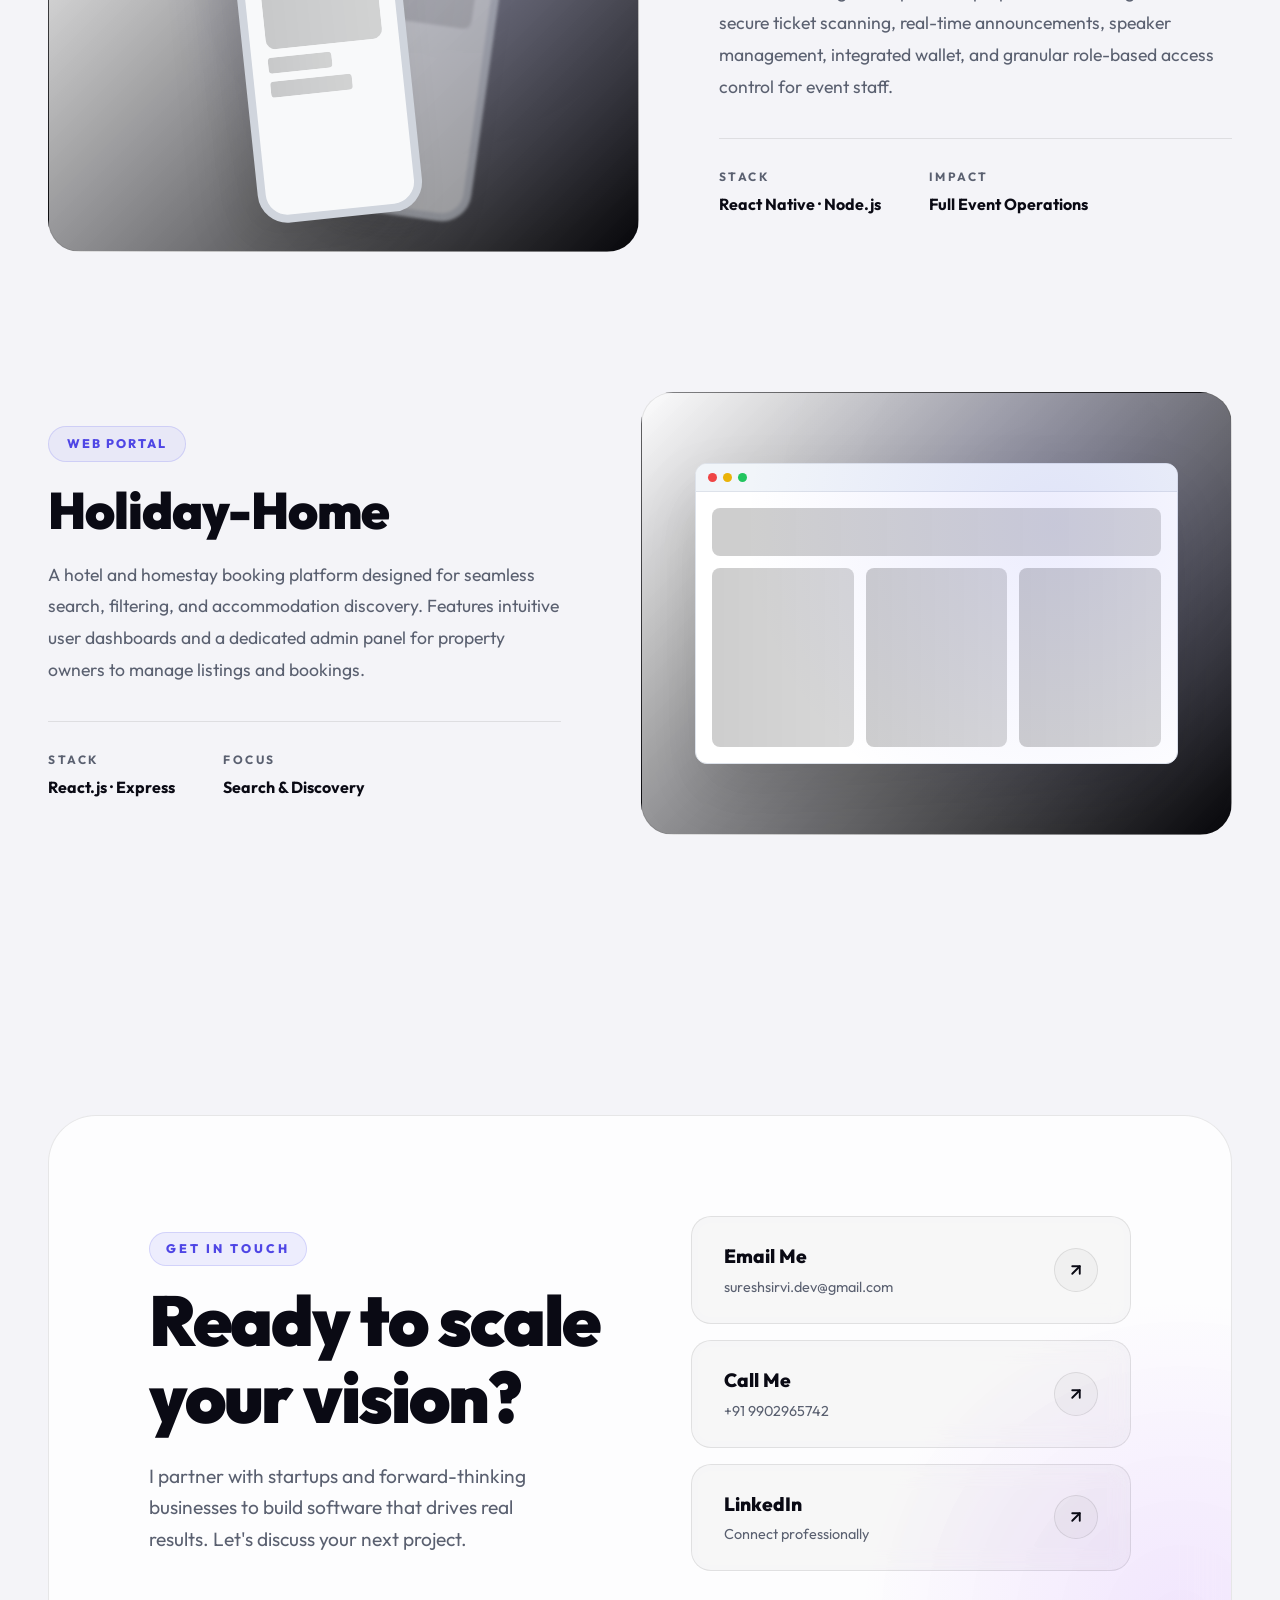
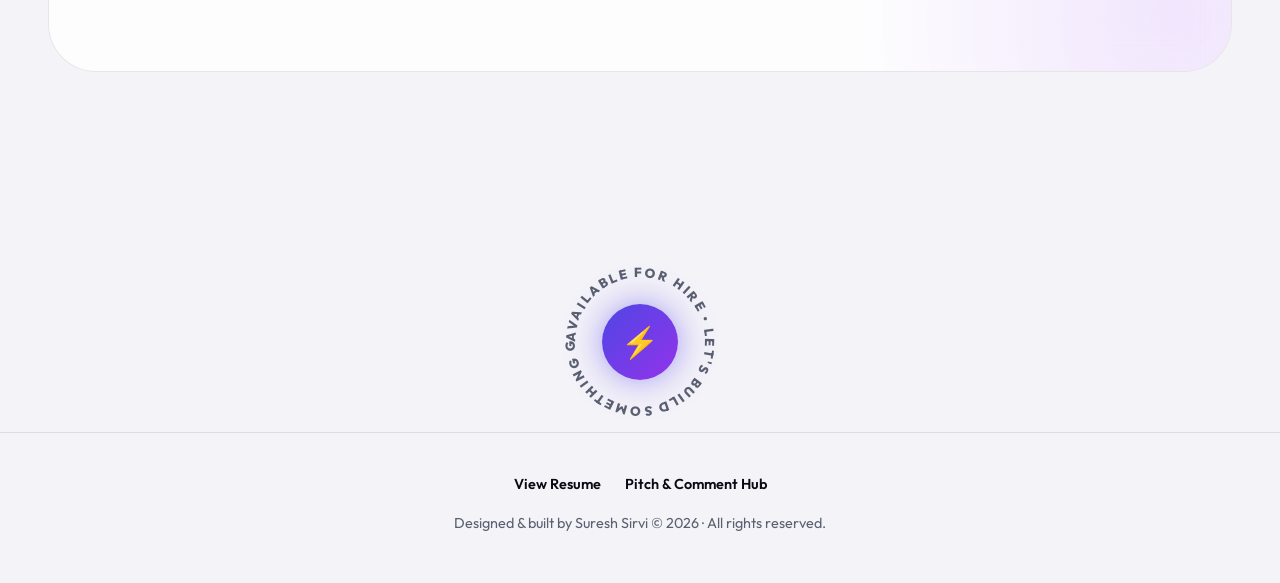
==== commit 08905853: "Resume Added Resume Added" ====
--- a/index.html
+++ b/index.html
@@ -846,7 +846,13 @@
             </div>
         </div>
         <div class="container">
-            <p>Designed &amp; built by Suresh Sirvi &copy; 2026 · All rights reserved.</p>
+            <div class="footer-bottom">
+                <div class="footer-links" style="display:flex; justify-content:center; gap:24px; margin-bottom:16px;">
+                    <a href="resume/" style="color:var(--text-primary); font-weight:600; text-decoration:none; transition:color 0.2s;">View Resume</a>
+                    <a href="pitch-comment/" style="color:var(--text-primary); font-weight:600; text-decoration:none; transition:color 0.2s;">Pitch &amp; Comment Hub</a>
+                </div>
+                <p>Designed &amp; built by Suresh Sirvi &copy; 2026 · All rights reserved.</p>
+            </div>
         </div>
     </footer>
 
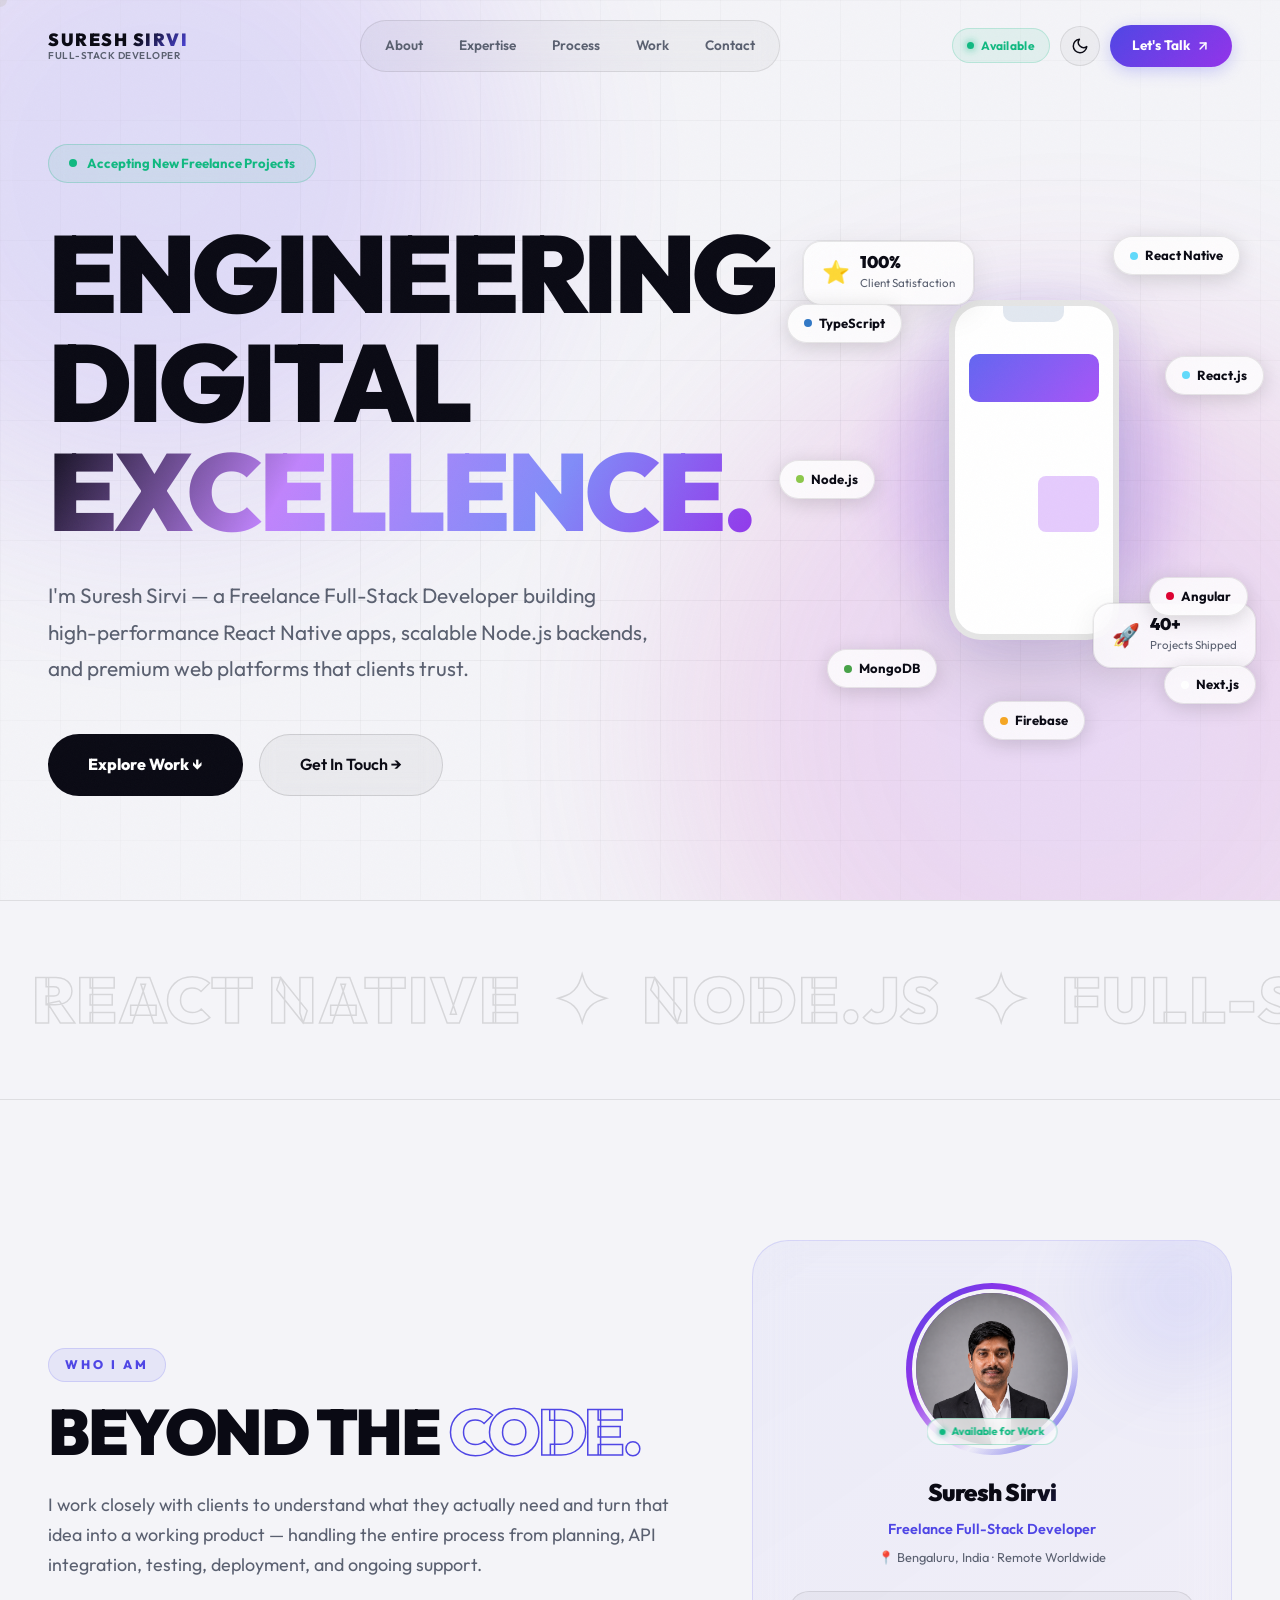
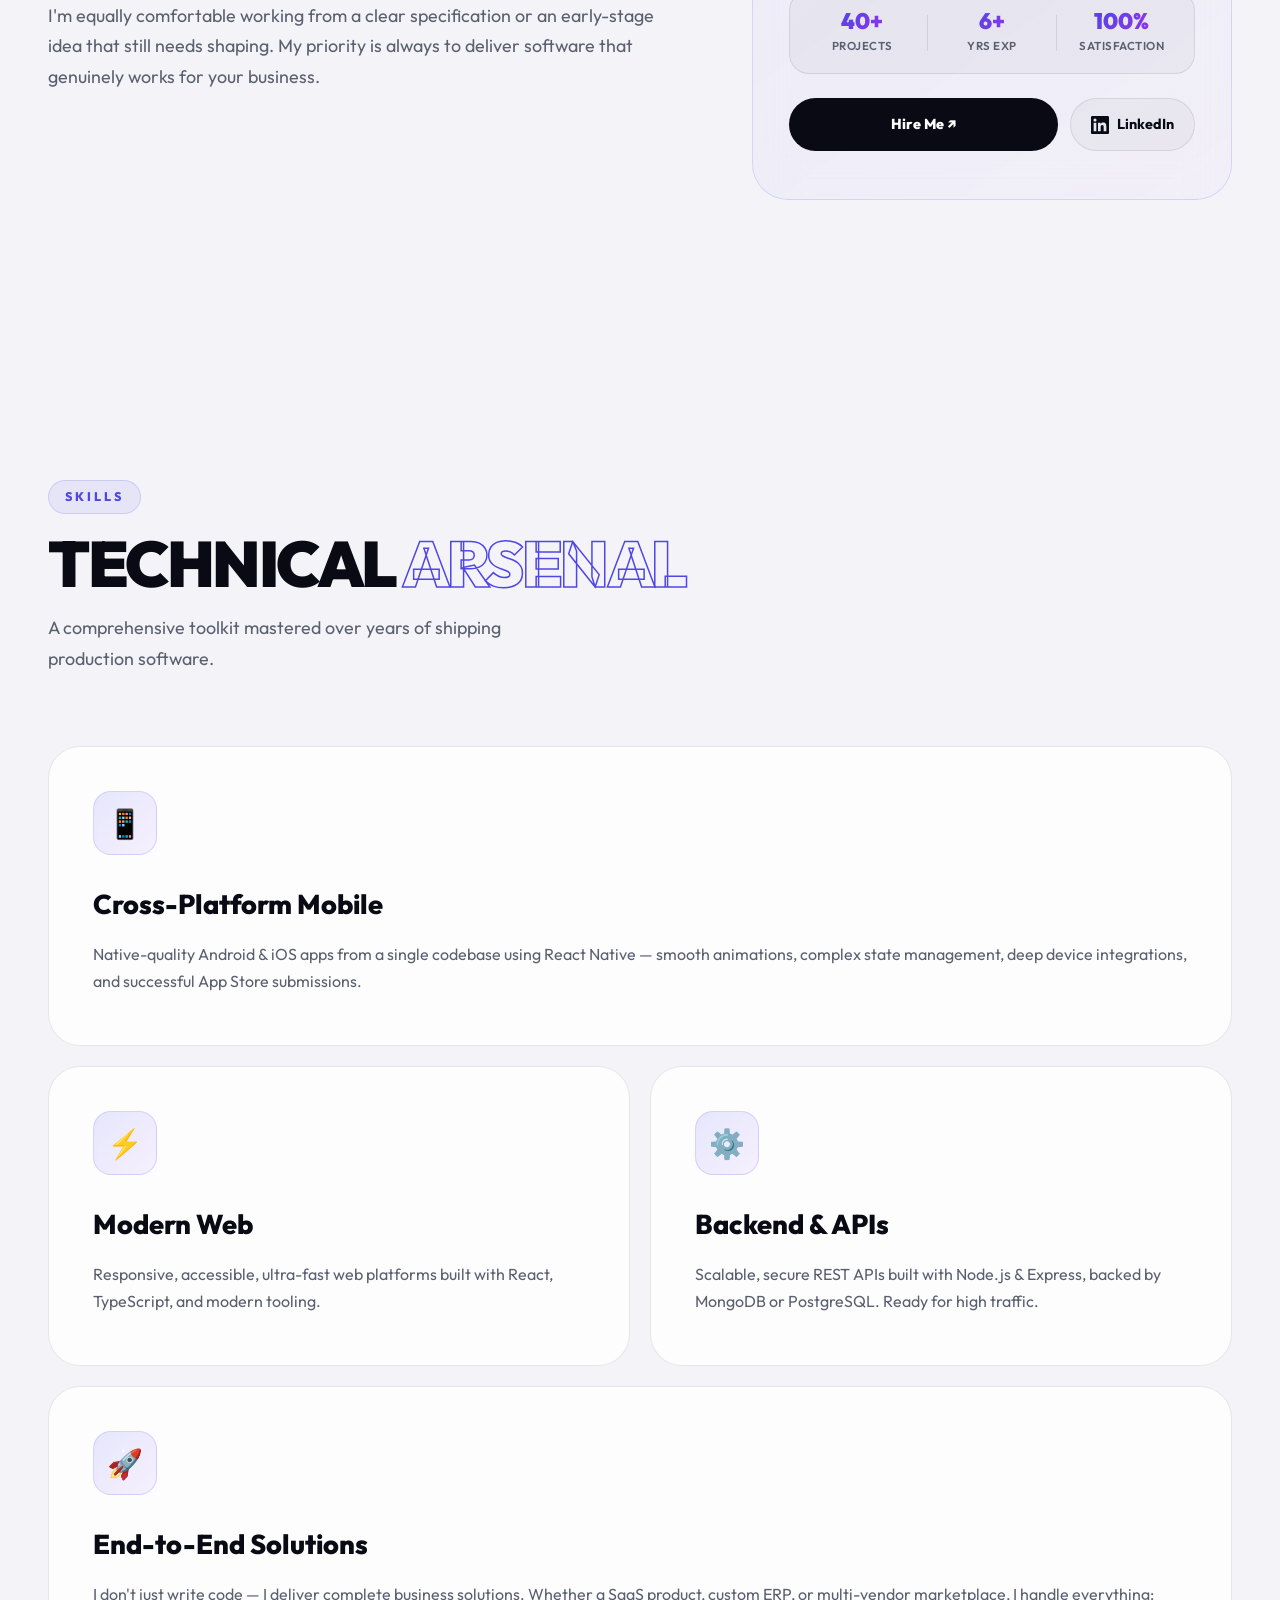
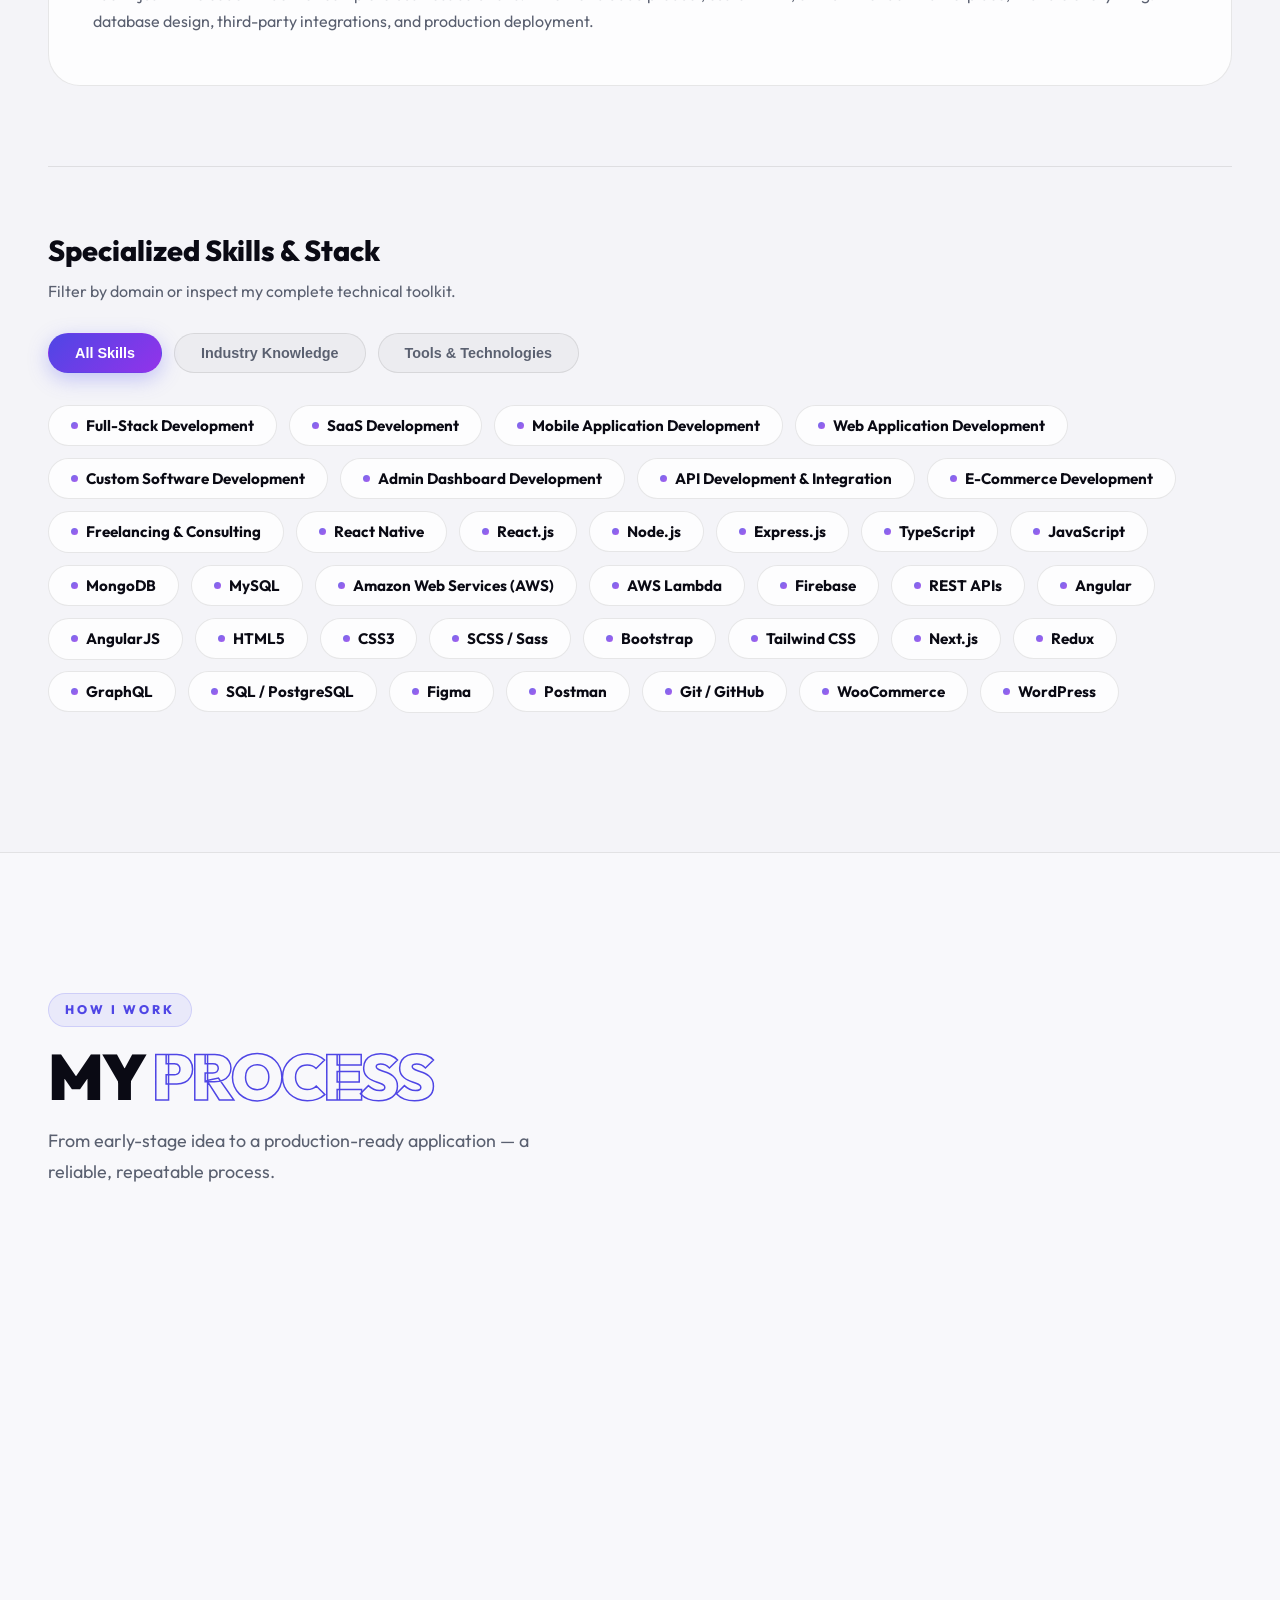
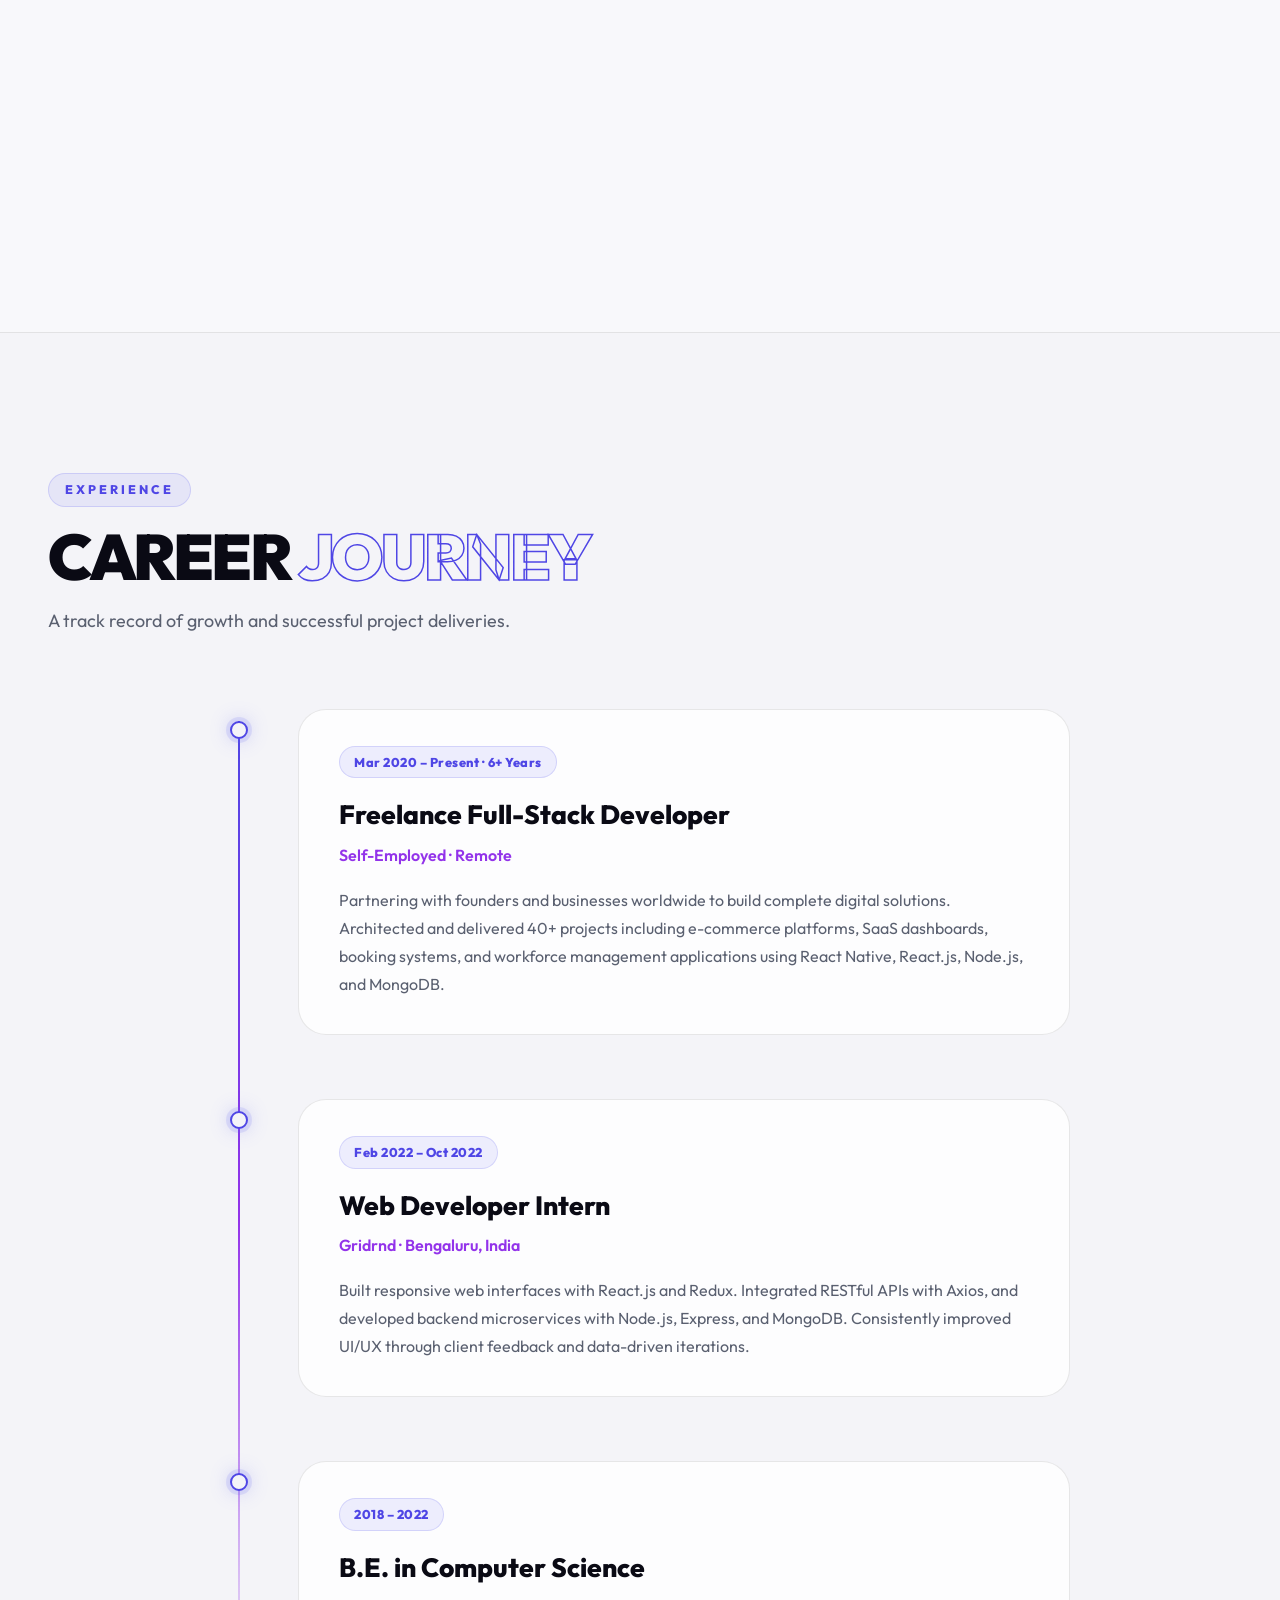
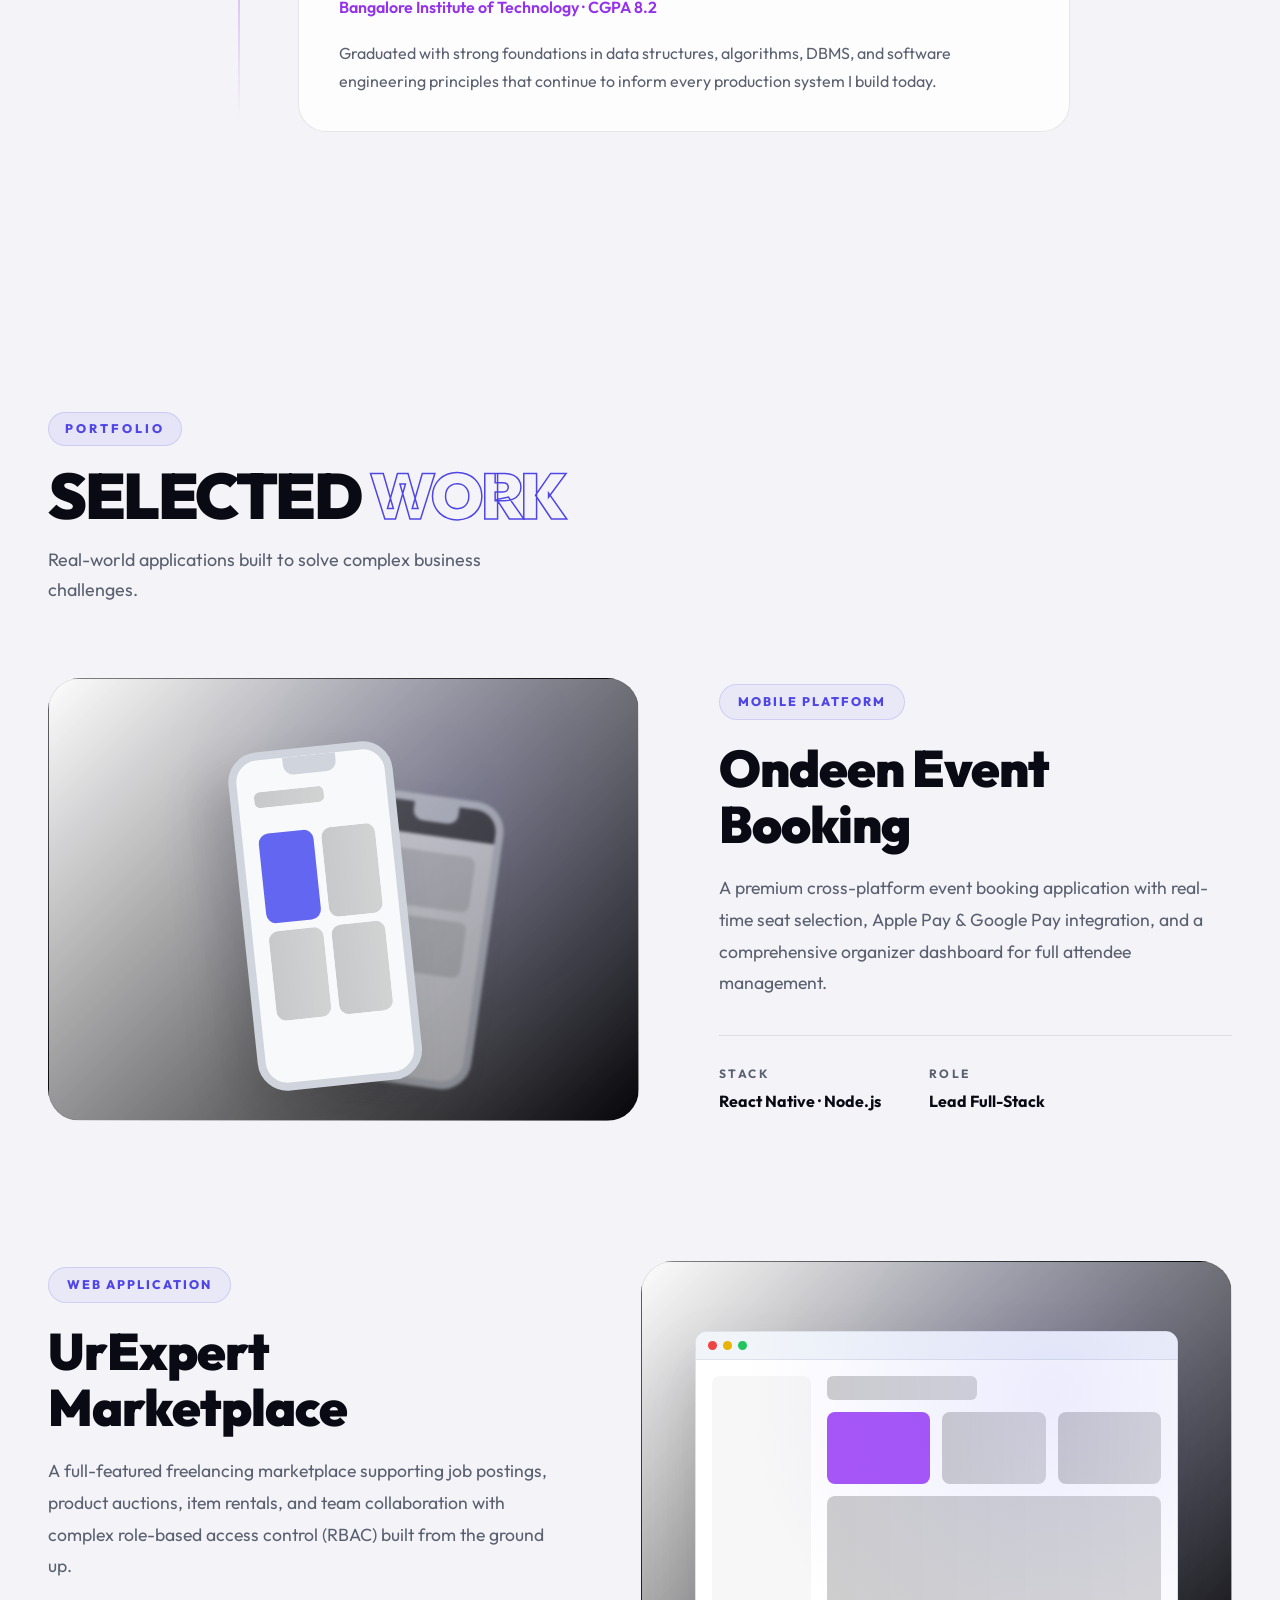
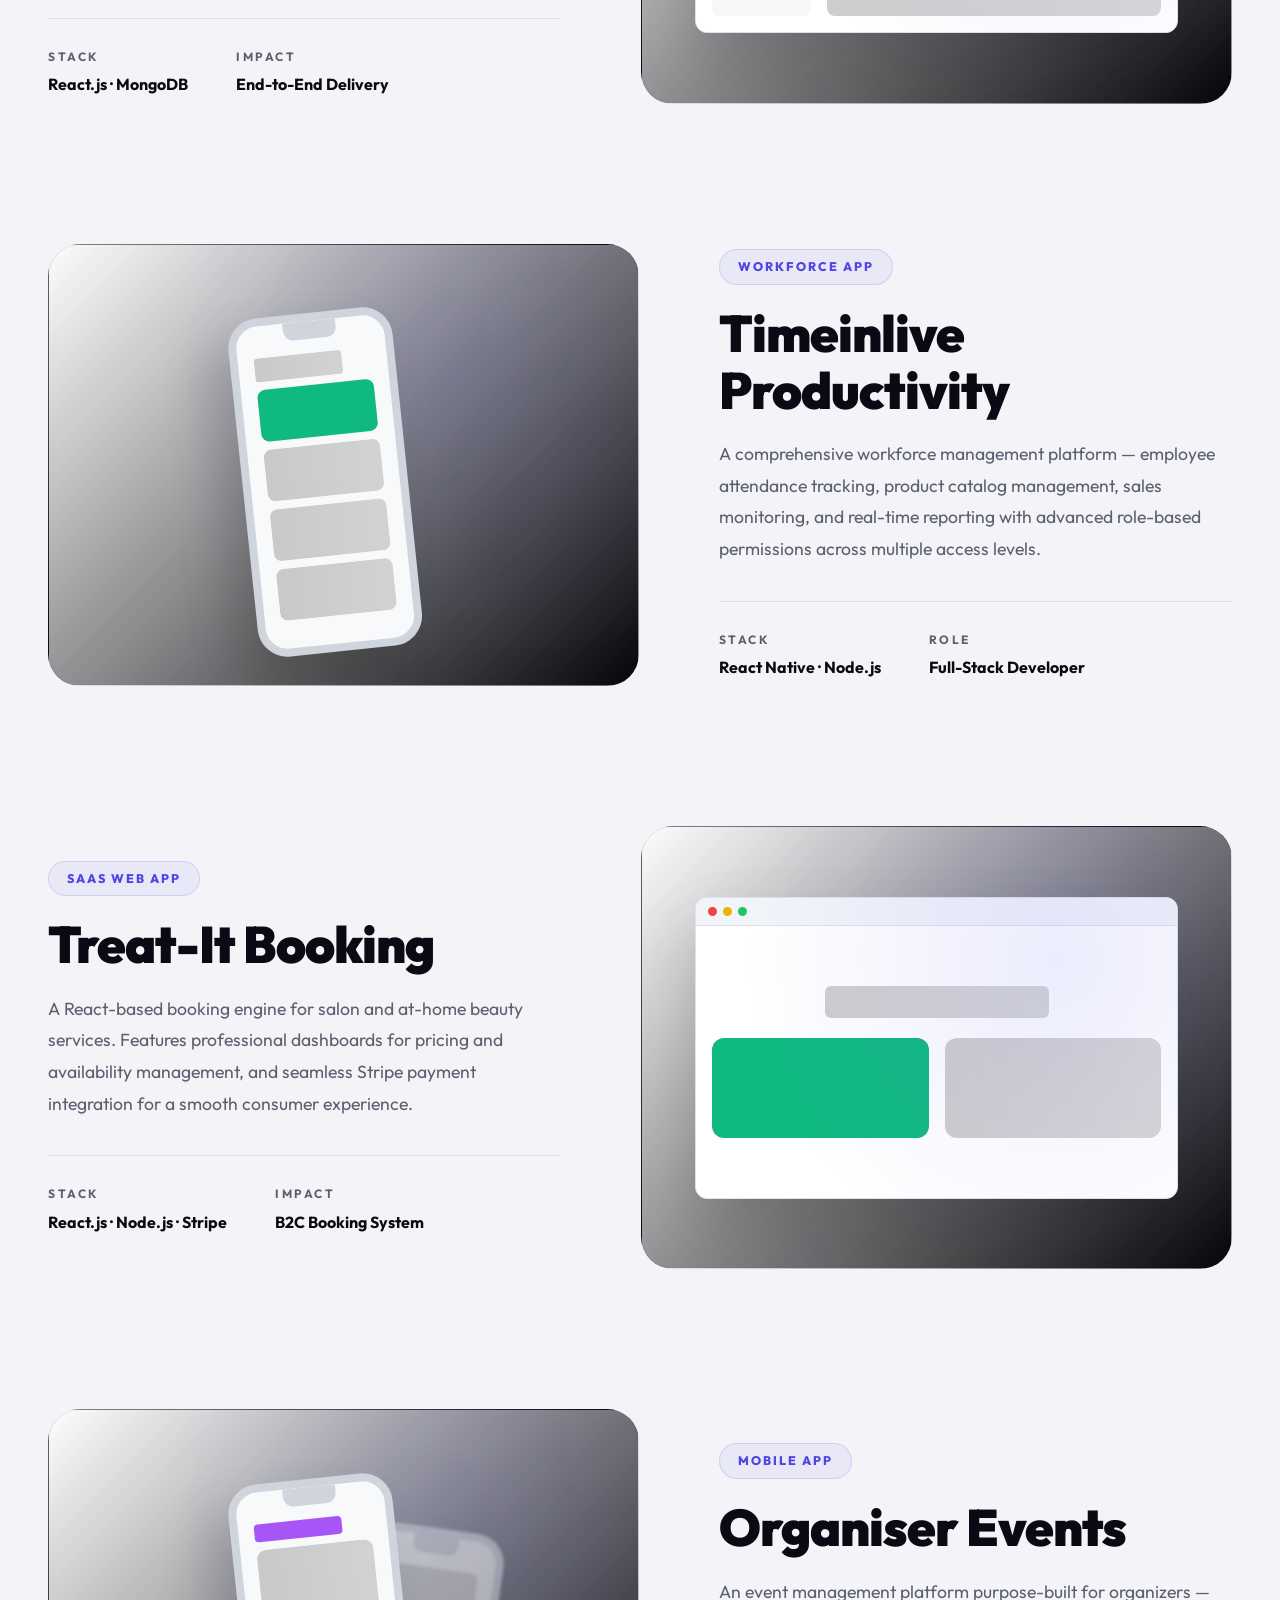
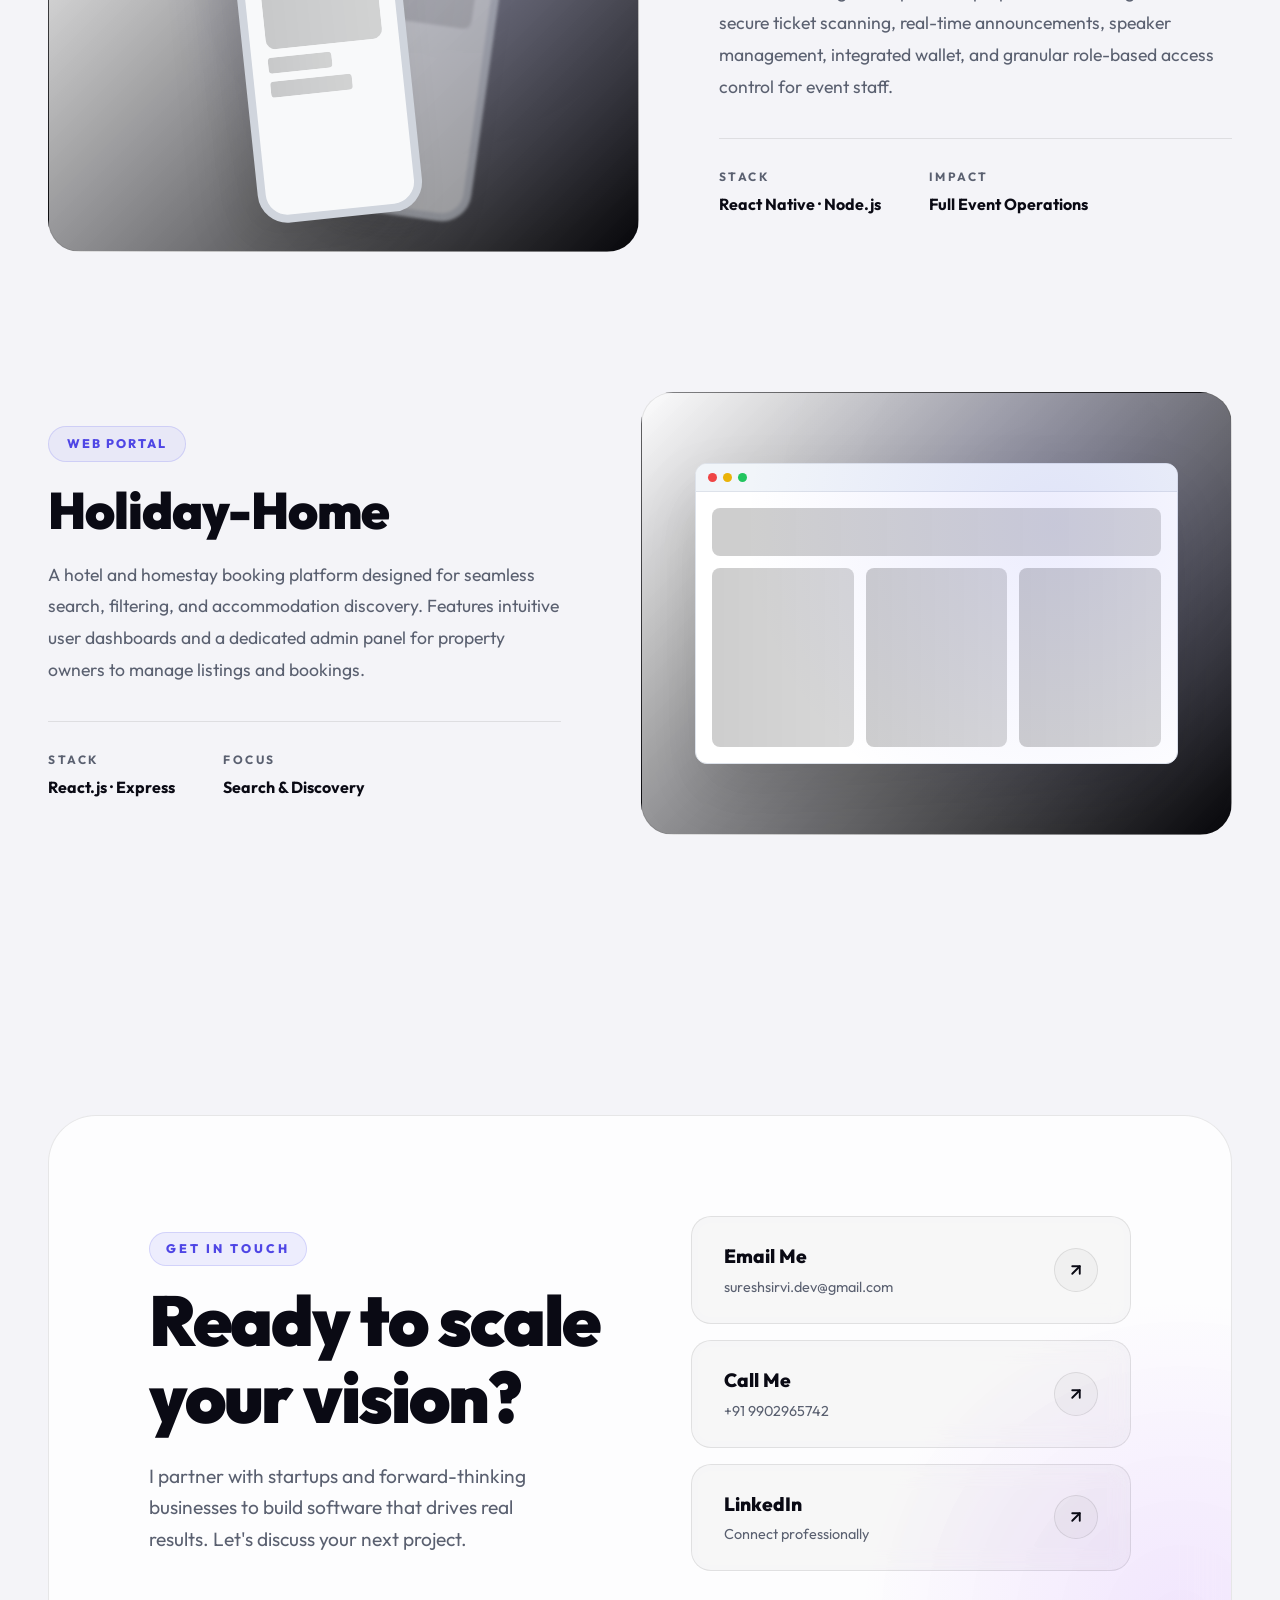
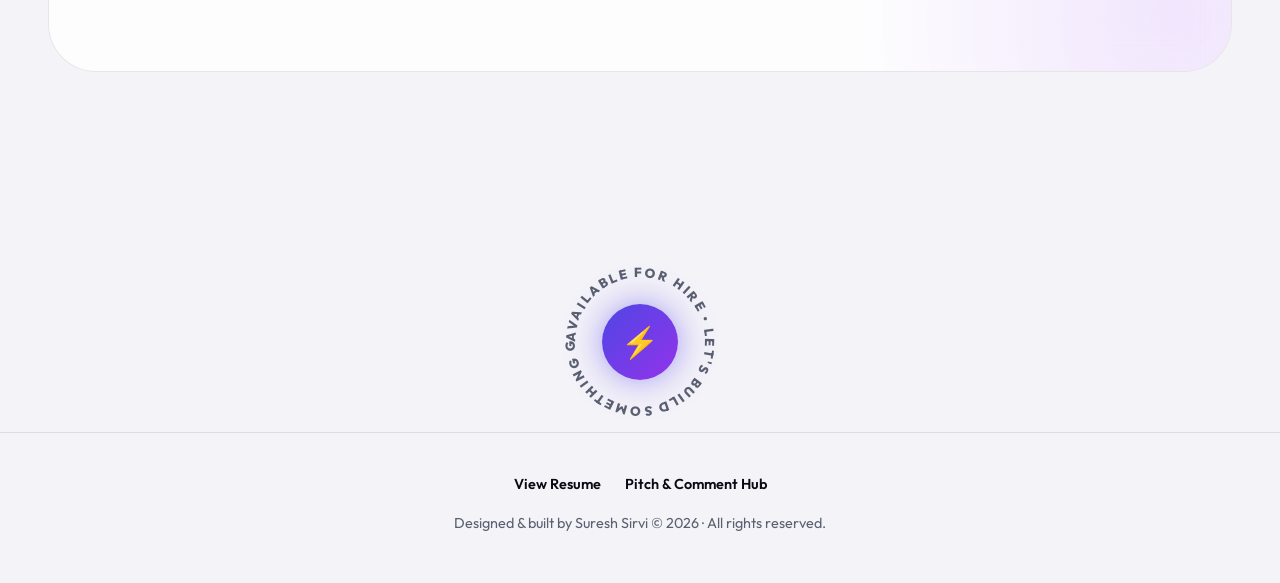
==== commit 2301b2be: "new code new files" ====
--- a/index.html
+++ b/index.html
@@ -848,8 +848,8 @@
         <div class="container">
             <div class="footer-bottom">
                 <div class="footer-links" style="display:flex; justify-content:center; gap:24px; margin-bottom:16px;">
-                    <a href="resume/" style="color:var(--text-primary); font-weight:600; text-decoration:none; transition:color 0.2s;">View Resume</a>
-                    <a href="pitch-comment/" style="color:var(--text-primary); font-weight:600; text-decoration:none; transition:color 0.2s;">Pitch &amp; Comment Hub</a>
+                    <a href="resume.html" style="color:var(--text-primary); font-weight:600; text-decoration:none; transition:color 0.2s;">View Resume</a>
+                    <a href="pitch-comment.html" style="color:var(--text-primary); font-weight:600; text-decoration:none; transition:color 0.2s;">Pitch &amp; Comment Hub</a>
                 </div>
                 <p>Designed &amp; built by Suresh Sirvi &copy; 2026 · All rights reserved.</p>
             </div>
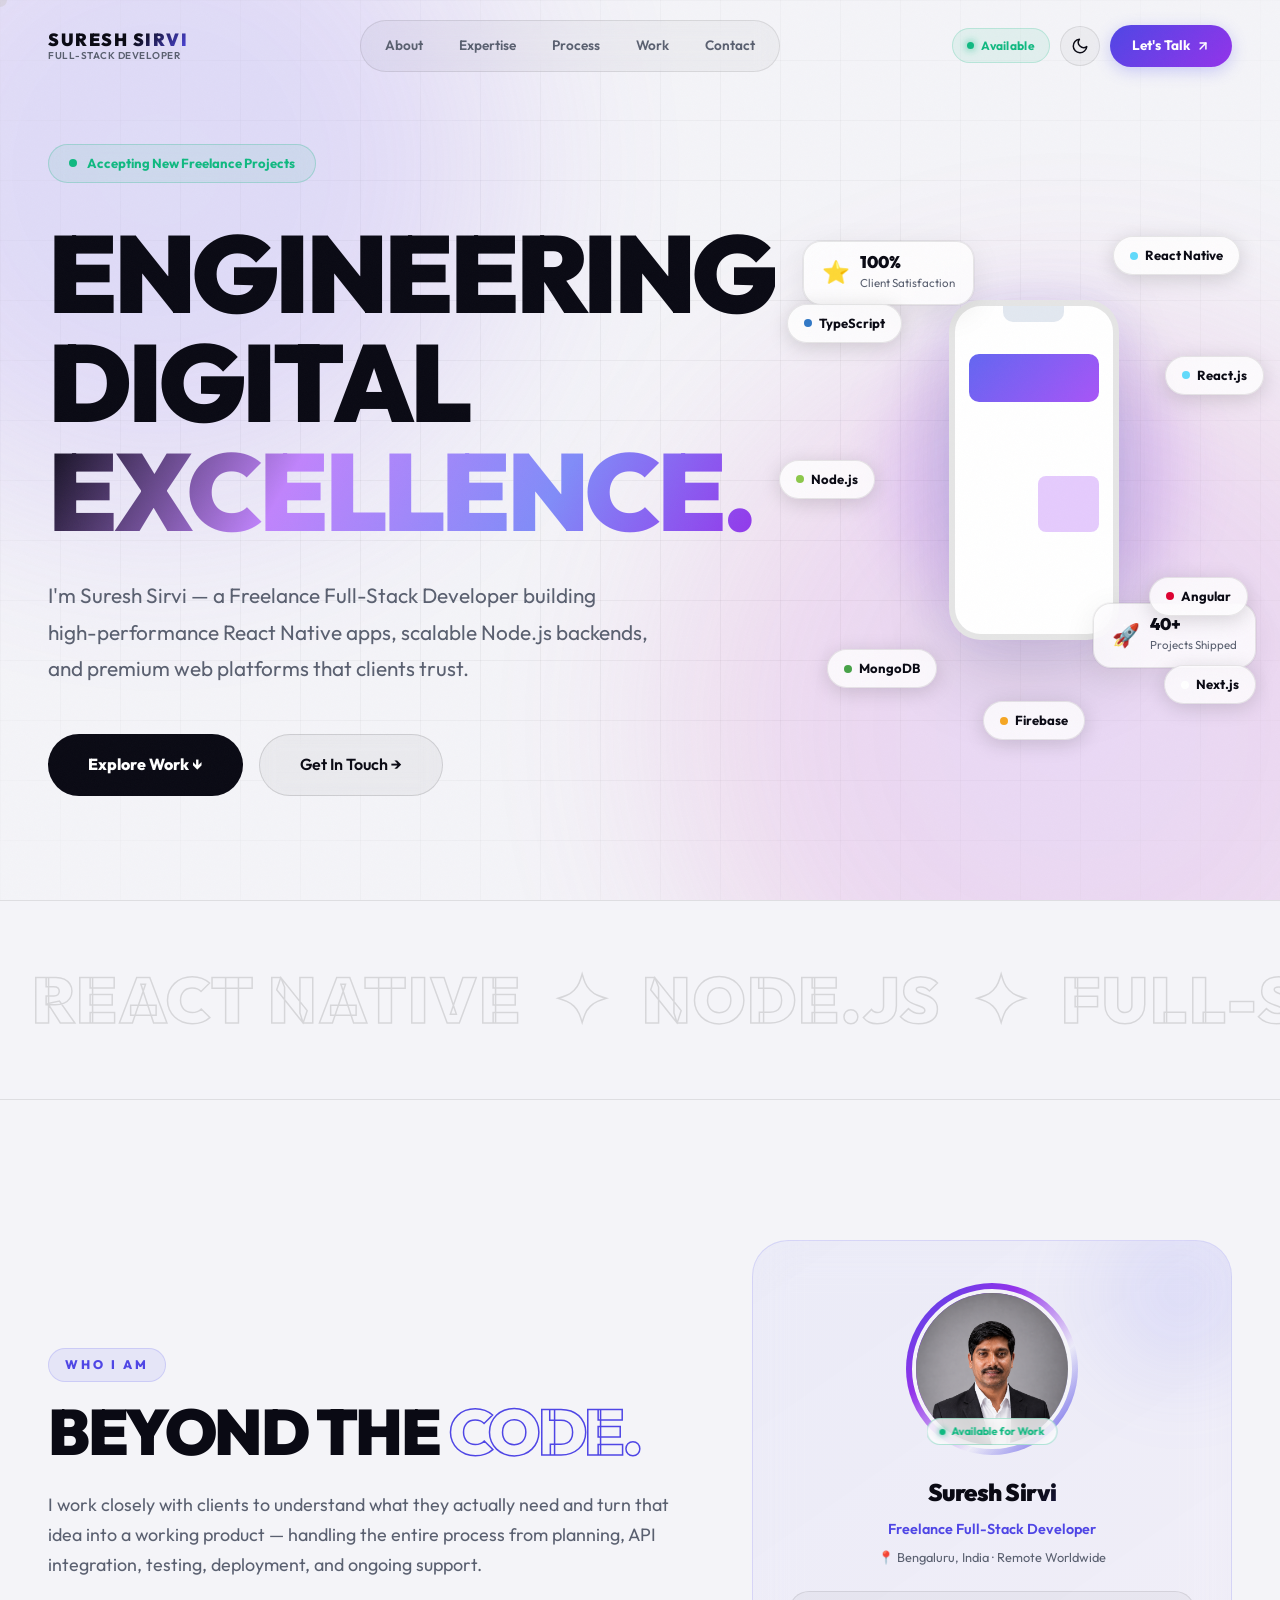
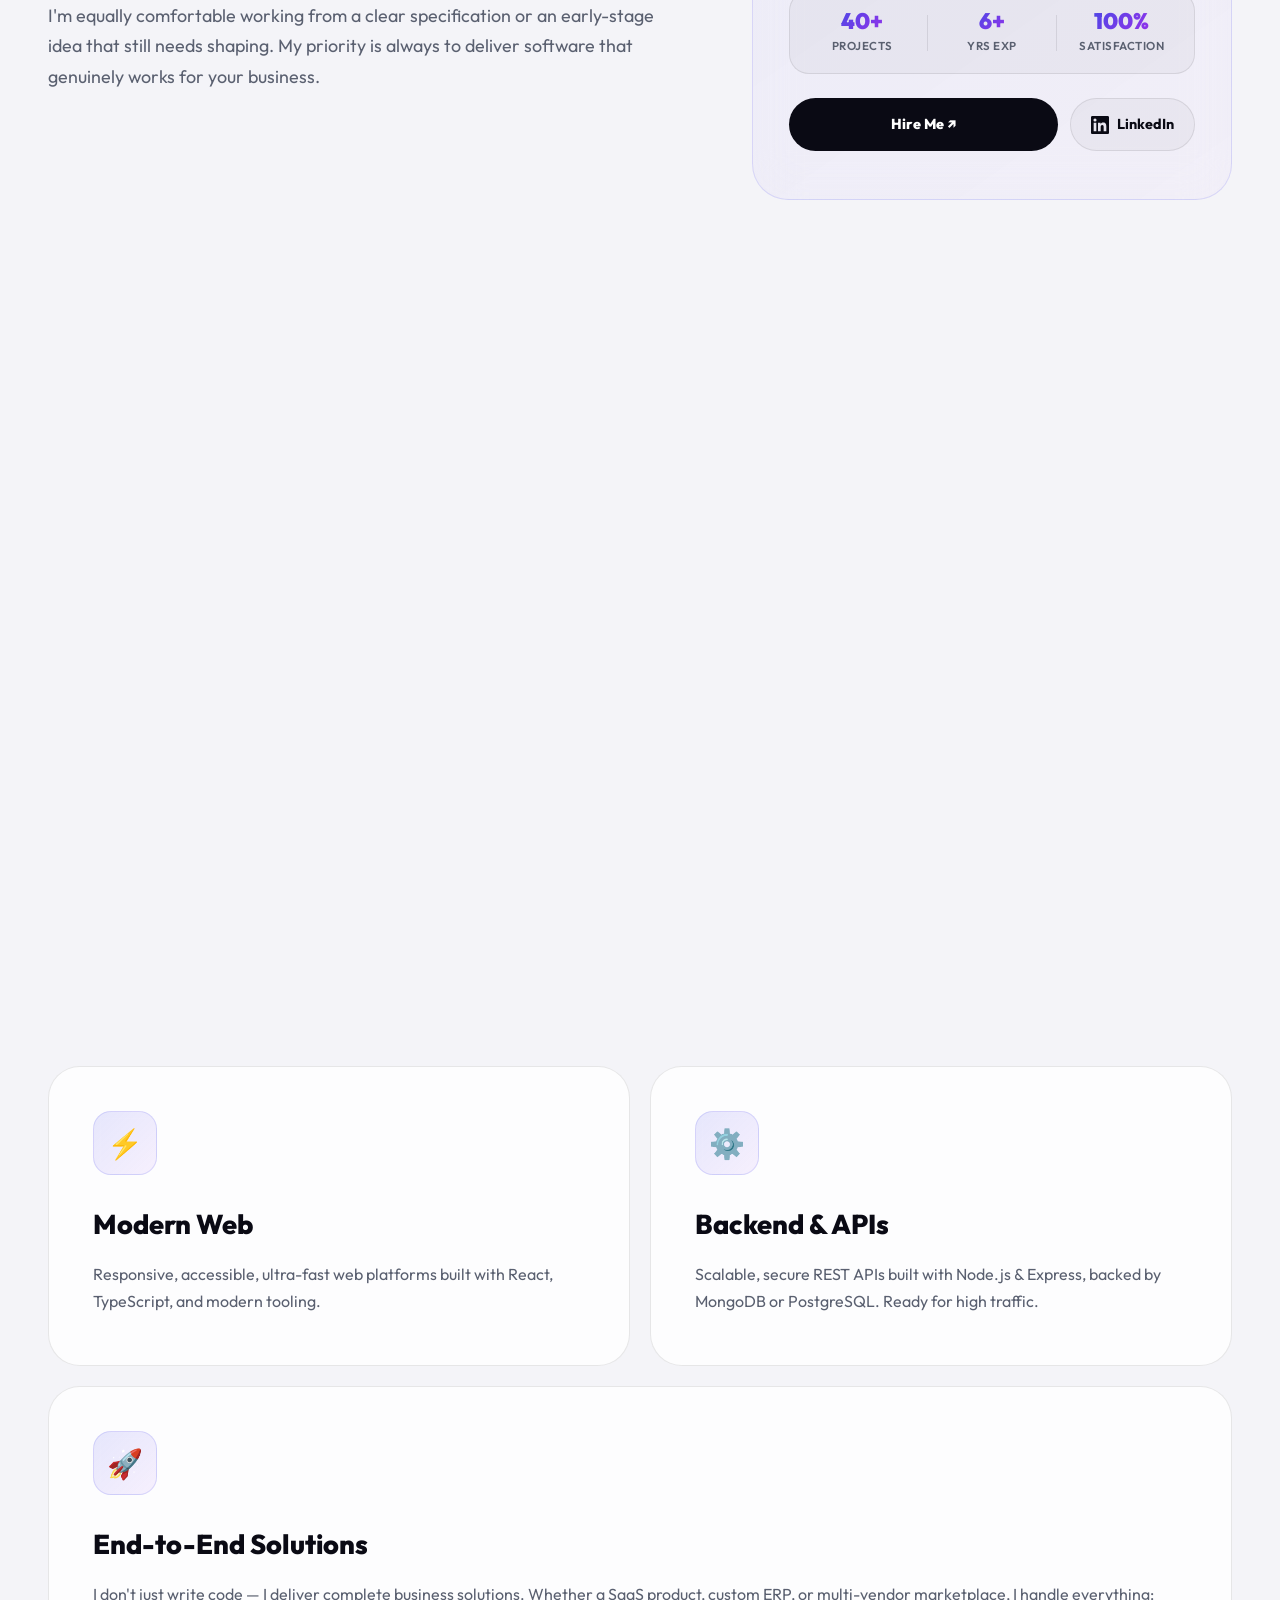
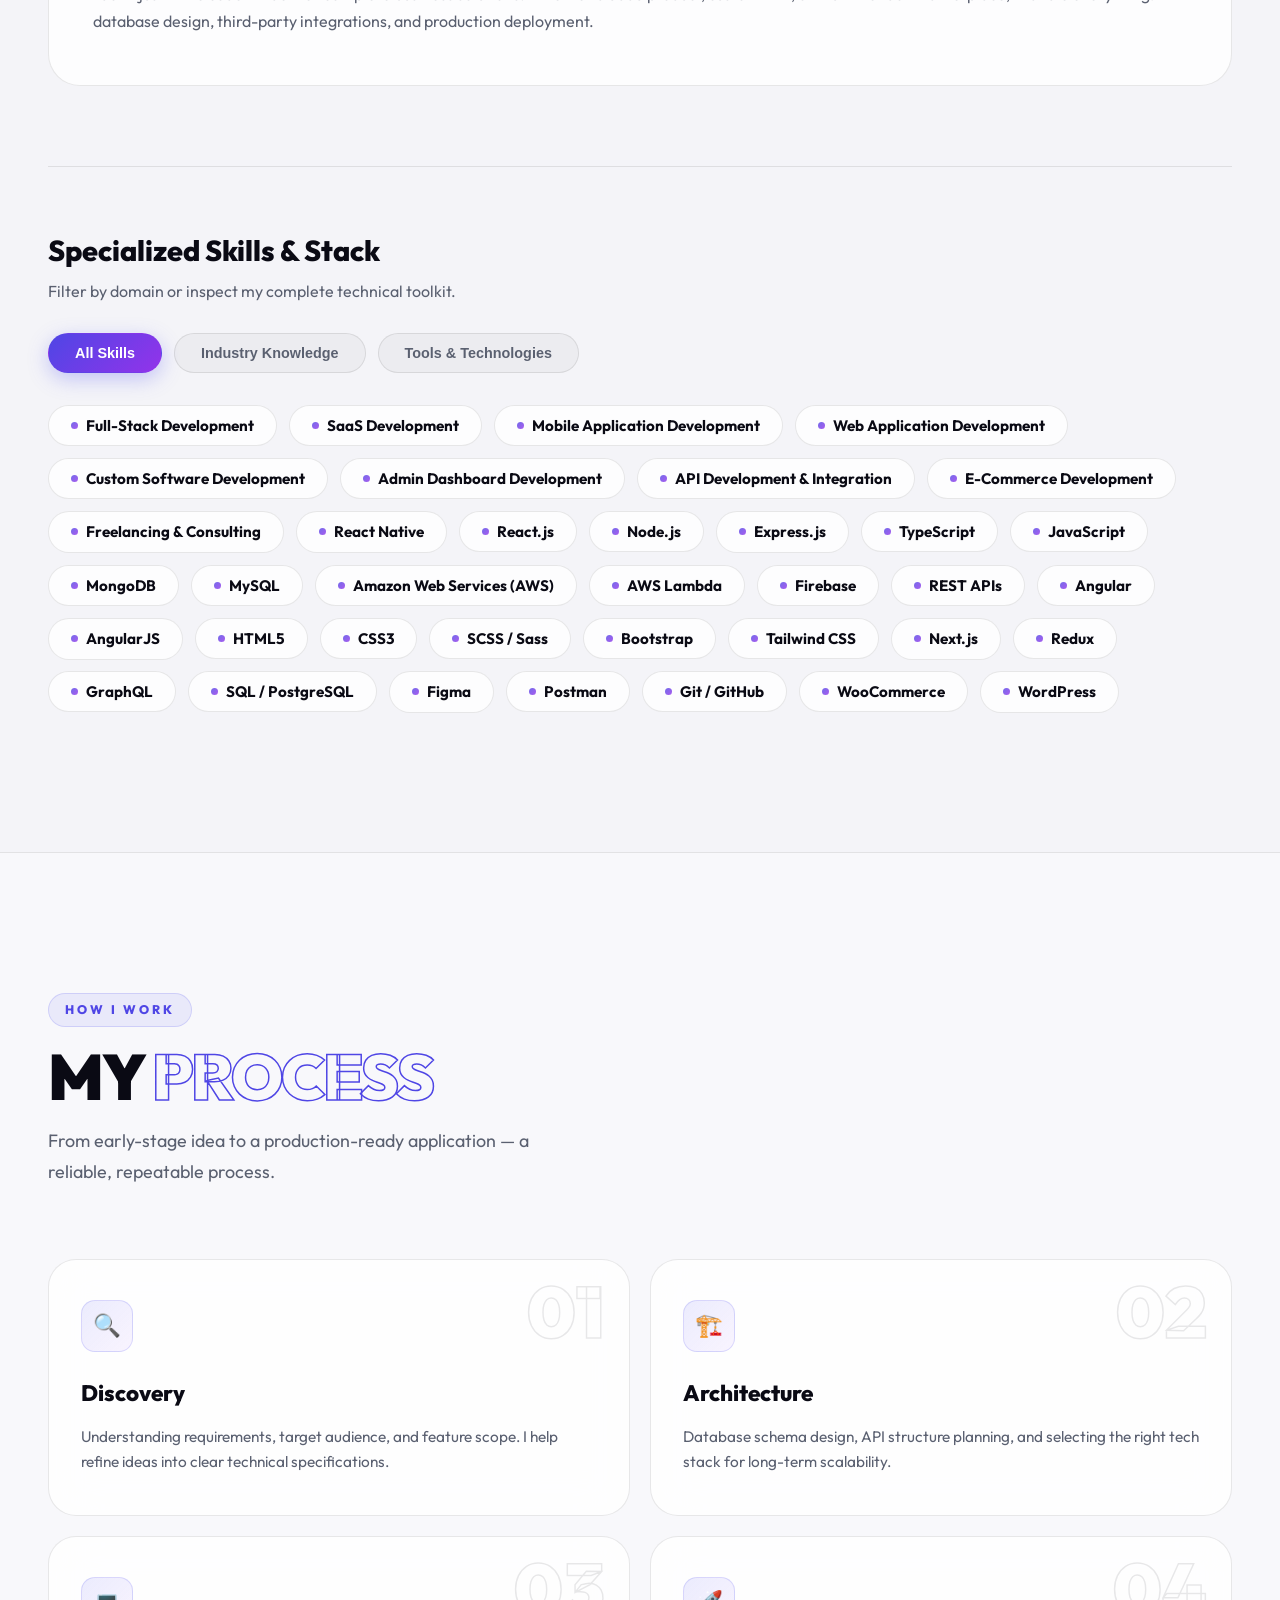
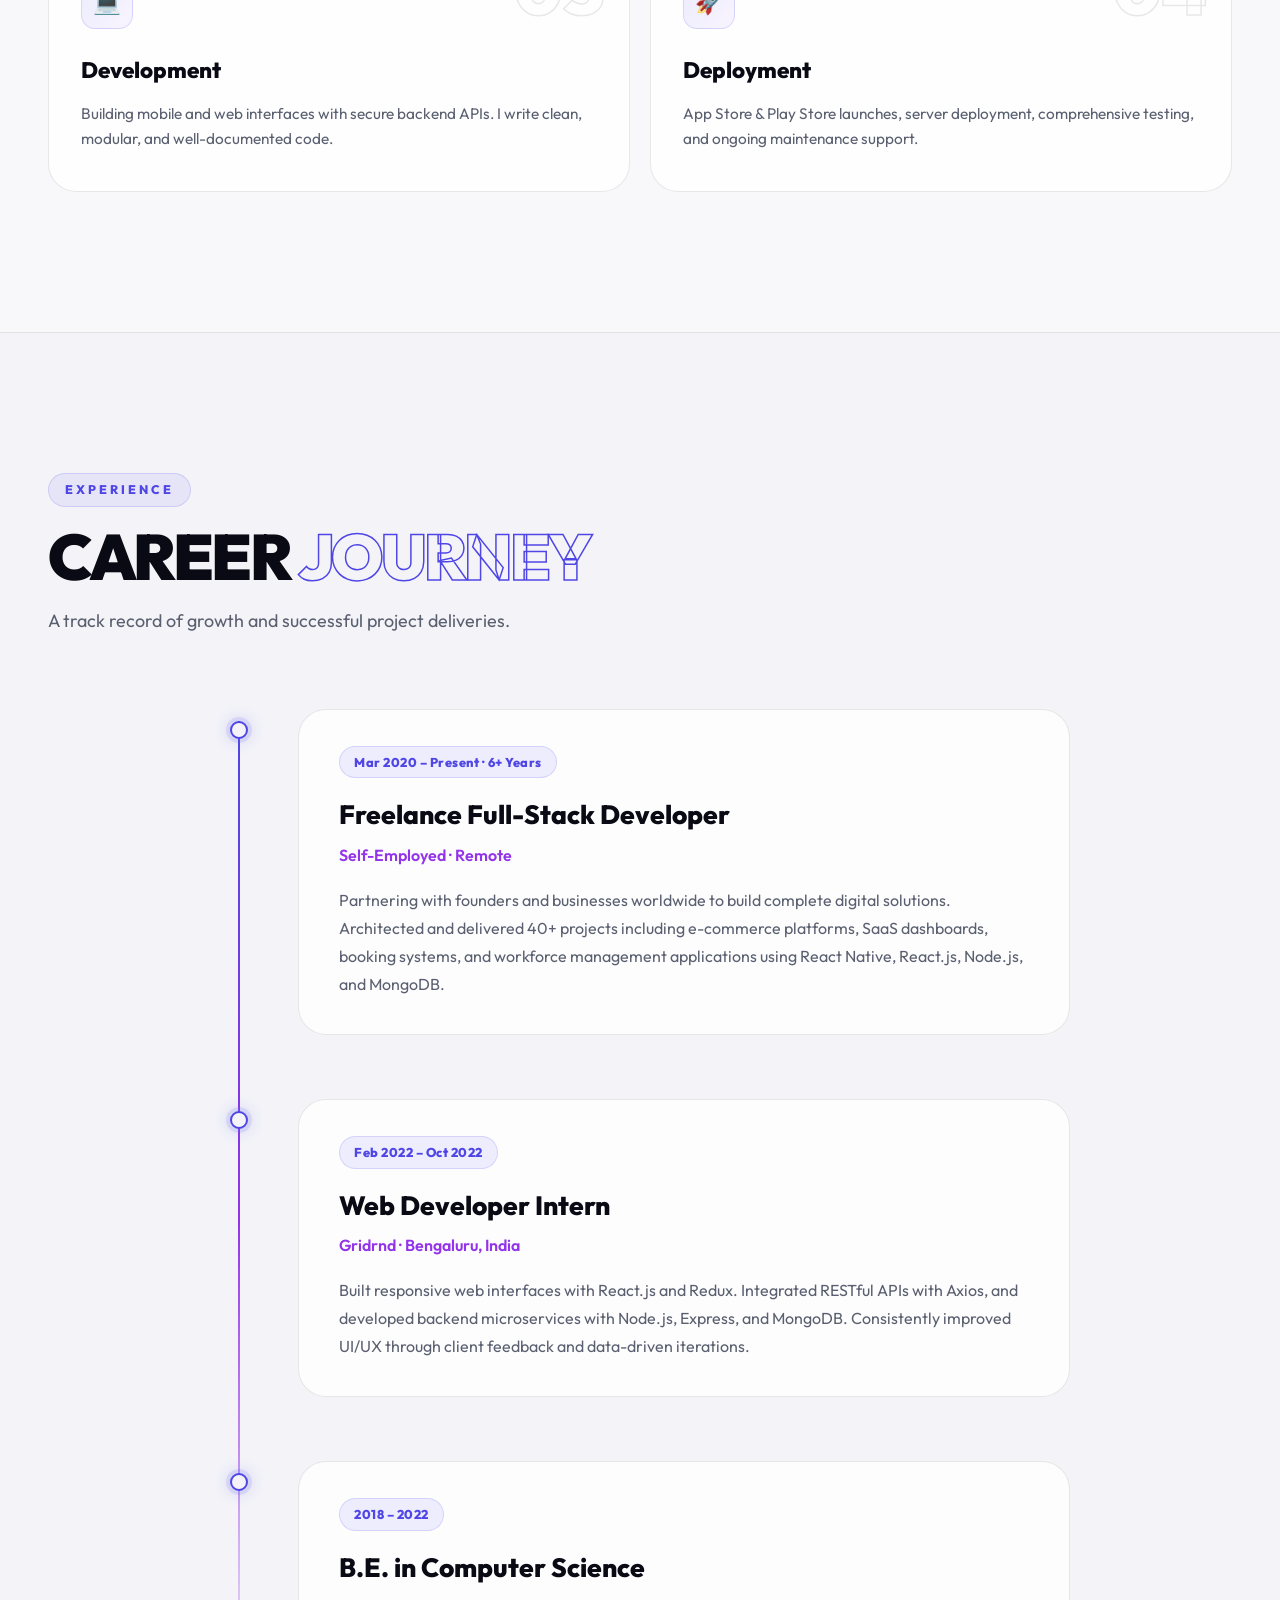
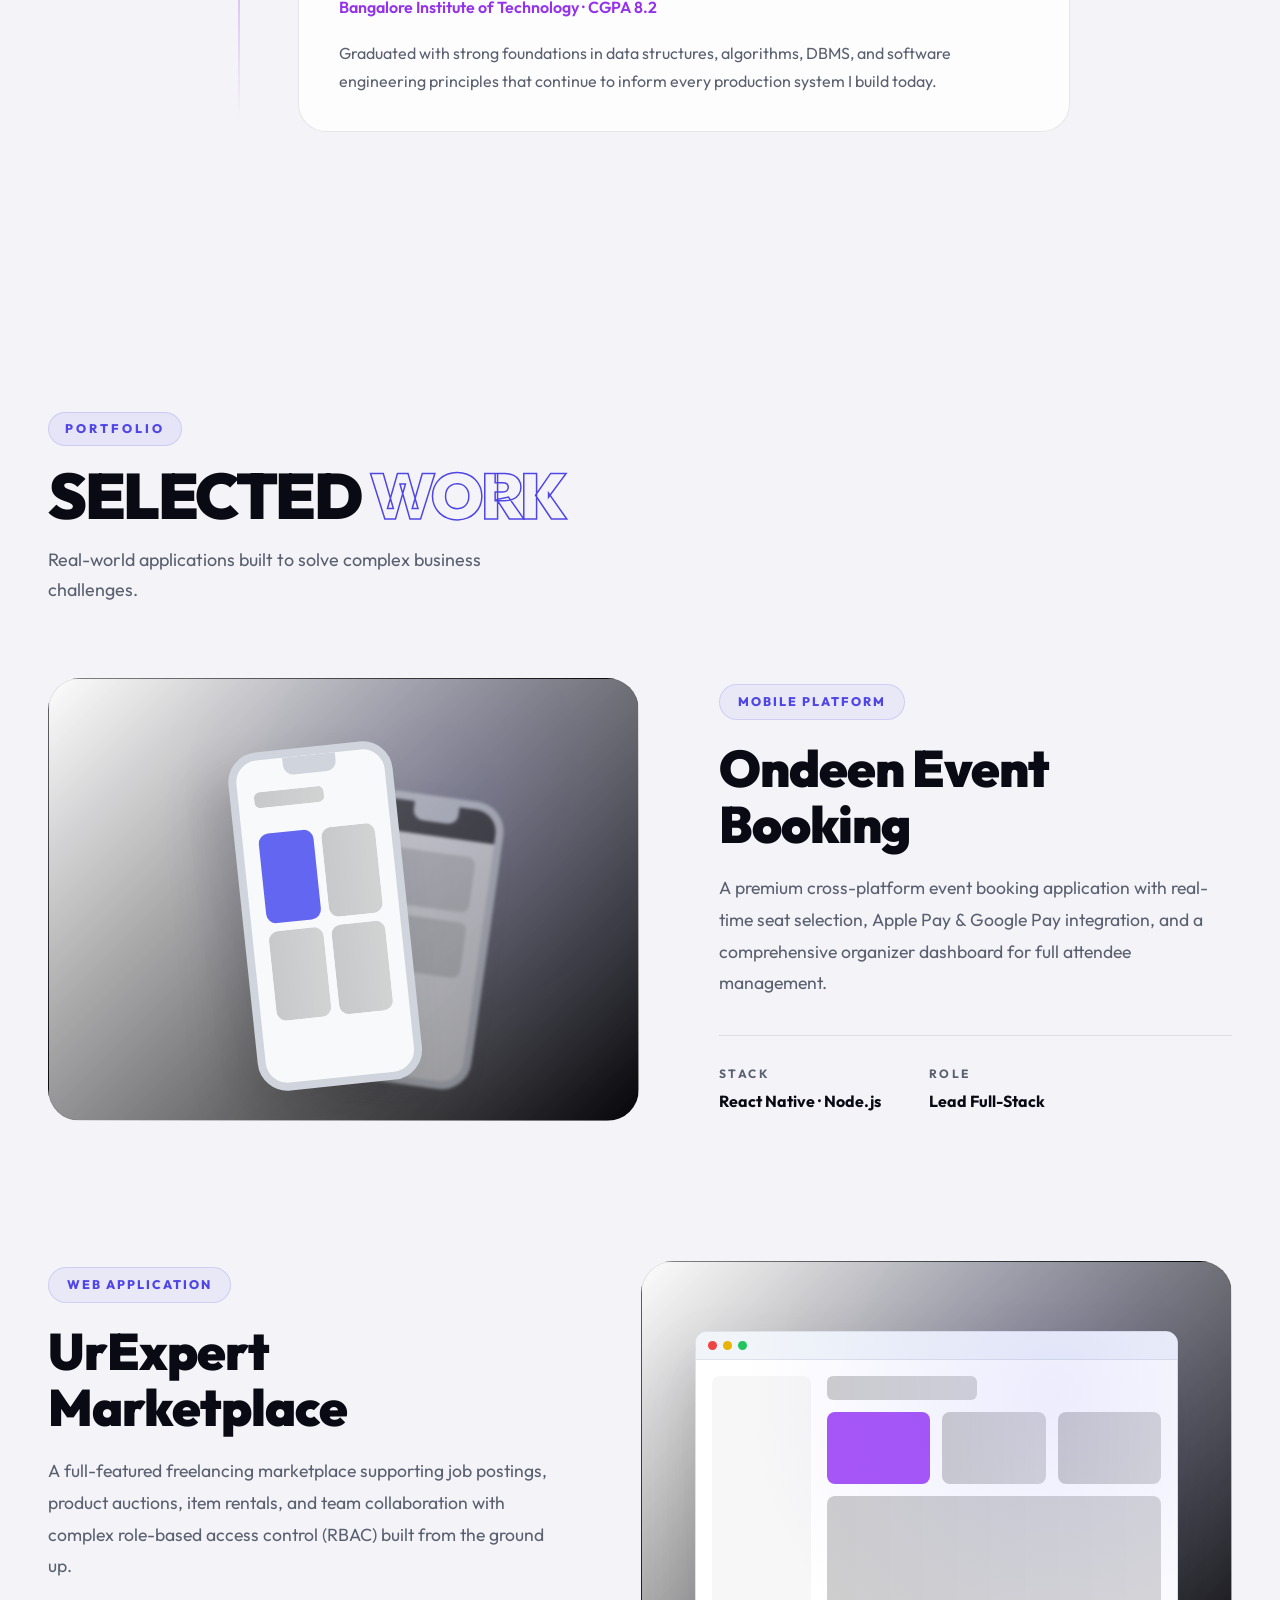
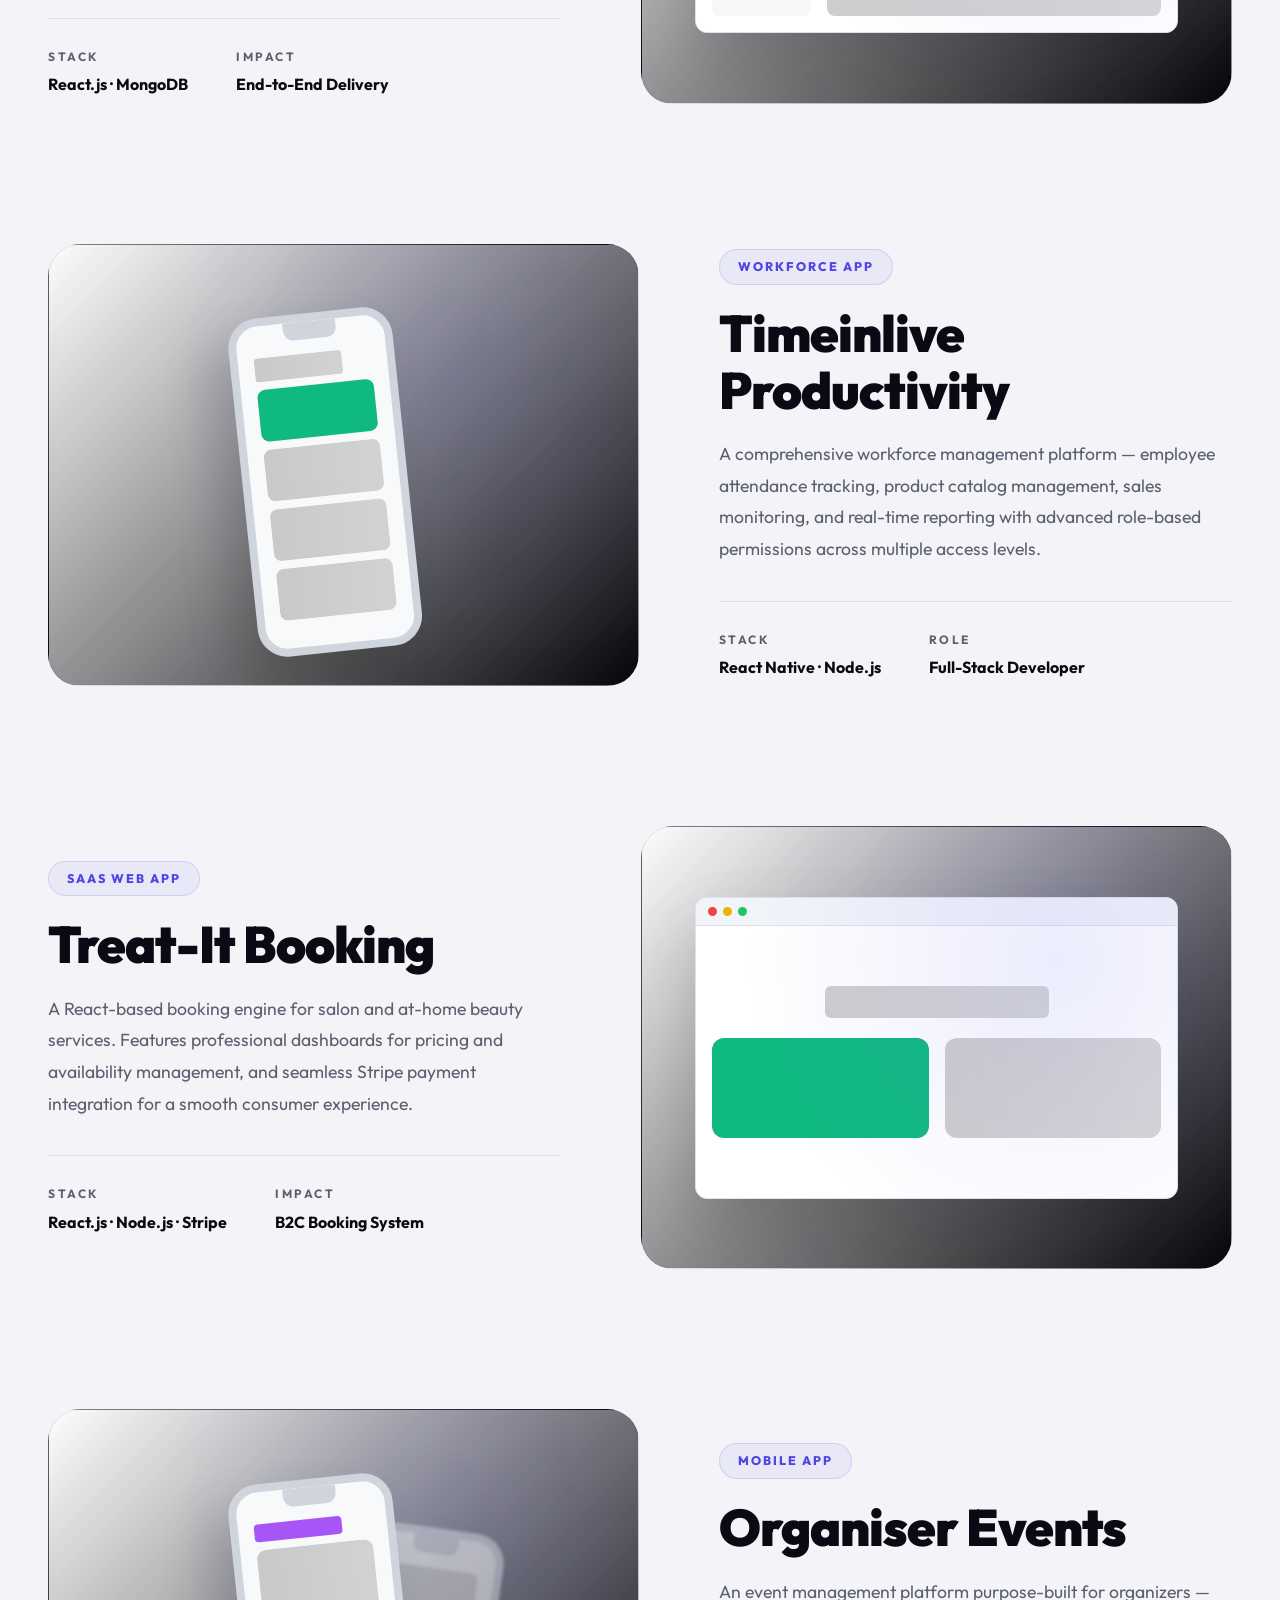
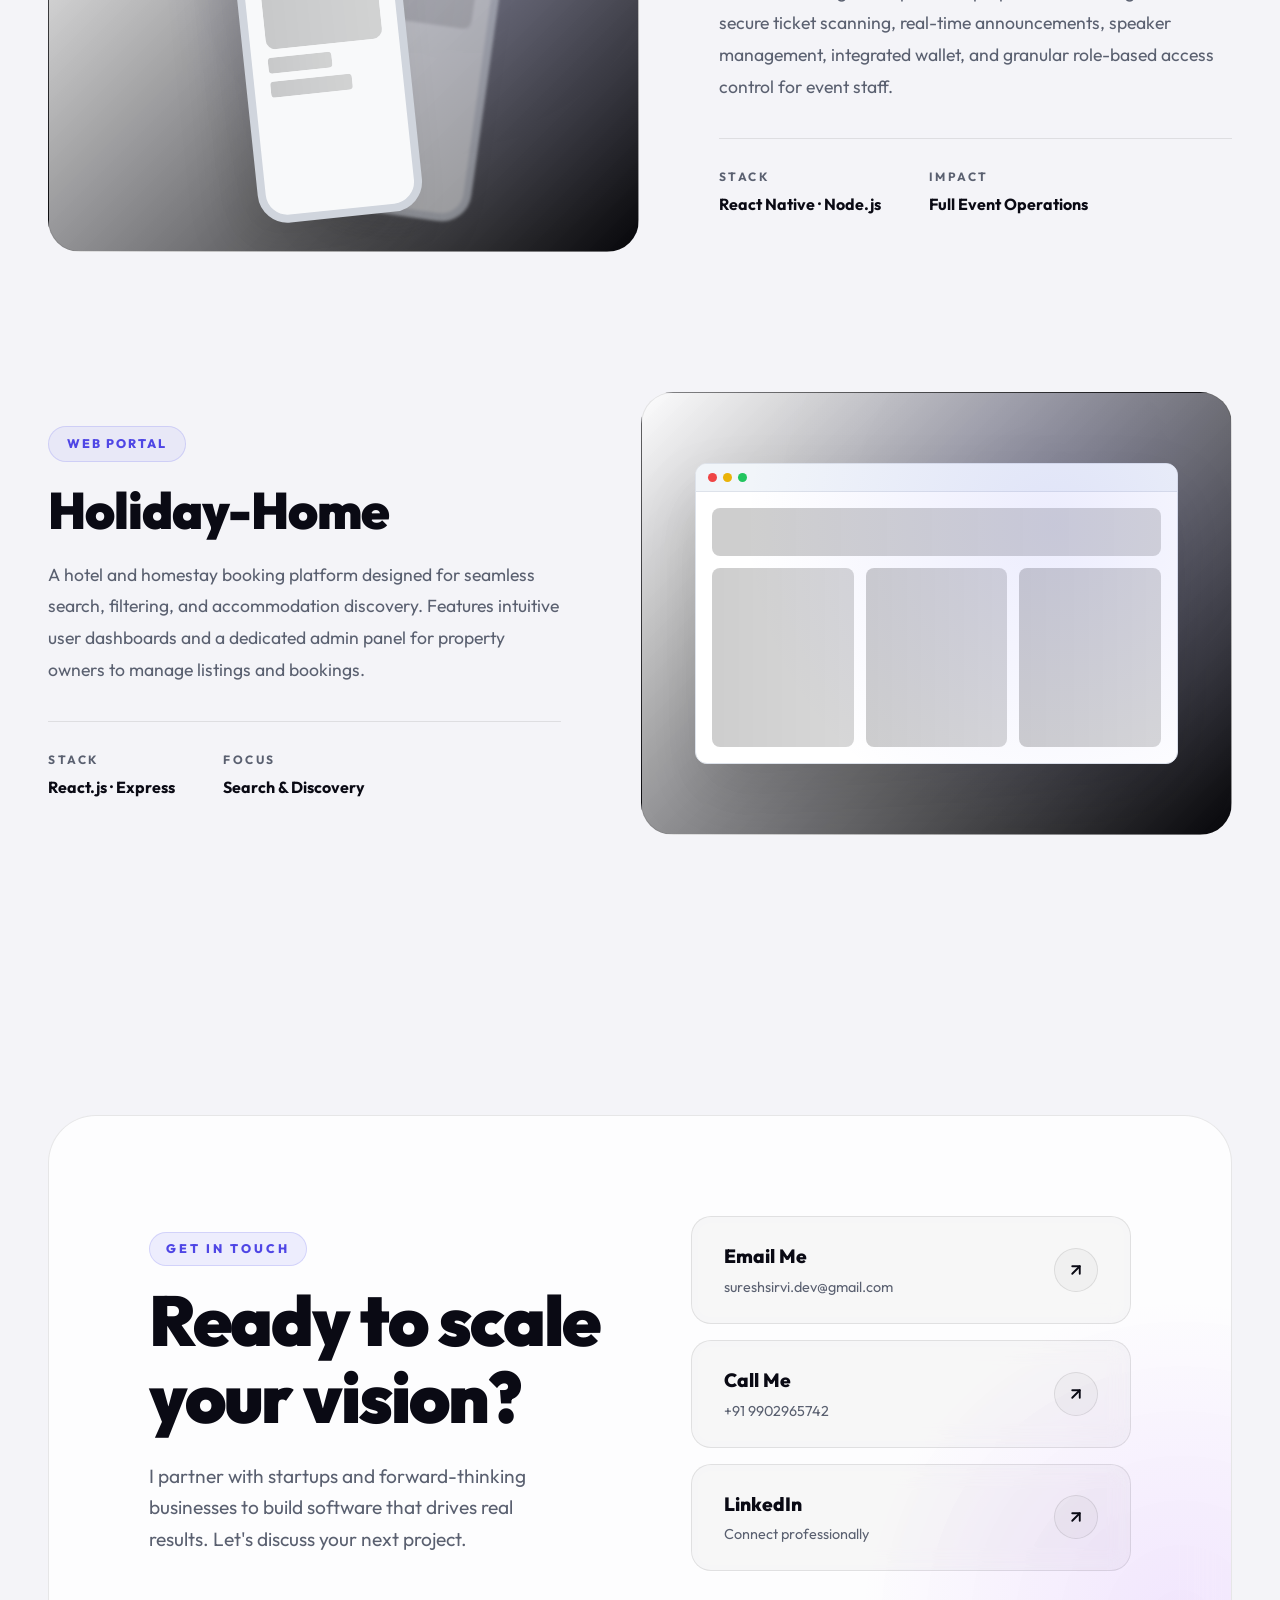
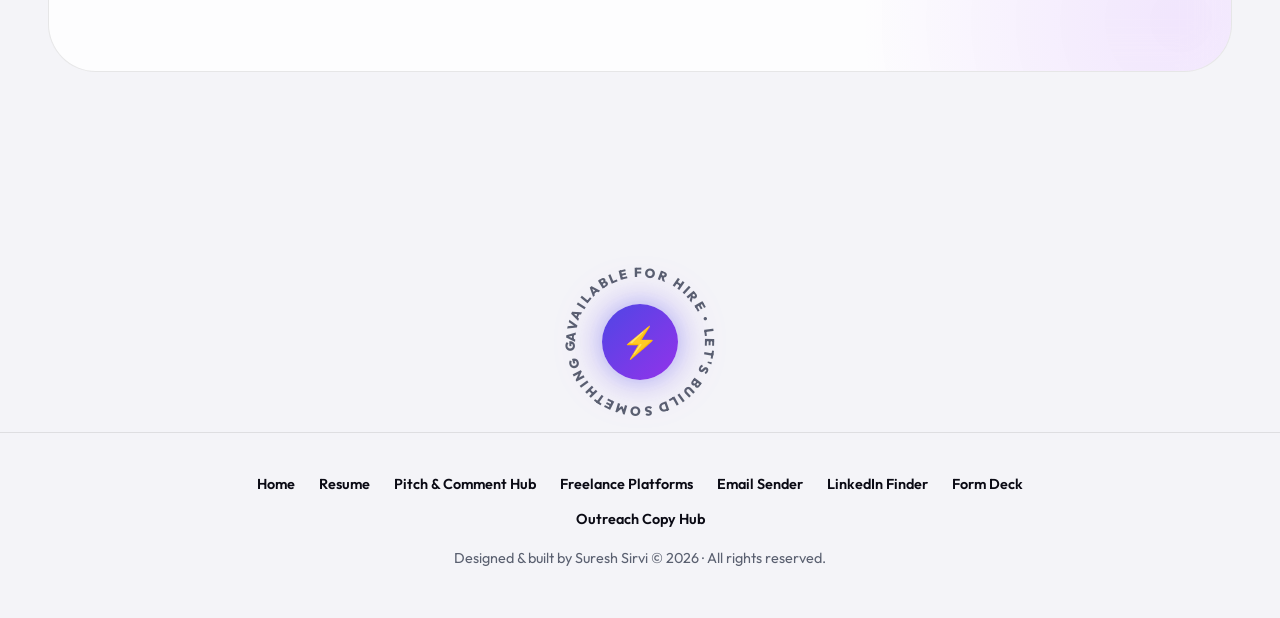
==== commit fef608ee: "Added New Web Pages New Web Pages" ====
--- a/index.html
+++ b/index.html
@@ -847,9 +847,15 @@
         </div>
         <div class="container">
             <div class="footer-bottom">
-                <div class="footer-links" style="display:flex; justify-content:center; gap:24px; margin-bottom:16px;">
-                    <a href="resume.html" style="color:var(--text-primary); font-weight:600; text-decoration:none; transition:color 0.2s;">View Resume</a>
-                    <a href="pitch-comment.html" style="color:var(--text-primary); font-weight:600; text-decoration:none; transition:color 0.2s;">Pitch &amp; Comment Hub</a>
+                <div class="footer-links" style="display:flex; justify-content:center; gap:24px; margin-bottom:16px; flex-wrap:wrap; max-width:900px; margin-left:auto; margin-right:auto; row-gap:12px;">
+                    <a href="index.html" style="color:var(--text-primary, #fff); font-weight:600; text-decoration:none; transition:color 0.2s;">Home</a>
+                    <a href="resume.html" style="color:var(--text-primary, #fff); font-weight:600; text-decoration:none; transition:color 0.2s;">Resume</a>
+                    <a href="pitch-comment.html" style="color:var(--text-primary, #fff); font-weight:600; text-decoration:none; transition:color 0.2s;">Pitch &amp; Comment Hub</a>
+                    <a href="all-freelance-platforms.html" style="color:var(--text-primary, #fff); font-weight:600; text-decoration:none; transition:color 0.2s;">Freelance Platforms</a>
+                    <a href="email-sender-extension.html" style="color:var(--text-primary, #fff); font-weight:600; text-decoration:none; transition:color 0.2s;">Email Sender</a>
+                    <a href="find-freelancers-clinets-and-work-on-linkdin.html" style="color:var(--text-primary, #fff); font-weight:600; text-decoration:none; transition:color 0.2s;">LinkedIn Finder</a>
+                    <a href="form-deck-extension.html" style="color:var(--text-primary, #fff); font-weight:600; text-decoration:none; transition:color 0.2s;">Form Deck</a>
+                    <a href="outreach-copy-hub-extension.html" style="color:var(--text-primary, #fff); font-weight:600; text-decoration:none; transition:color 0.2s;">Outreach Copy Hub</a>
                 </div>
                 <p>Designed &amp; built by Suresh Sirvi &copy; 2026 · All rights reserved.</p>
             </div>
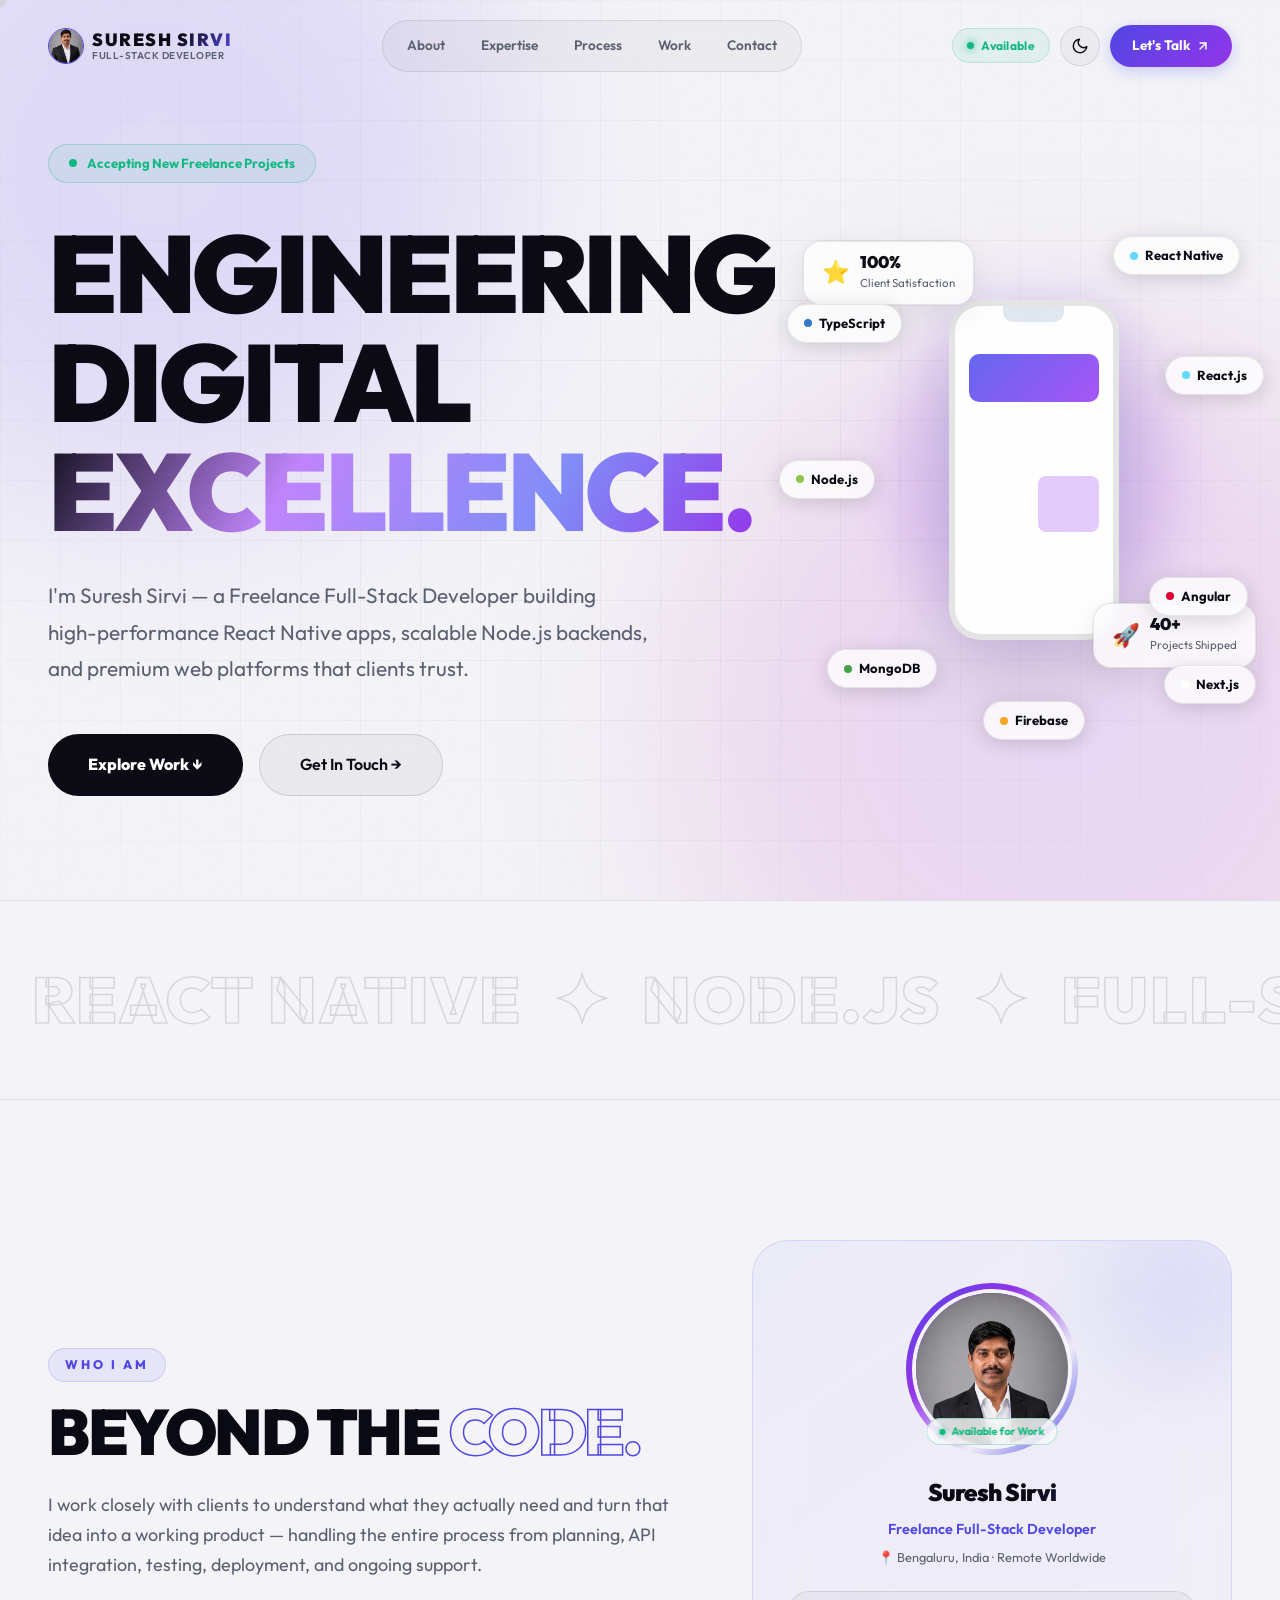
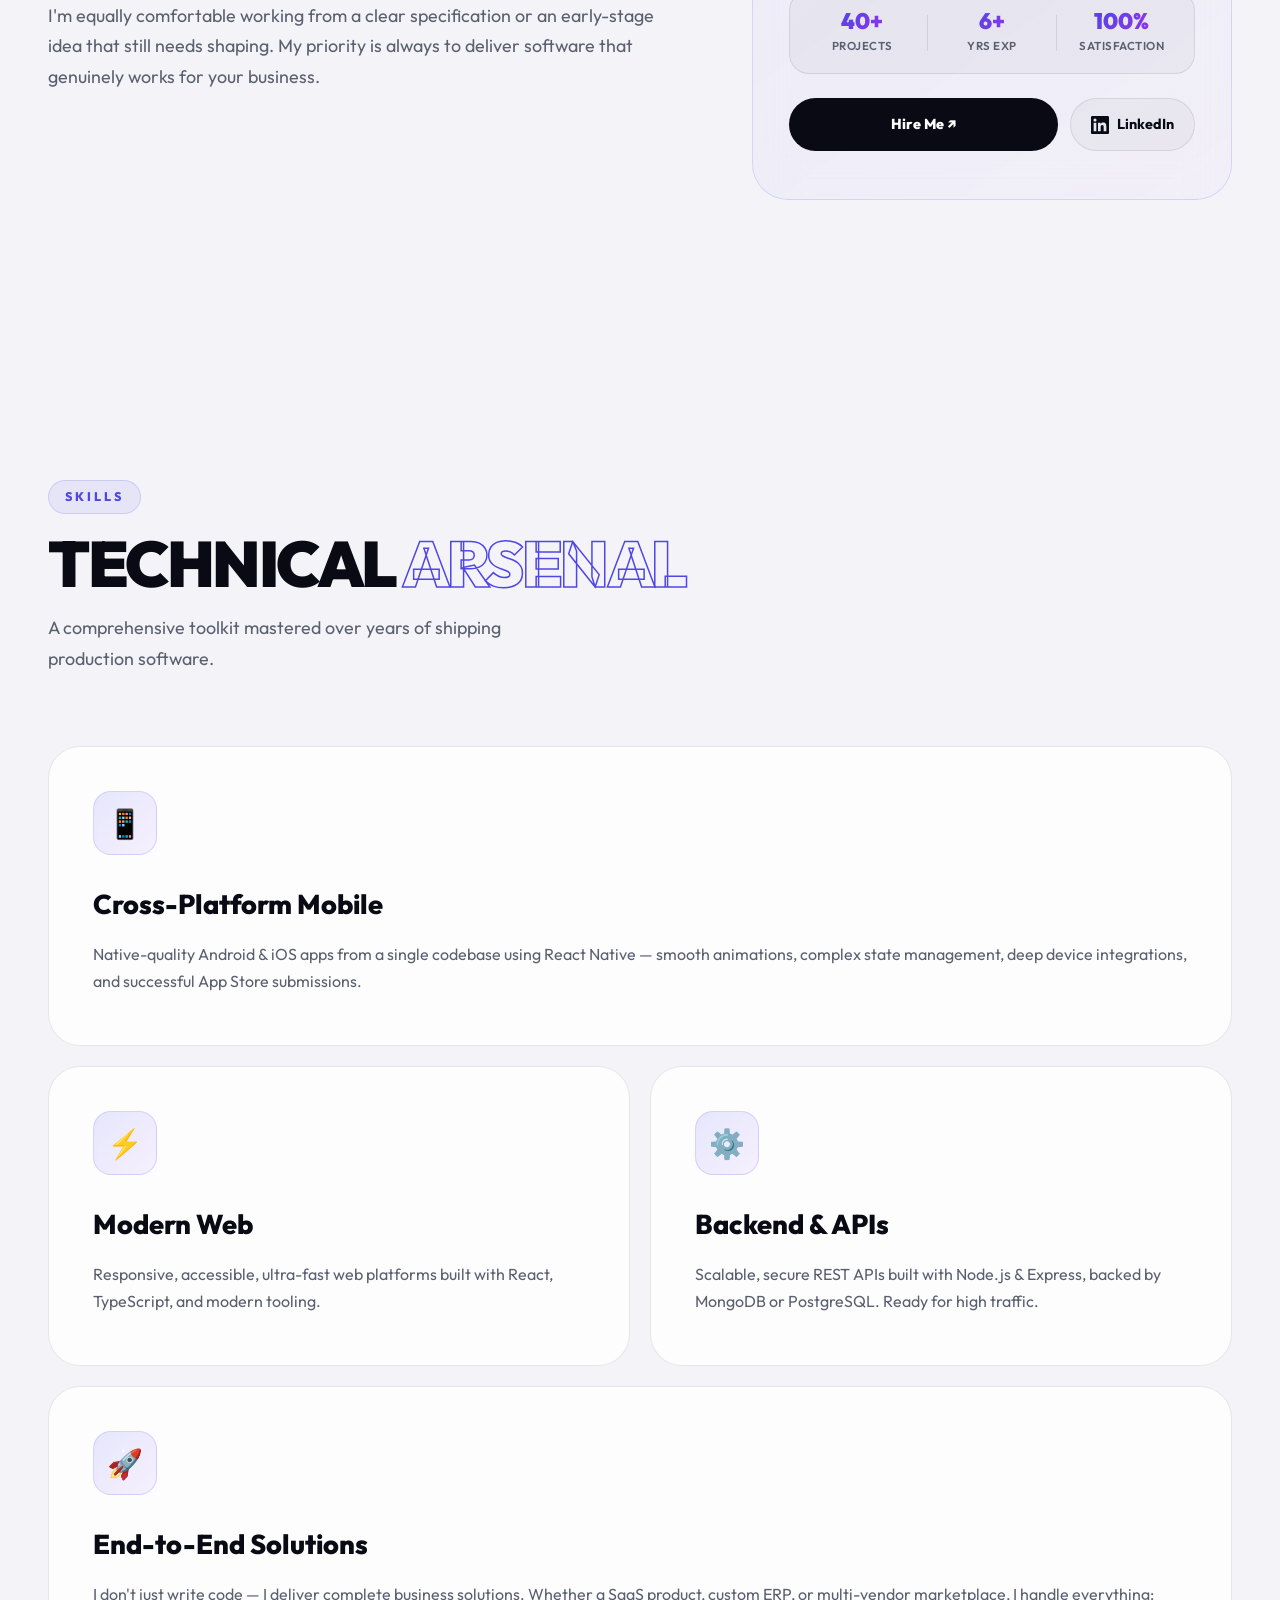
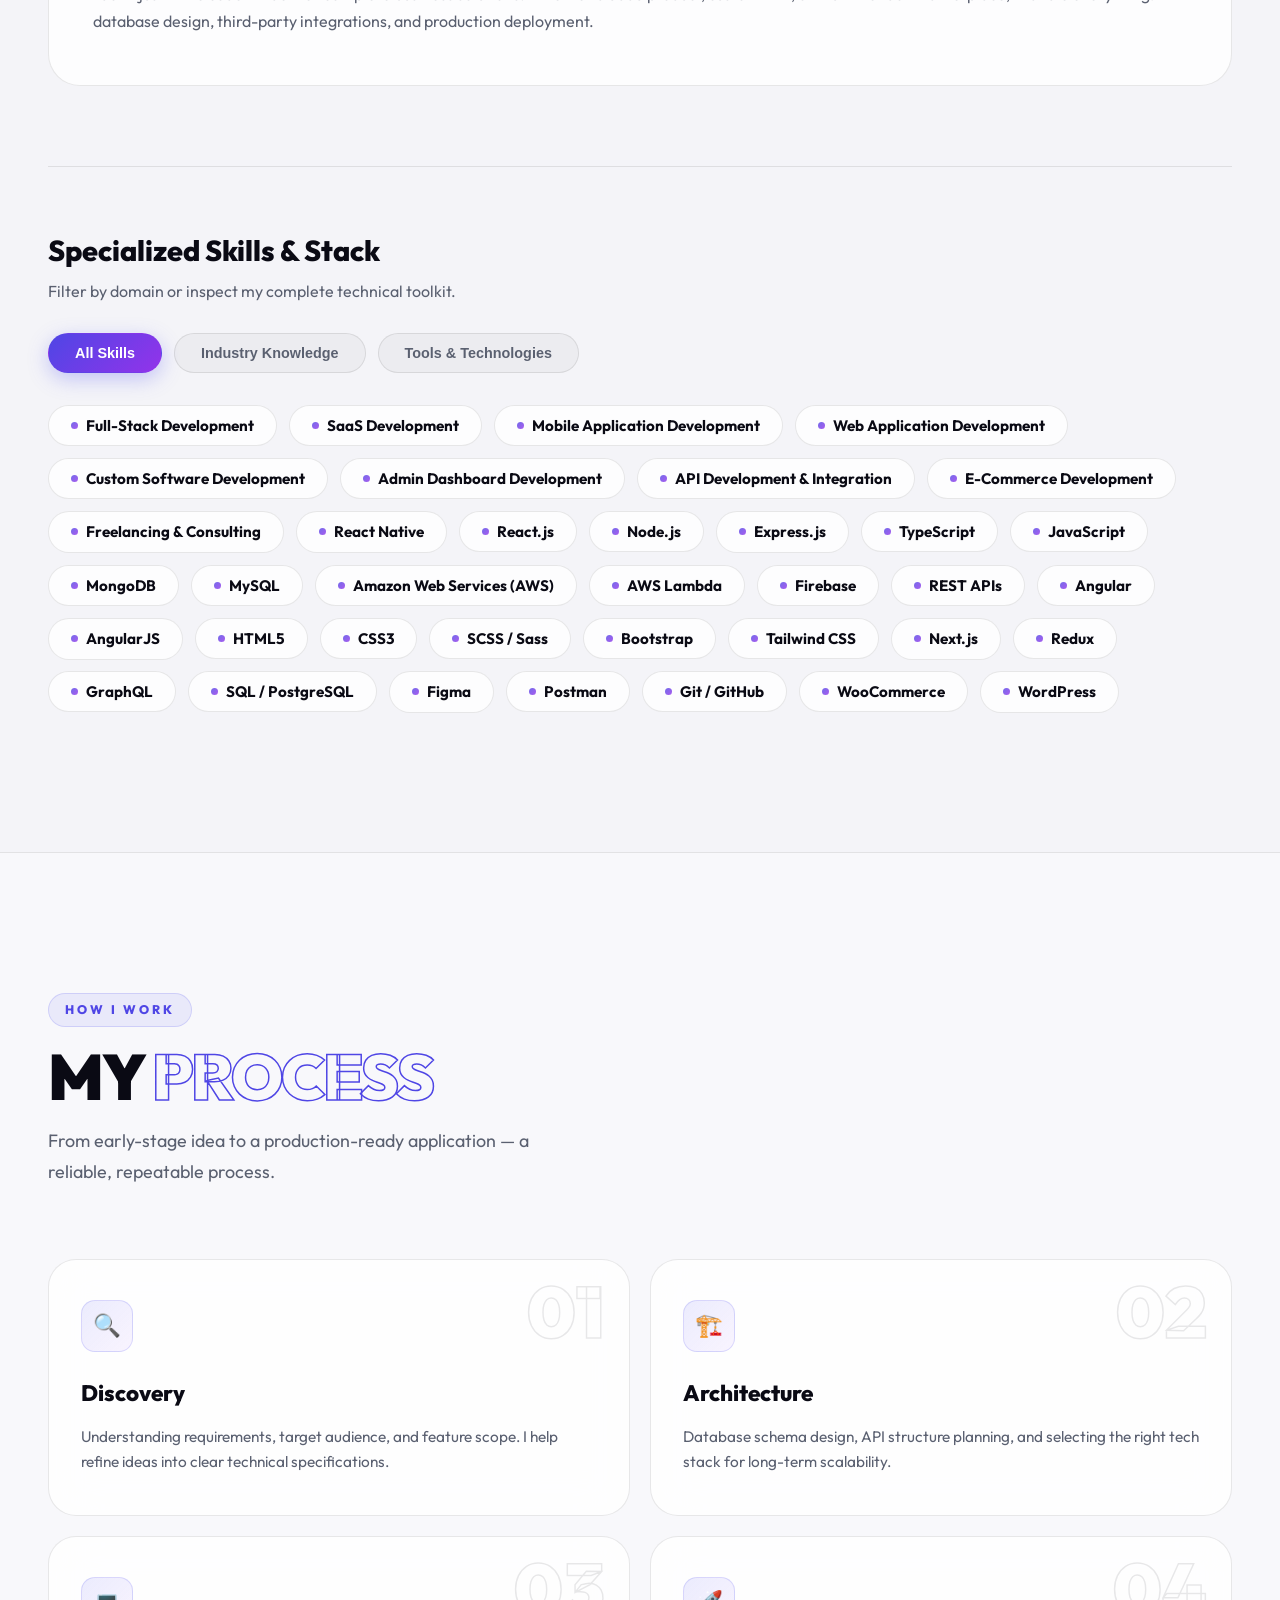
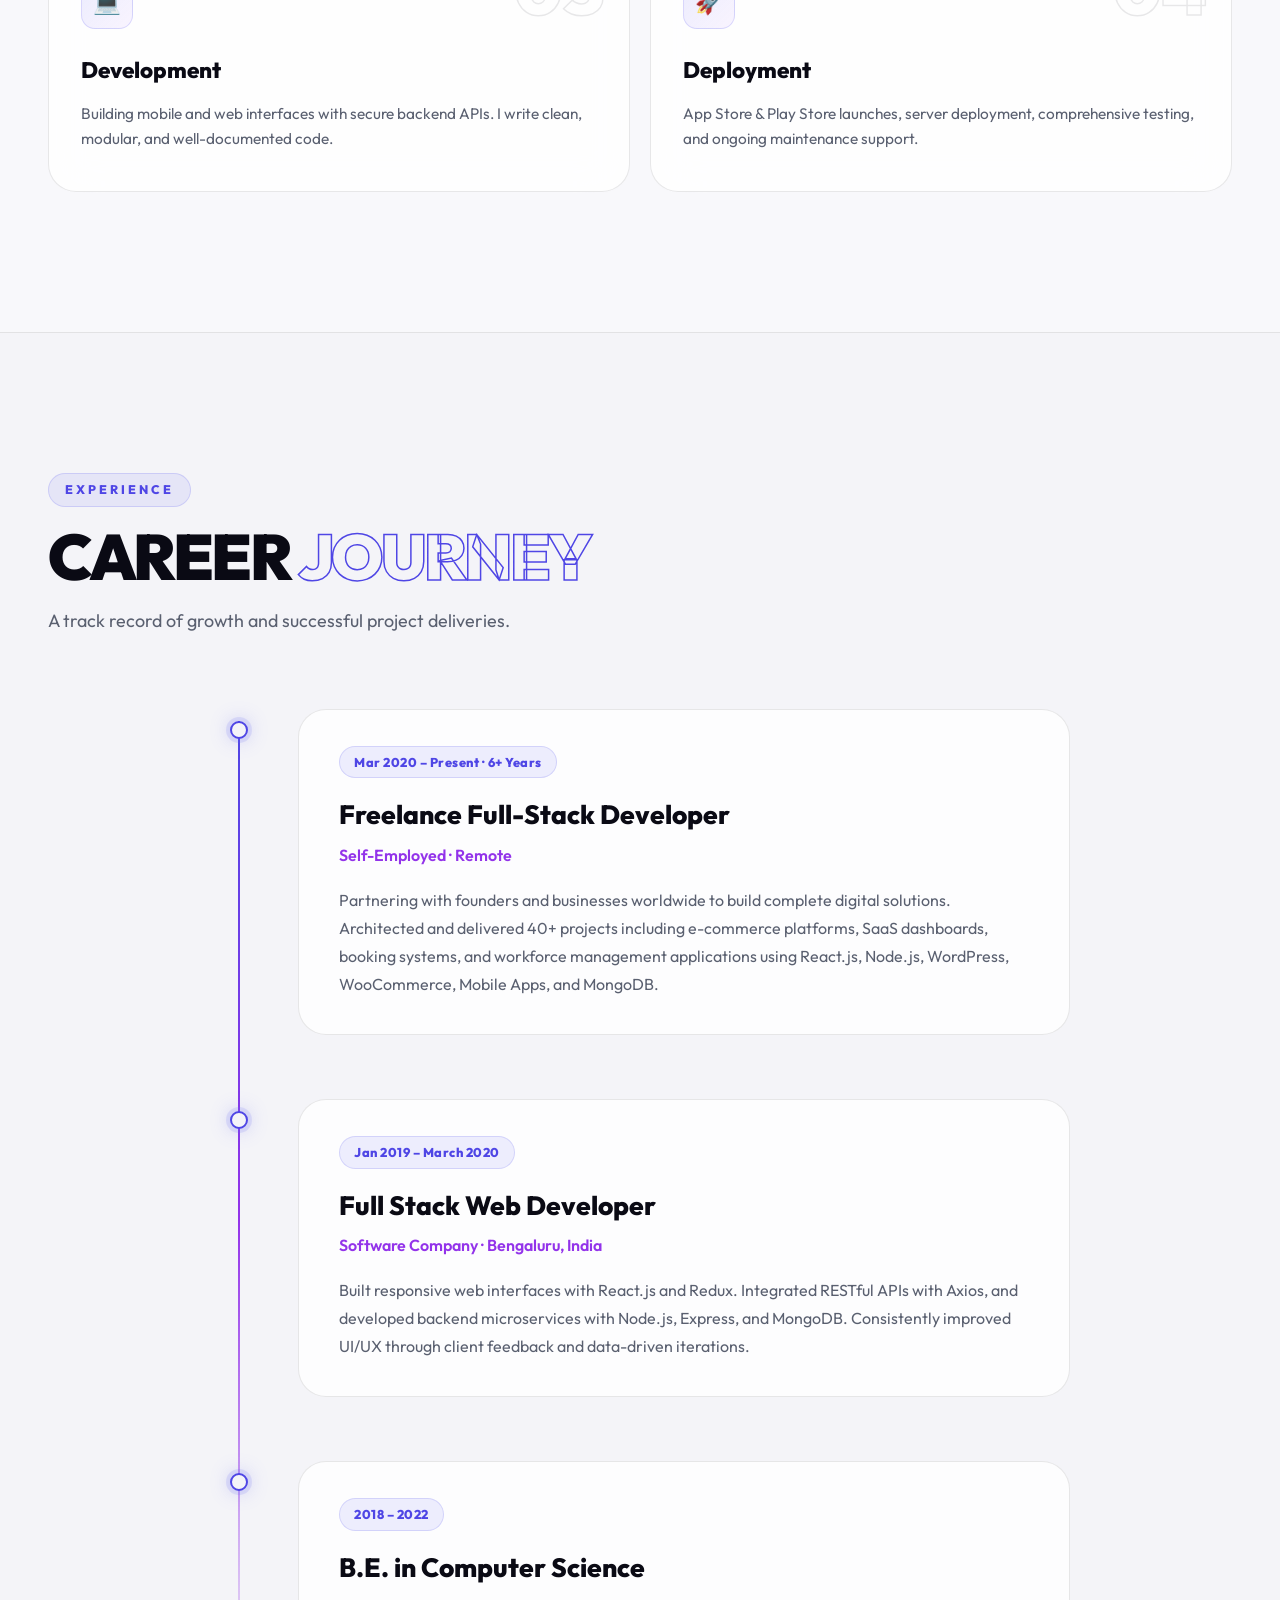
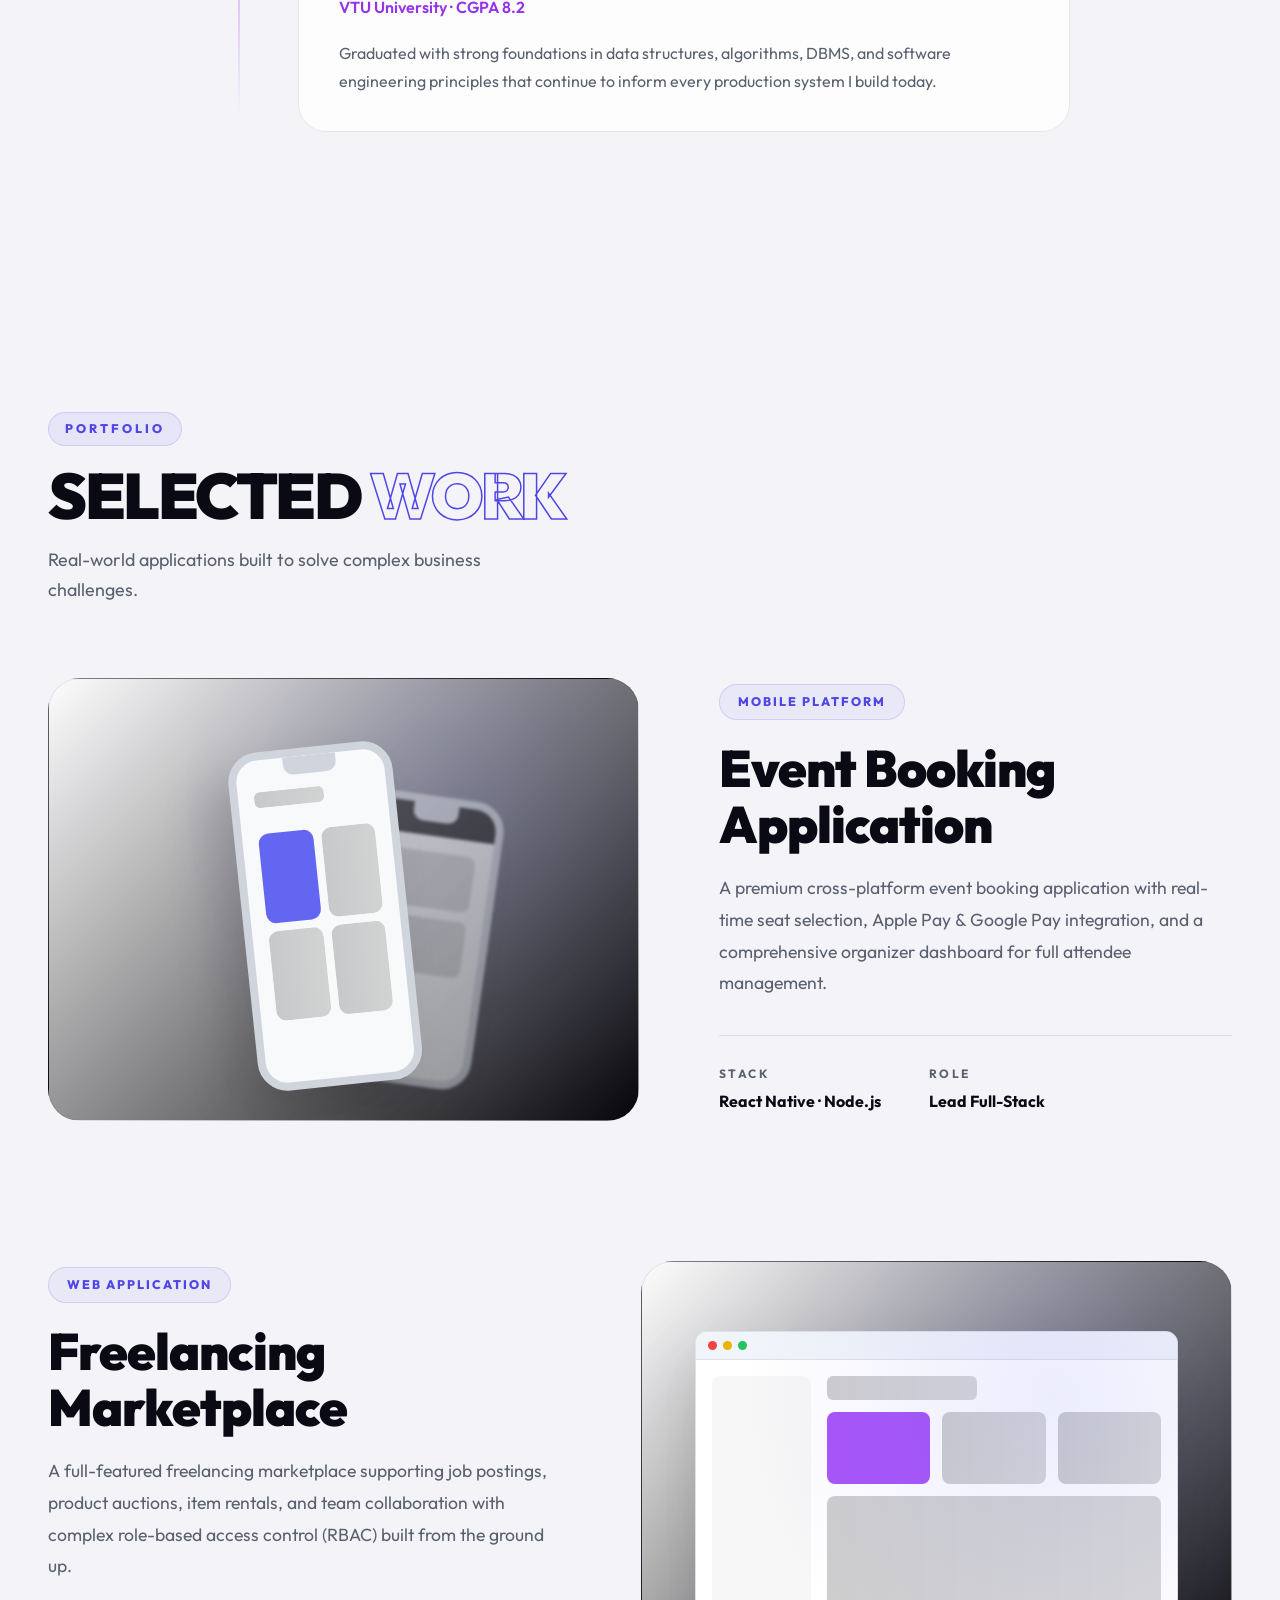
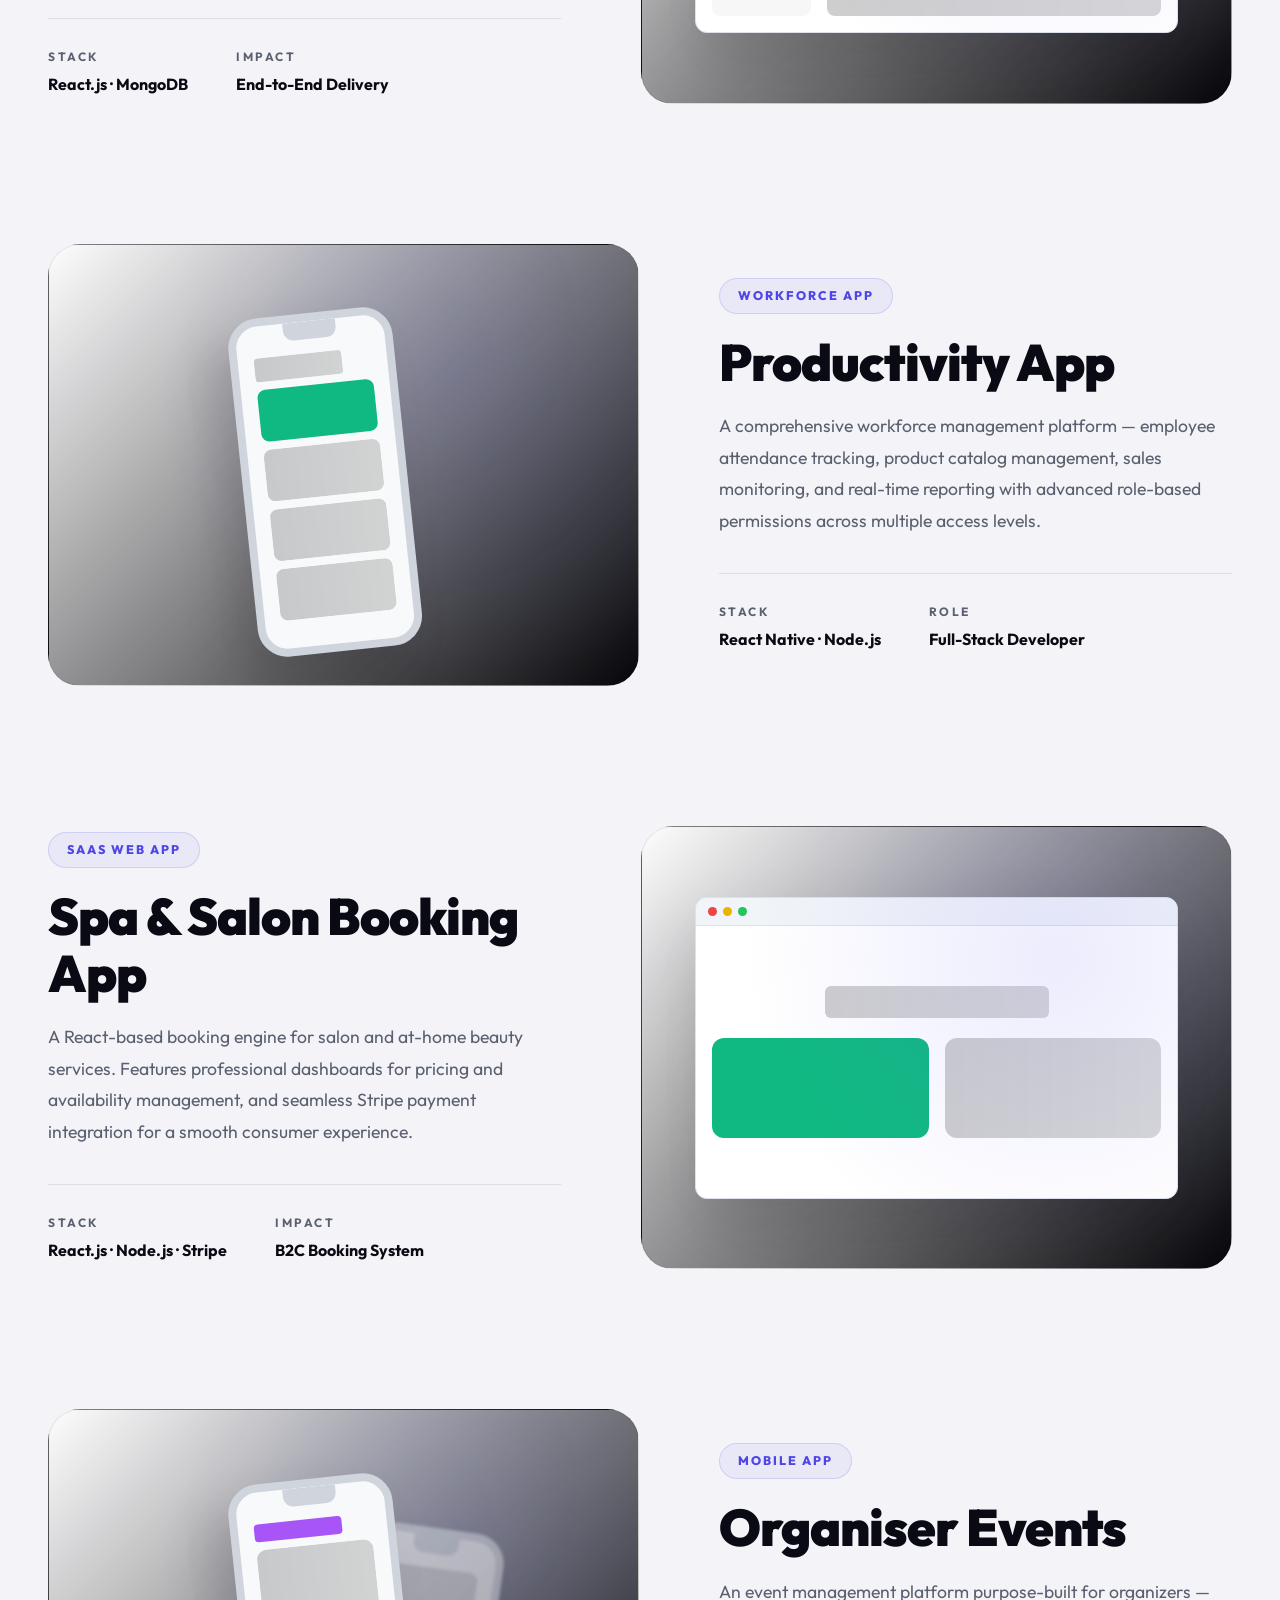
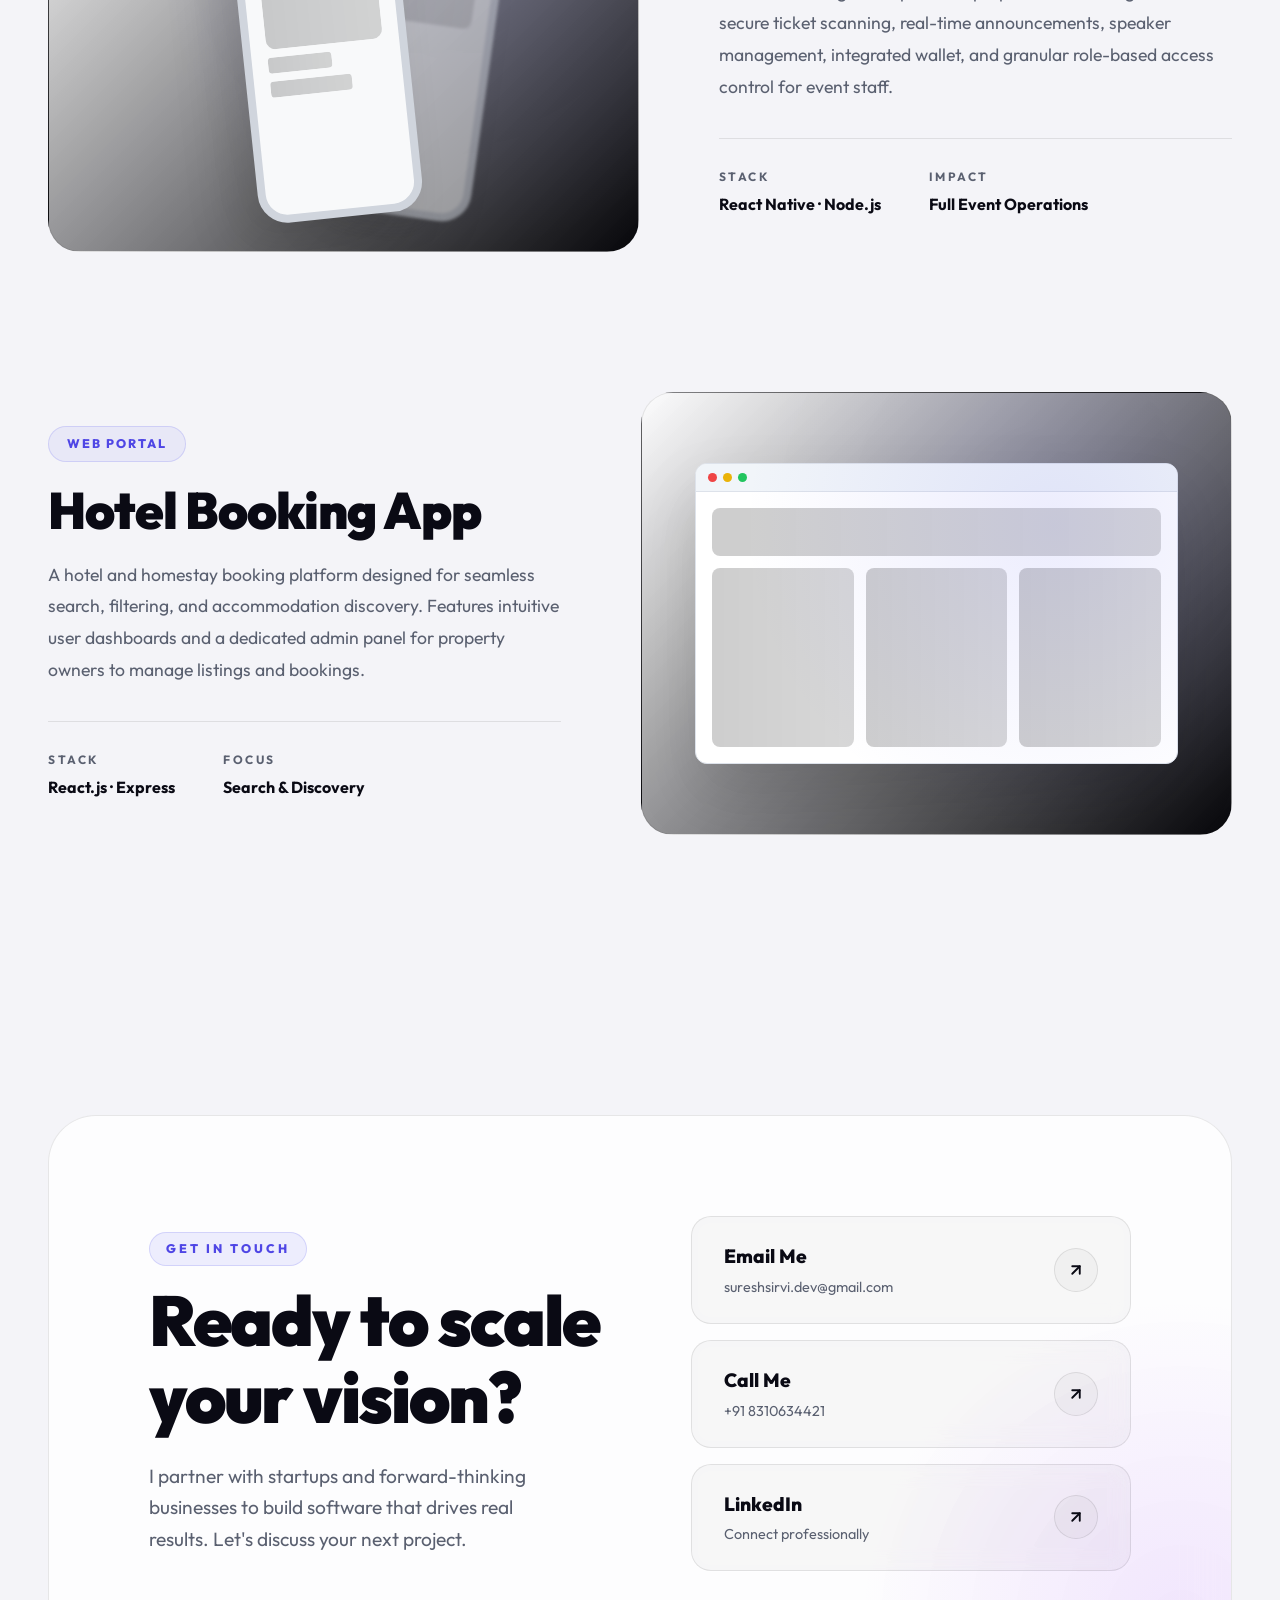
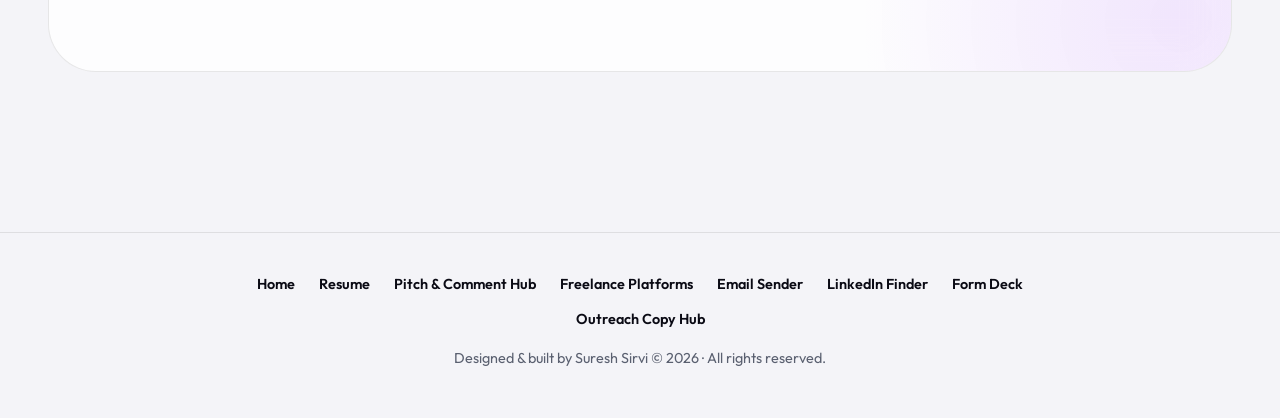
==== commit f662a335: "new changes new changes" ====
--- a/index.html
+++ b/index.html
@@ -25,6 +25,7 @@
 
             <!-- Logo: Full Name + Role -->
             <a href="#" class="logo" id="nav-logo">
+                <img src="profile.png" alt="Suresh Sirvi Logo" class="nav-profile-img">
                 <div class="logo-text-block">
                     <span class="logo-name">SURESH SIRVI</span>
                     <span class="logo-role">Full-Stack Developer</span>
@@ -78,6 +79,7 @@
         <!-- Header Row inside overlay -->
         <div class="mob-header">
             <a href="#" class="logo mob-logo">
+                <img src="profile.png" alt="Suresh Sirvi Logo" class="nav-profile-img">
                 <div class="logo-text-block">
                     <span class="logo-name">SURESH SIRVI</span>
                     <span class="logo-role">Full-Stack Developer</span>
@@ -568,15 +570,15 @@
                         <span class="timeline-date">Mar 2020 – Present · 6+ Years</span>
                         <h3>Freelance Full-Stack Developer</h3>
                         <h4>Self-Employed · Remote</h4>
-                        <p>Partnering with founders and businesses worldwide to build complete digital solutions. Architected and delivered 40+ projects including e-commerce platforms, SaaS dashboards, booking systems, and workforce management applications using React Native, React.js, Node.js, and MongoDB.</p>
+                        <p>Partnering with founders and businesses worldwide to build complete digital solutions. Architected and delivered 40+ projects including e-commerce platforms, SaaS dashboards, booking systems, and workforce management applications using React.js, Node.js, WordPress, WooCommerce, Mobile Apps, and MongoDB.</p>
                     </div>
                 </div>
                 <div class="timeline-item">
                     <div class="timeline-dot"></div>
                     <div class="timeline-content spotlight-card">
-                        <span class="timeline-date">Feb 2022 – Oct 2022</span>
-                        <h3>Web Developer Intern</h3>
-                        <h4>Gridrnd · Bengaluru, India</h4>
+                        <span class="timeline-date">Jan 2019 – March 2020</span>
+                        <h3>Full Stack Web Developer</h3>
+                        <h4>Software Company · Bengaluru, India</h4>
                         <p>Built responsive web interfaces with React.js and Redux. Integrated RESTful APIs with Axios, and developed backend microservices with Node.js, Express, and MongoDB. Consistently improved UI/UX through client feedback and data-driven iterations.</p>
                     </div>
                 </div>
@@ -585,7 +587,7 @@
                     <div class="timeline-content spotlight-card">
                         <span class="timeline-date">2018 – 2022</span>
                         <h3>B.E. in Computer Science</h3>
-                        <h4>Bangalore Institute of Technology · CGPA 8.2</h4>
+                        <h4>VTU University · CGPA 8.2</h4>
                         <p>Graduated with strong foundations in data structures, algorithms, DBMS, and software engineering principles that continue to inform every production system I build today.</p>
                     </div>
                 </div>
@@ -604,7 +606,7 @@
 
             <div class="project-list">
 
-                <!-- Project 1 — Ondeen -->
+                <!-- Project 1 — Event Booking App -->
                 <div class="project-row reveal">
                     <div class="project-visual">
                         <div class="mockup-mobile mockup-phone-secondary">
@@ -628,7 +630,7 @@
                     </div>
                     <div class="project-info">
                         <div class="project-type-tag">Mobile Platform</div>
-                        <h3>Ondeen Event Booking</h3>
+                        <h3>Event Booking Application</h3>
                         <p class="project-desc">A premium cross-platform event booking application with real-time seat selection, Apple Pay & Google Pay integration, and a comprehensive organizer dashboard for full attendee management.</p>
                         <div class="project-meta">
                             <div class="meta-item"><h5>Stack</h5><p>React Native · Node.js</p></div>
@@ -637,11 +639,11 @@
                     </div>
                 </div>
 
-                <!-- Project 2 — UrExpert -->
+                <!-- Project 2 — Freelancing Marketplace -->
                 <div class="project-row reverse reveal">
                     <div class="project-info">
                         <div class="project-type-tag">Web Application</div>
-                        <h3>UrExpert Marketplace</h3>
+                        <h3>Freelancing Marketplace</h3>
                         <p class="project-desc">A full-featured freelancing marketplace supporting job postings, product auctions, item rentals, and team collaboration with complex role-based access control (RBAC) built from the ground up.</p>
                         <div class="project-meta">
                             <div class="meta-item"><h5>Stack</h5><p>React.js · MongoDB</p></div>
@@ -671,7 +673,7 @@
                     </div>
                 </div>
 
-                <!-- Project 3 — Timeinlive -->
+                <!-- Project 3 — Productivity App -->
                 <div class="project-row reveal">
                     <div class="project-visual">
                         <div class="mockup-mobile mockup-phone-primary">
@@ -686,7 +688,7 @@
                     </div>
                     <div class="project-info">
                         <div class="project-type-tag">Workforce App</div>
-                        <h3>Timeinlive Productivity</h3>
+                        <h3>Productivity App</h3>
                         <p class="project-desc">A comprehensive workforce management platform — employee attendance tracking, product catalog management, sales monitoring, and real-time reporting with advanced role-based permissions across multiple access levels.</p>
                         <div class="project-meta">
                             <div class="meta-item"><h5>Stack</h5><p>React Native · Node.js</p></div>
@@ -695,11 +697,11 @@
                     </div>
                 </div>
 
-                <!-- Project 4 — Treat-It -->
+                <!-- Project 4 — Spa & Salon App -->
                 <div class="project-row reverse reveal">
                     <div class="project-info">
                         <div class="project-type-tag">SaaS Web App</div>
-                        <h3>Treat-It Booking</h3>
+                        <h3>Spa & Salon Booking App</h3>
                         <p class="project-desc">A React-based booking engine for salon and at-home beauty services. Features professional dashboards for pricing and availability management, and seamless Stripe payment integration for a smooth consumer experience.</p>
                         <div class="project-meta">
                             <div class="meta-item"><h5>Stack</h5><p>React.js · Node.js · Stripe</p></div>
@@ -752,11 +754,11 @@
                     </div>
                 </div>
 
-                <!-- Project 6 — Holiday-Home -->
+                <!-- Project 6 — Hotel Booking -->
                 <div class="project-row reverse reveal">
                     <div class="project-info">
                         <div class="project-type-tag">Web Portal</div>
-                        <h3>Holiday-Home</h3>
+                        <h3>Hotel Booking App</h3>
                         <p class="project-desc">A hotel and homestay booking platform designed for seamless search, filtering, and accommodation discovery. Features intuitive user dashboards and a dedicated admin panel for property owners to manage listings and bookings.</p>
                         <div class="project-meta">
                             <div class="meta-item"><h5>Stack</h5><p>React.js · Express</p></div>
@@ -803,8 +805,8 @@
                             <svg xmlns="http://www.w3.org/2000/svg" width="18" height="18" viewBox="0 0 24 24" fill="none" stroke="currentColor" stroke-width="2.5" stroke-linecap="round" stroke-linejoin="round"><line x1="7" y1="17" x2="17" y2="7"/><polyline points="7 7 17 7 17 17"/></svg>
                         </div>
                     </a>
-                    <a href="tel:+919902965742" class="contact-link-card spotlight-card">
-                        <div class="clc-info"><h4>Call Me</h4><p>+91 9902965742</p></div>
+                    <a href="tel:+918310634421" class="contact-link-card spotlight-card">
+                        <div class="clc-info"><h4>Call Me</h4><p>+91 8310634421</p></div>
                         <div class="clc-arrow">
                             <svg xmlns="http://www.w3.org/2000/svg" width="18" height="18" viewBox="0 0 24 24" fill="none" stroke="currentColor" stroke-width="2.5" stroke-linecap="round" stroke-linejoin="round"><line x1="7" y1="17" x2="17" y2="7"/><polyline points="7 7 17 7 17 17"/></svg>
                         </div>
@@ -822,40 +824,18 @@
 
     <!-- ===================== FOOTER ===================== -->
     <footer>
-        <div class="footer-circle-wrap">
-            <!-- Circular Rotating Text -->
-            <div class="footer-circle-badge">
-                <svg class="circle-text-svg" viewBox="0 0 200 200" xmlns="http://www.w3.org/2000/svg">
-                    <defs>
-                        <path id="circlePath"
-                            d="M 100,100
-                               m -72,0
-                               a 72,72 0 1,1 144,0
-                               a 72,72 0 1,1 -144,0" />
-                    </defs>
-                    <text class="circle-text">
-                        <textPath href="#circlePath" startOffset="0%">
-                            AVAILABLE FOR HIRE • LET'S BUILD SOMETHING GREAT • 
-                        </textPath>
-                    </text>
-                </svg>
-                <!-- Center icon -->
-                <div class="circle-center-icon">
-                    <span>⚡</span>
-                </div>
-            </div>
-        </div>
+
         <div class="container">
             <div class="footer-bottom">
                 <div class="footer-links" style="display:flex; justify-content:center; gap:24px; margin-bottom:16px; flex-wrap:wrap; max-width:900px; margin-left:auto; margin-right:auto; row-gap:12px;">
-                    <a href="index.html" style="color:var(--text-primary, #fff); font-weight:600; text-decoration:none; transition:color 0.2s;">Home</a>
-                    <a href="resume.html" style="color:var(--text-primary, #fff); font-weight:600; text-decoration:none; transition:color 0.2s;">Resume</a>
-                    <a href="pitch-comment.html" style="color:var(--text-primary, #fff); font-weight:600; text-decoration:none; transition:color 0.2s;">Pitch &amp; Comment Hub</a>
-                    <a href="all-freelance-platforms.html" style="color:var(--text-primary, #fff); font-weight:600; text-decoration:none; transition:color 0.2s;">Freelance Platforms</a>
-                    <a href="email-sender-extension.html" style="color:var(--text-primary, #fff); font-weight:600; text-decoration:none; transition:color 0.2s;">Email Sender</a>
-                    <a href="find-freelancers-clinets-and-work-on-linkdin.html" style="color:var(--text-primary, #fff); font-weight:600; text-decoration:none; transition:color 0.2s;">LinkedIn Finder</a>
-                    <a href="form-deck-extension.html" style="color:var(--text-primary, #fff); font-weight:600; text-decoration:none; transition:color 0.2s;">Form Deck</a>
-                    <a href="outreach-copy-hub-extension.html" style="color:var(--text-primary, #fff); font-weight:600; text-decoration:none; transition:color 0.2s;">Outreach Copy Hub</a>
+                    <a target="_blank" href="index.html" style="color:var(--text-primary, #fff); font-weight:600; text-decoration:none; transition:color 0.2s;">Home</a>
+                    <a target="_blank" href="resume.html" style="color:var(--text-primary, #fff); font-weight:600; text-decoration:none; transition:color 0.2s;">Resume</a>
+                    <a target="_blank" href="pitch-comment.html" style="color:var(--text-primary, #fff); font-weight:600; text-decoration:none; transition:color 0.2s;">Pitch &amp; Comment Hub</a>
+                    <a target="_blank" href="all-freelance-platforms.html" style="color:var(--text-primary, #fff); font-weight:600; text-decoration:none; transition:color 0.2s;">Freelance Platforms</a>
+                    <a target="_blank" href="email-sender-extension.html" style="color:var(--text-primary, #fff); font-weight:600; text-decoration:none; transition:color 0.2s;">Email Sender</a>
+                    <a target="_blank" href="find-freelancers-clinets-and-work-on-linkdin.html" style="color:var(--text-primary, #fff); font-weight:600; text-decoration:none; transition:color 0.2s;">LinkedIn Finder</a>
+                    <a target="_blank" href="form-deck-extension.html" style="color:var(--text-primary, #fff); font-weight:600; text-decoration:none; transition:color 0.2s;">Form Deck</a>
+                    <a target="_blank" href="outreach-copy-hub-extension.html" style="color:var(--text-primary, #fff); font-weight:600; text-decoration:none; transition:color 0.2s;">Outreach Copy Hub</a>
                 </div>
                 <p>Designed &amp; built by Suresh Sirvi &copy; 2026 · All rights reserved.</p>
             </div>
--- a/style.css
+++ b/style.css
@@ -56,6 +56,7 @@
 html { scroll-behavior: smooth; font-size: 16px; }
 body {
     font-family: 'Outfit', sans-serif;
+      font-size: 16px;
     background-color: var(--bg-color);
     color: var(--text-primary);
     line-height: 1.6;
@@ -325,6 +326,13 @@
     transition: opacity 0.3s;
 }
 .logo:hover { opacity: 0.85; }
+
+.nav-profile-img {
+    width: 36px; height: 36px;
+    border-radius: 50%;
+    object-fit: cover;
+    border: 1.5px solid var(--accent);
+}
 
 .logo-text-block {
     display: flex; flex-direction: column; gap: 2px;
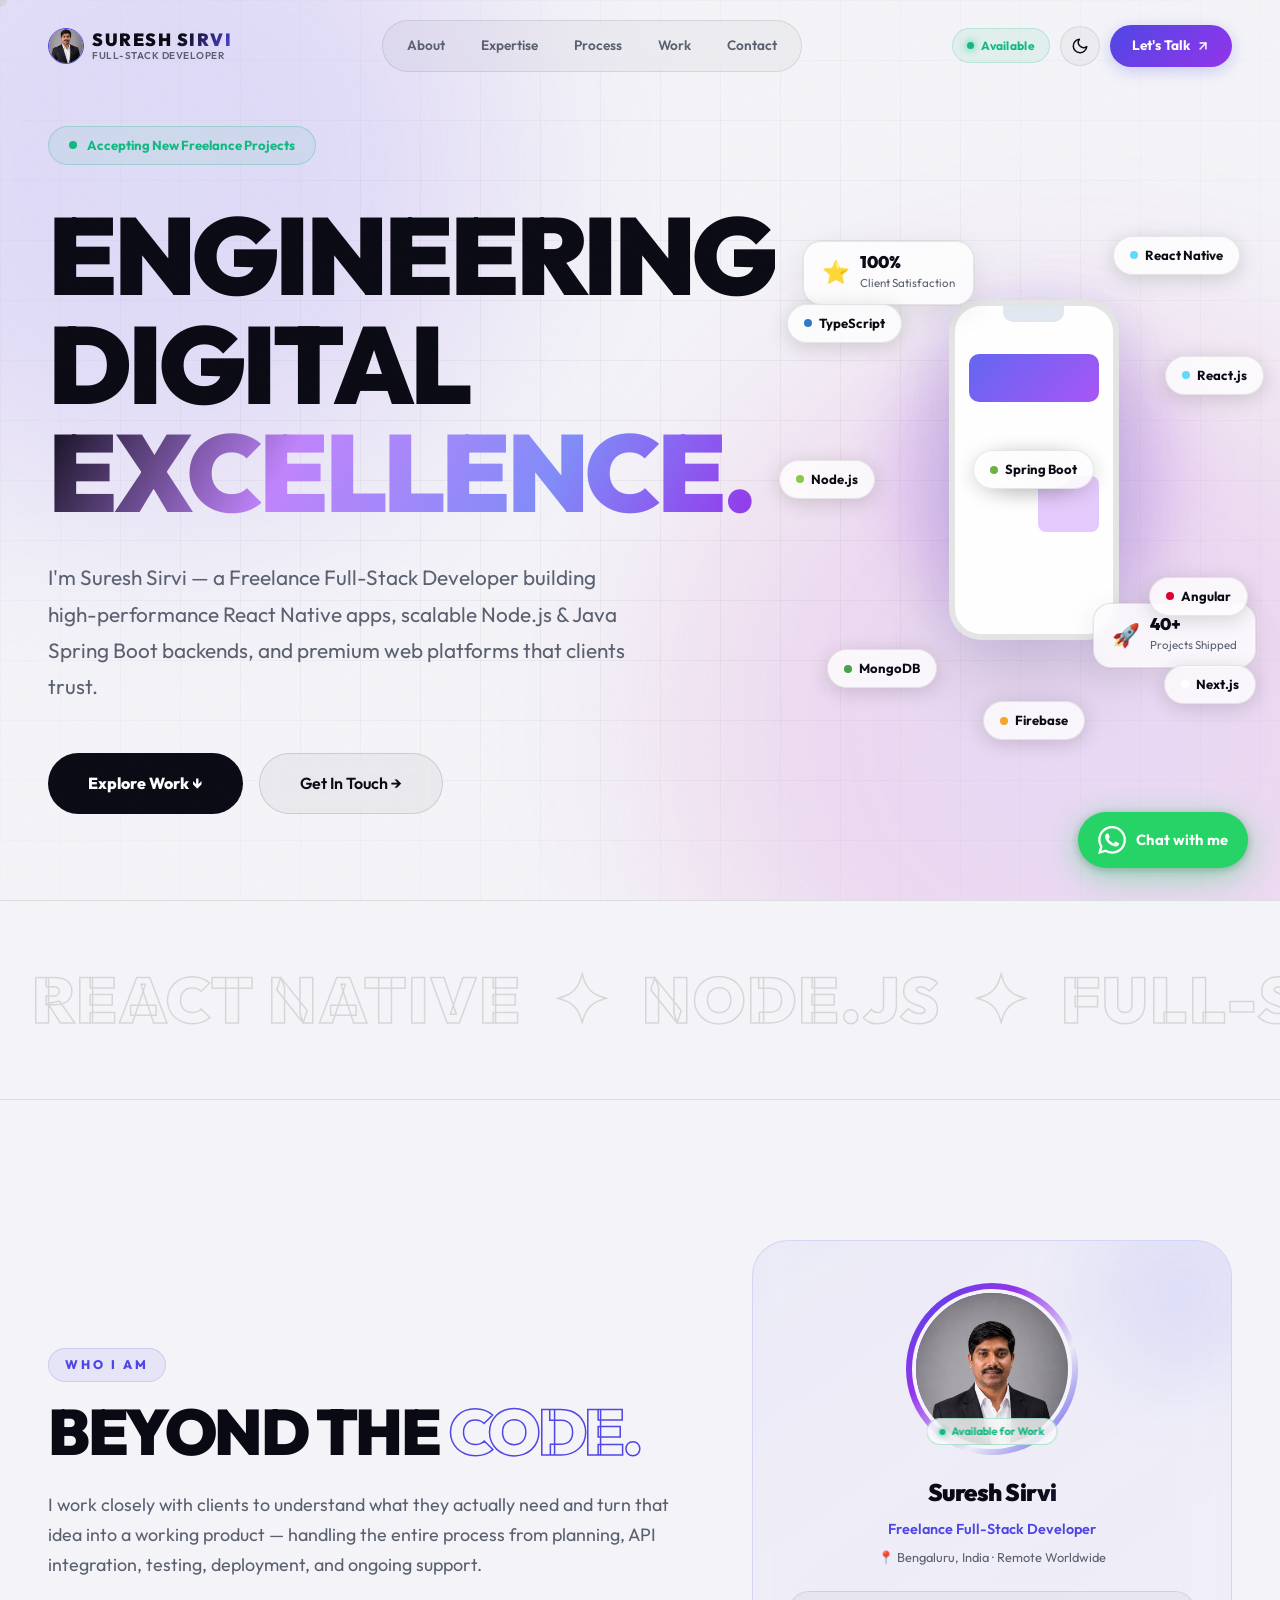
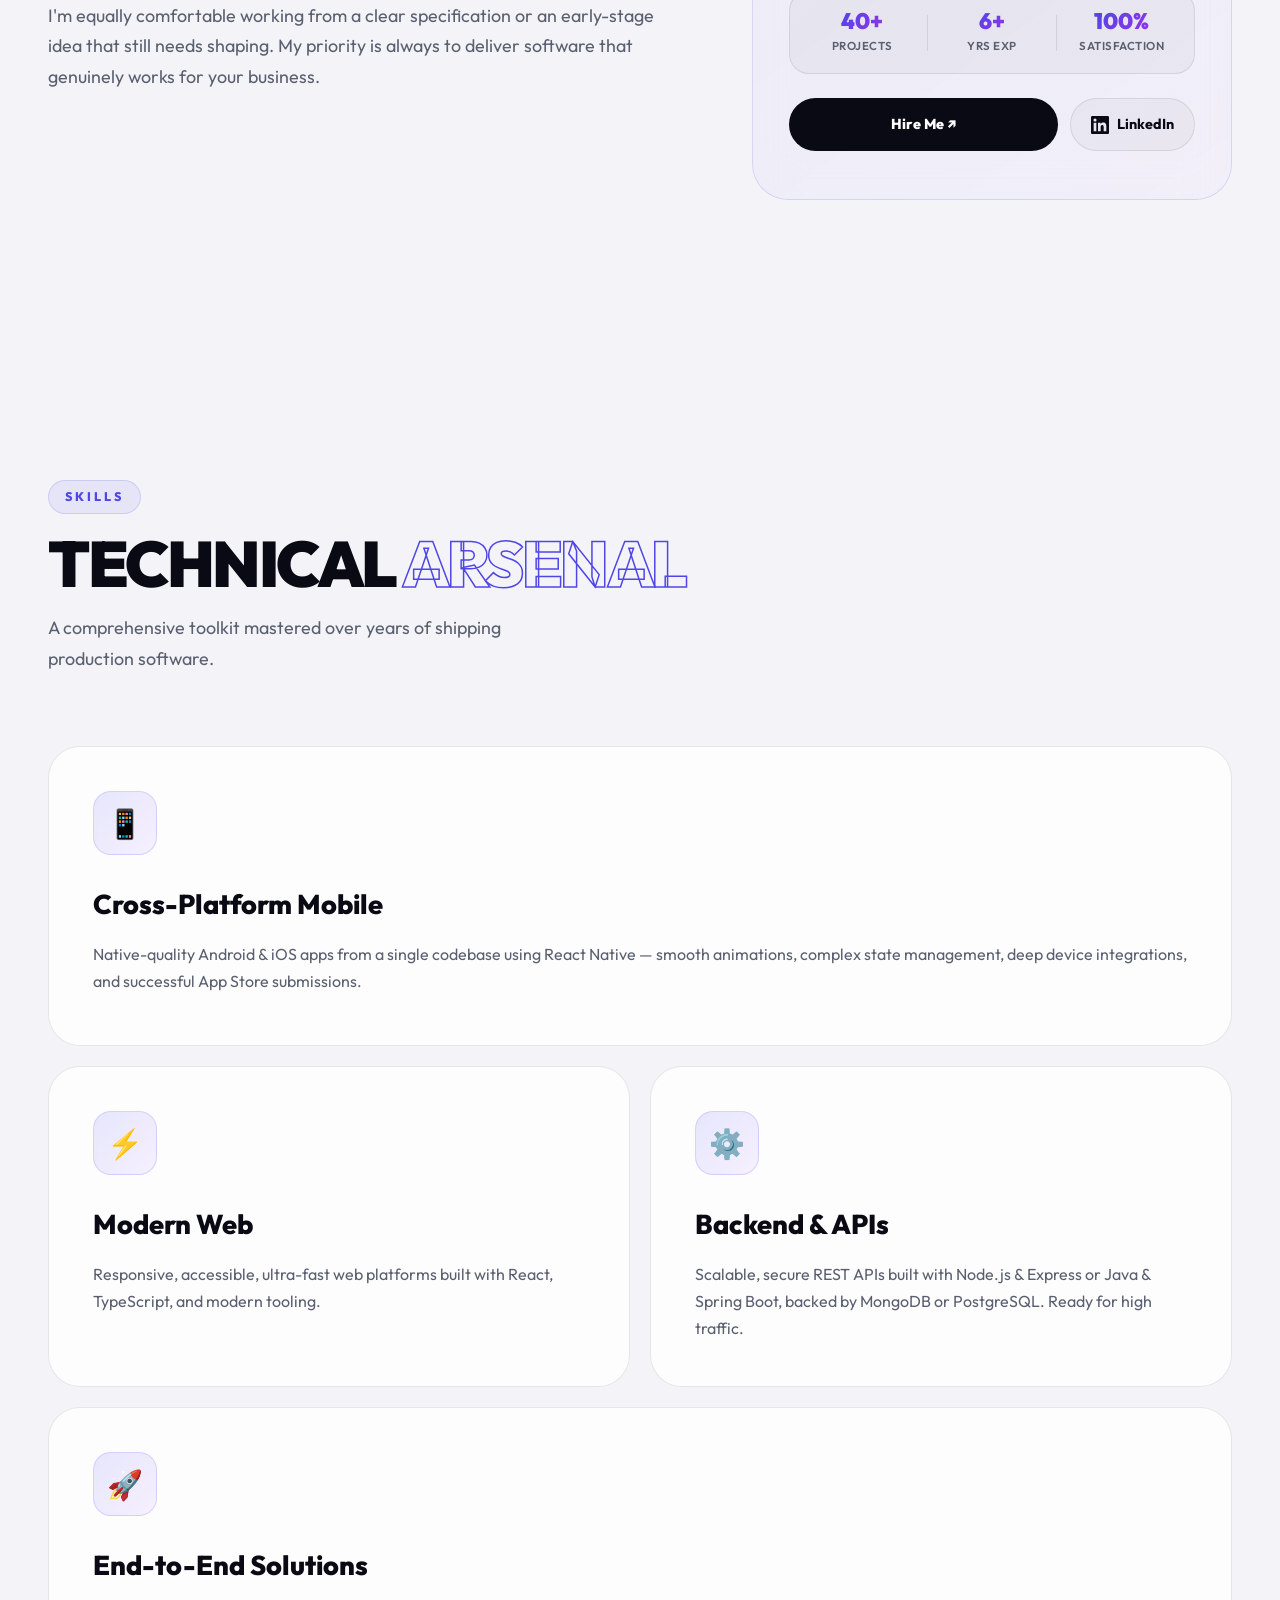
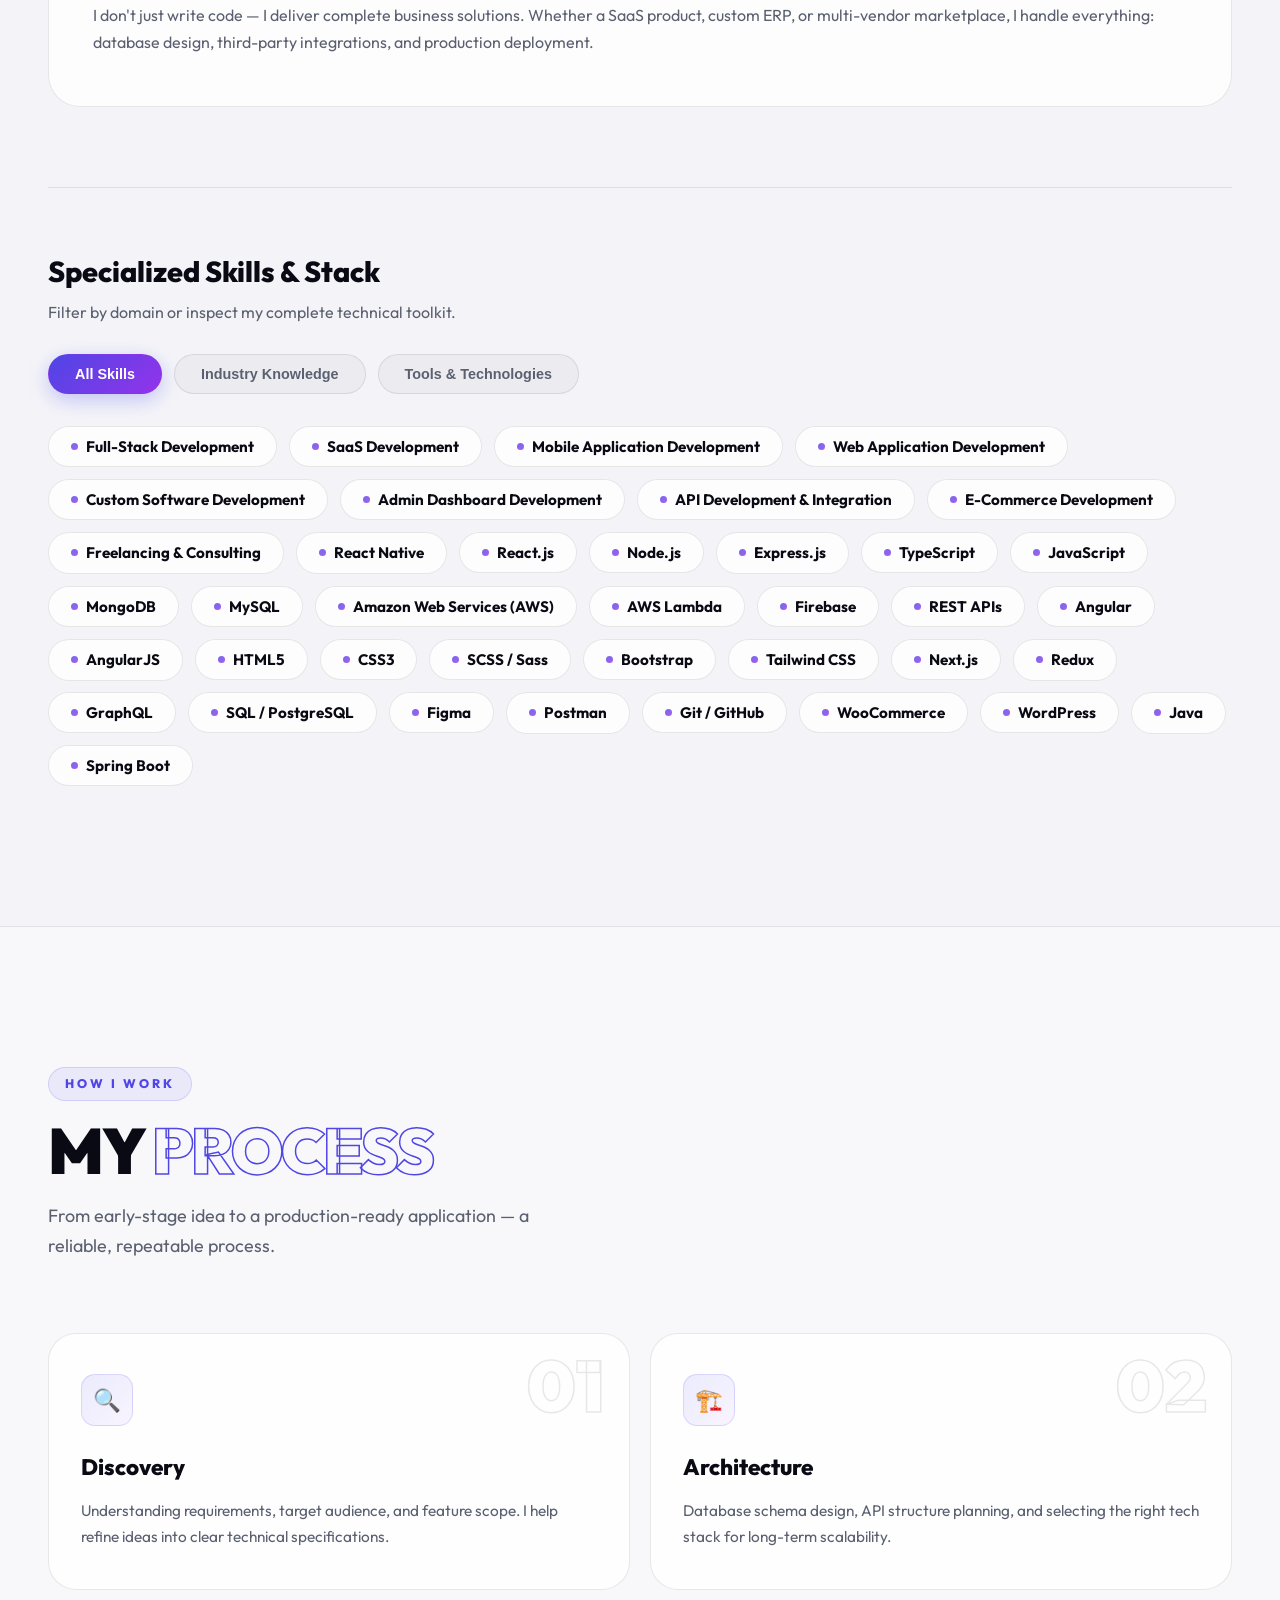
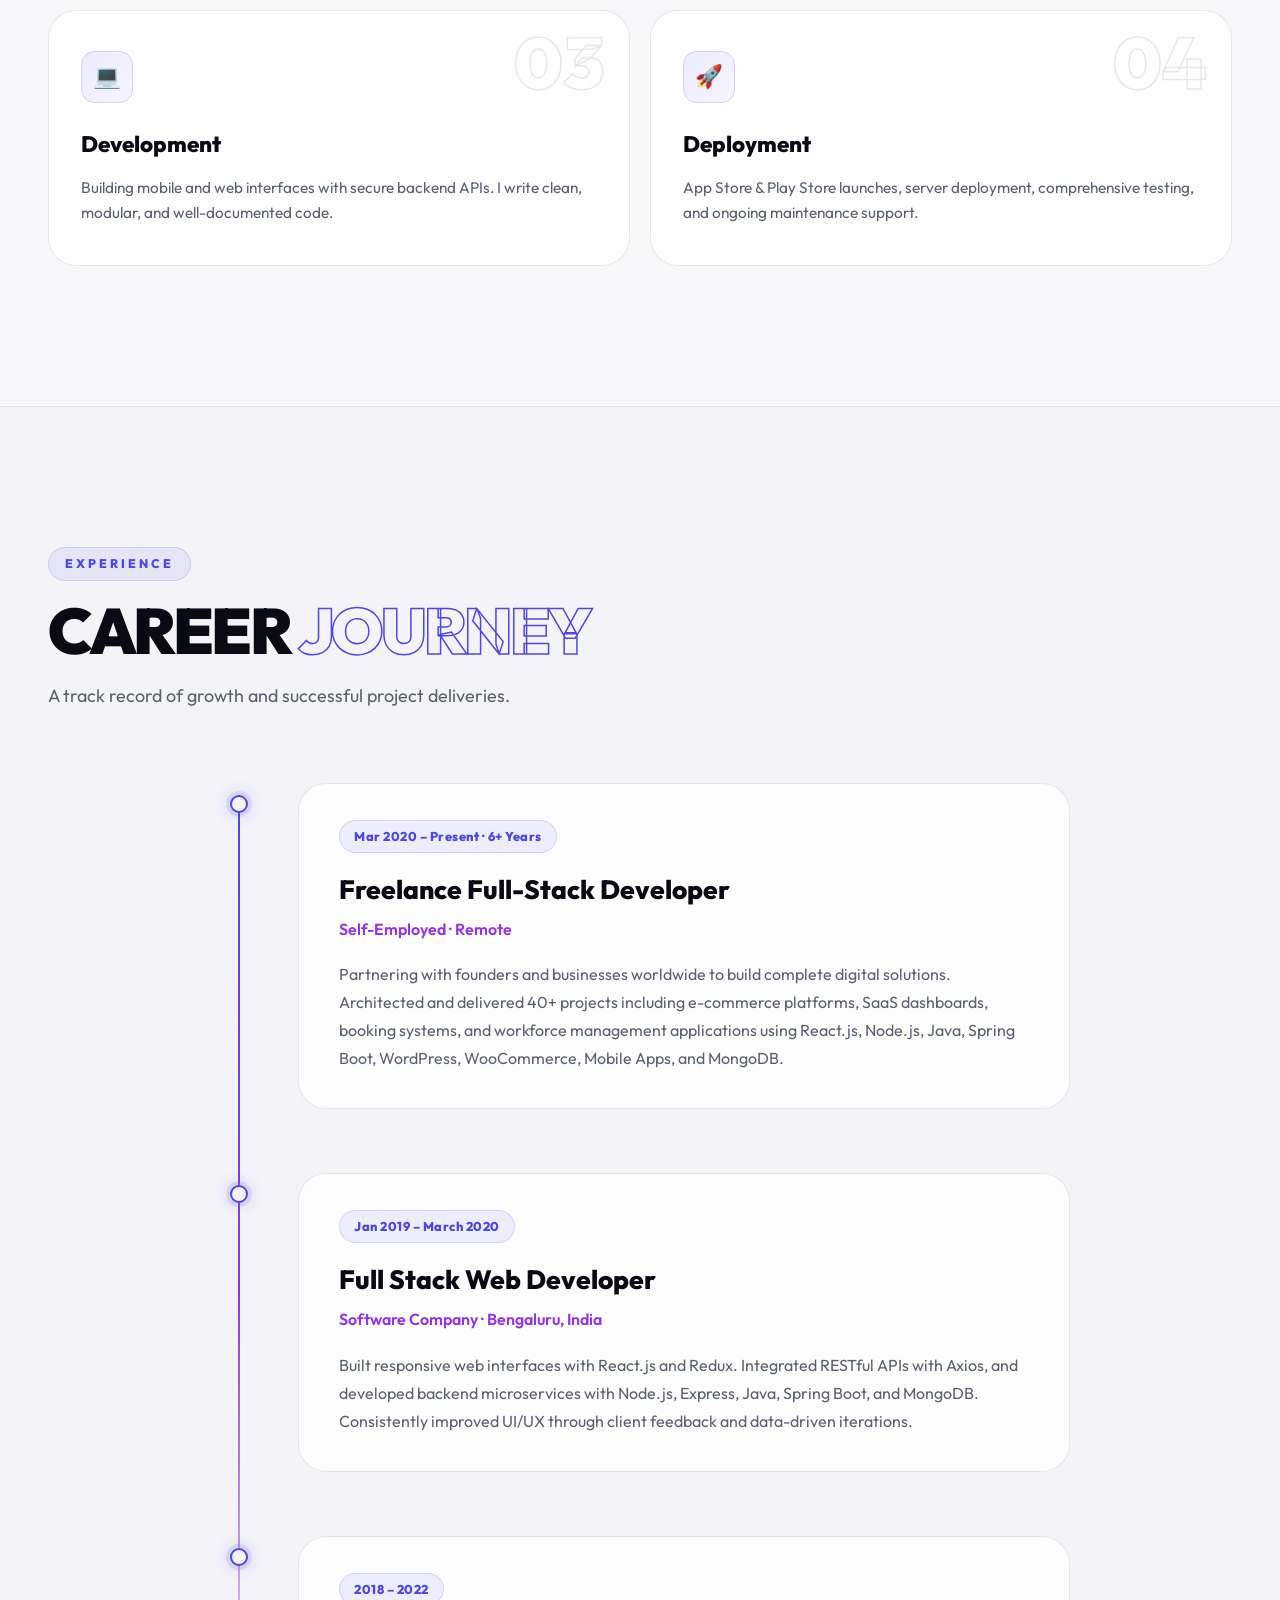
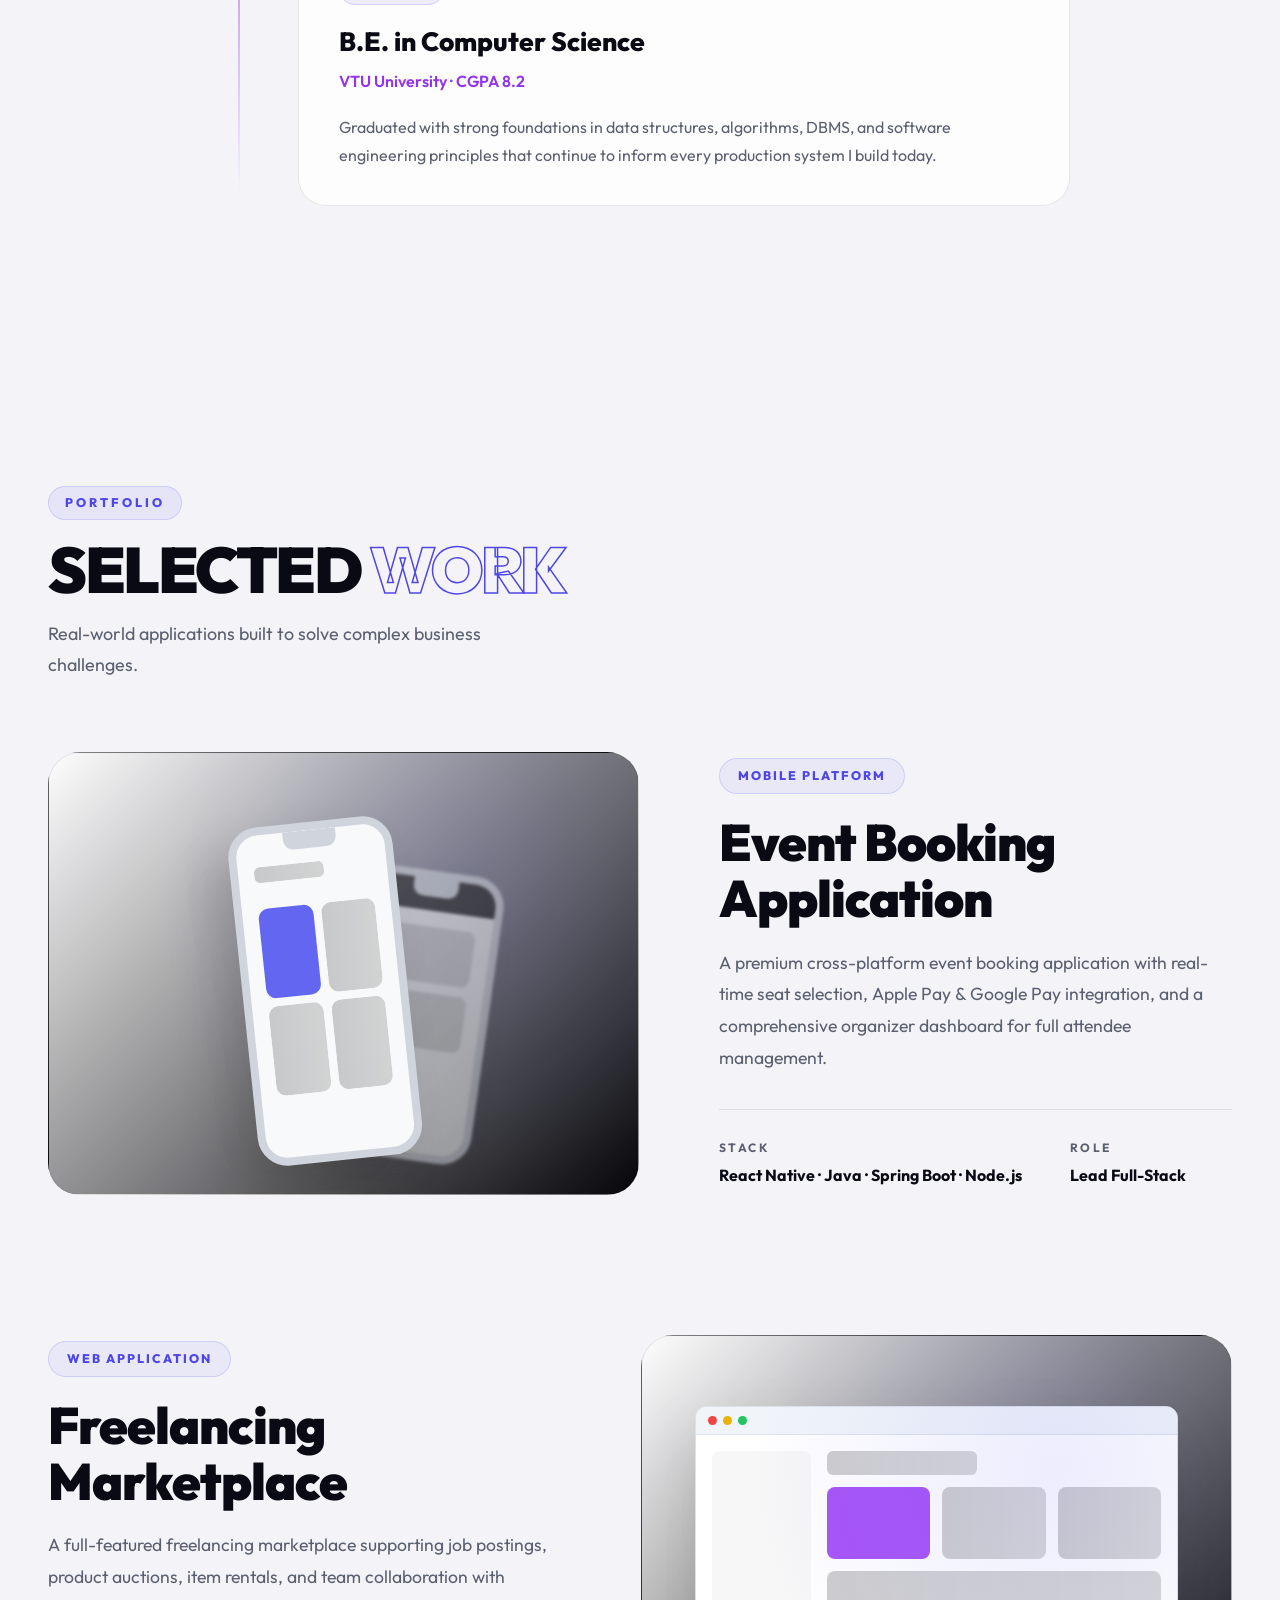
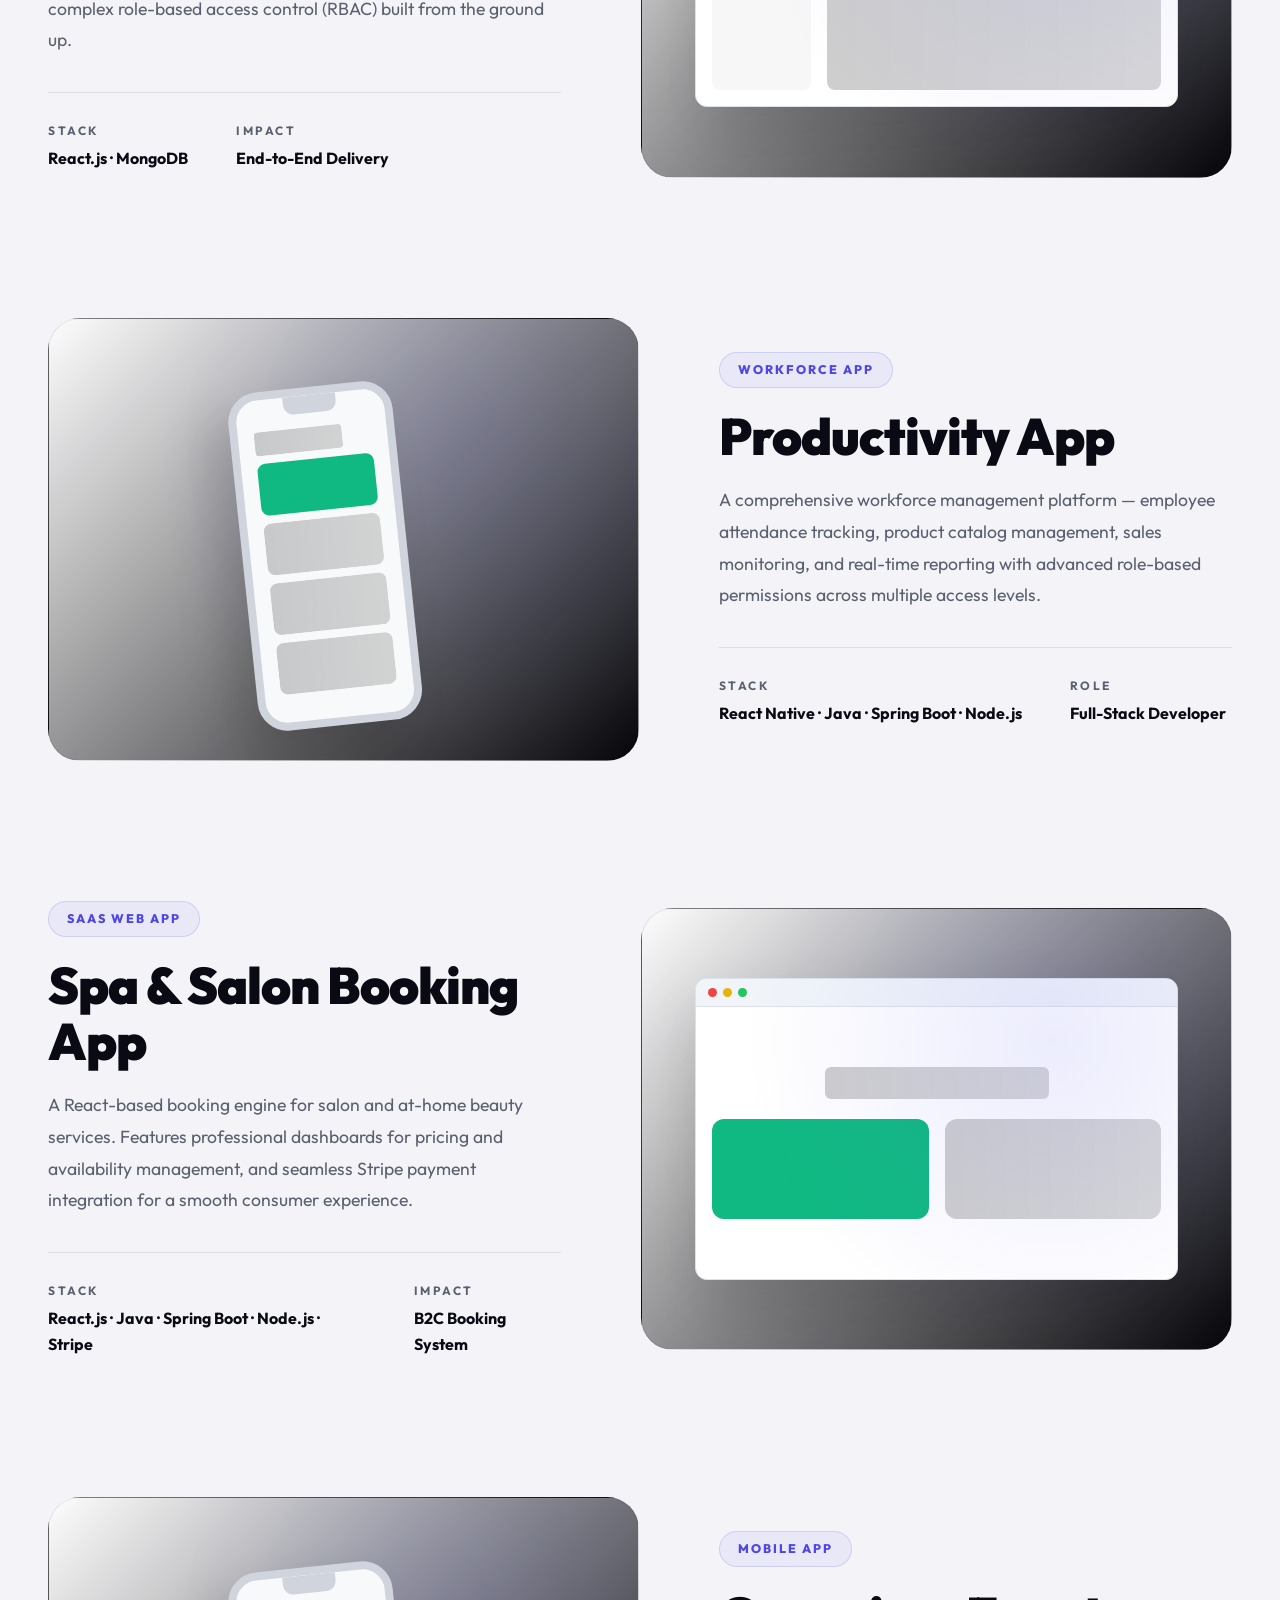
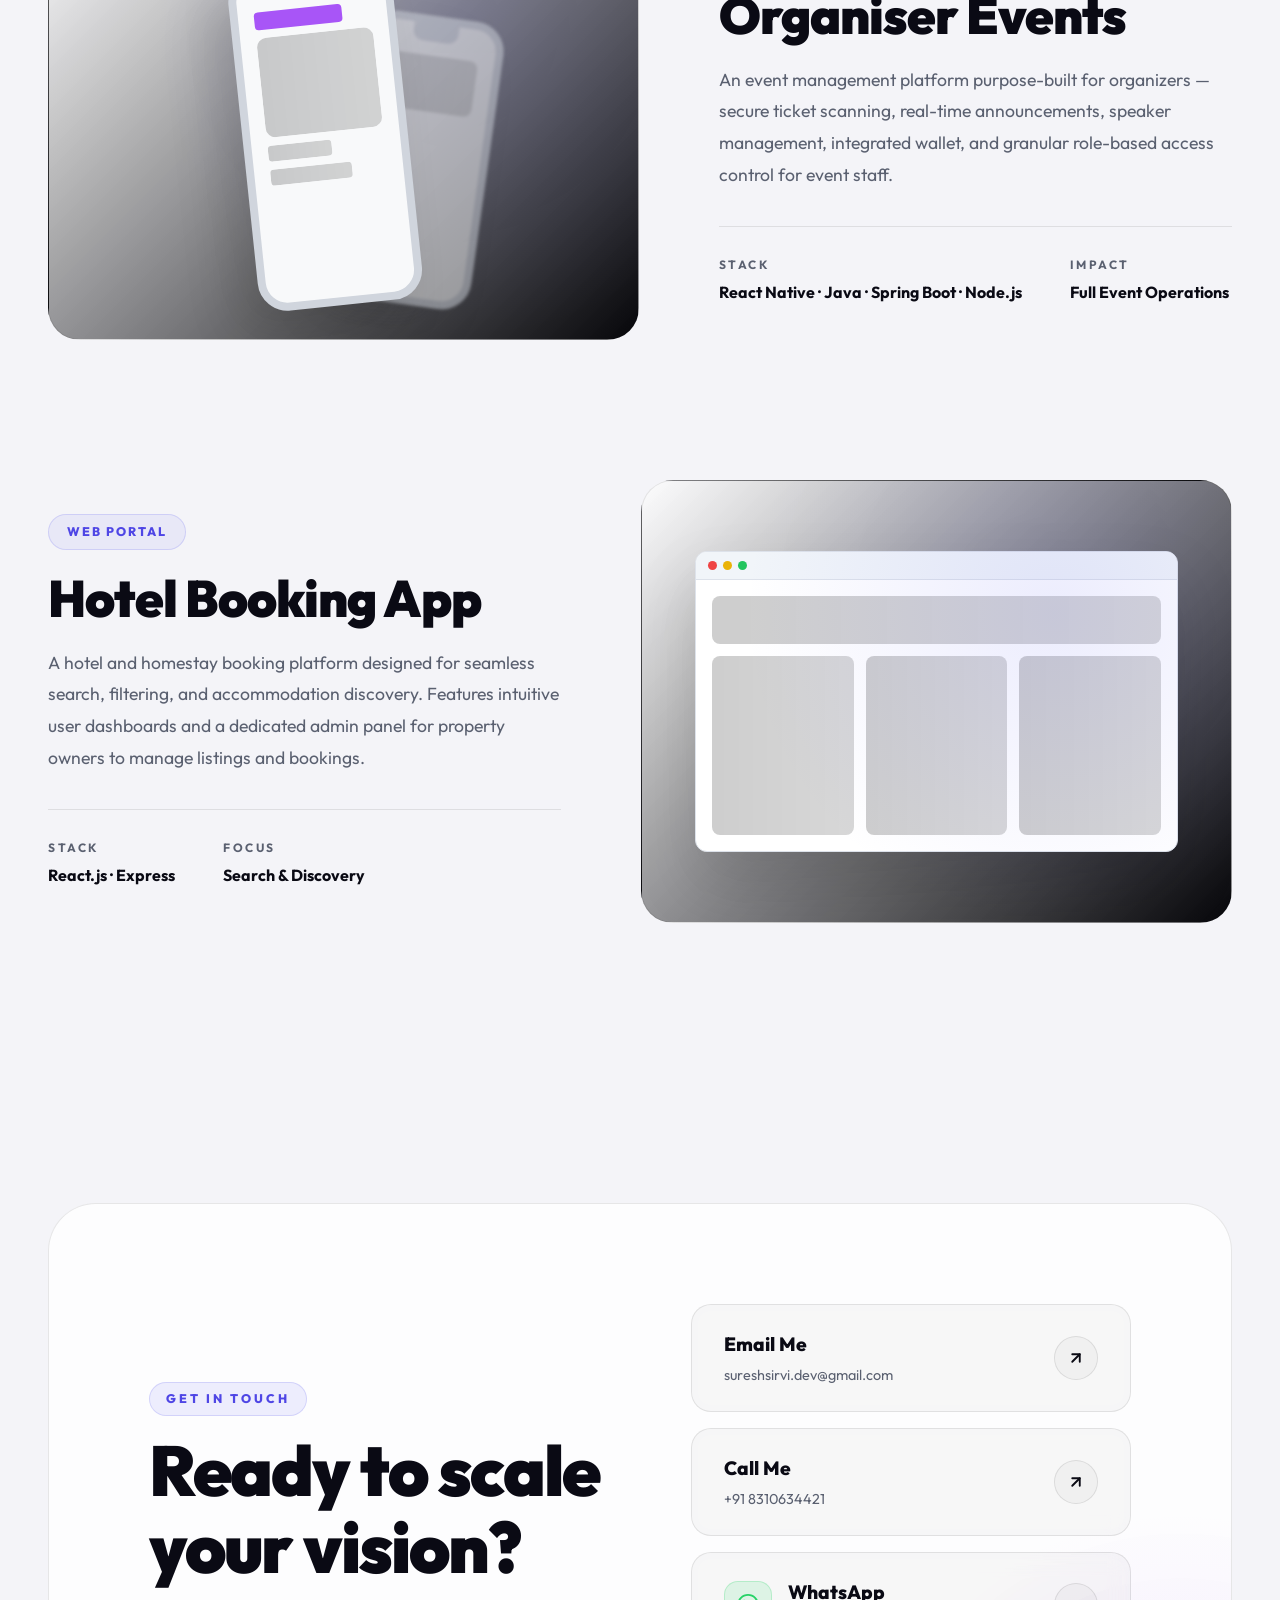
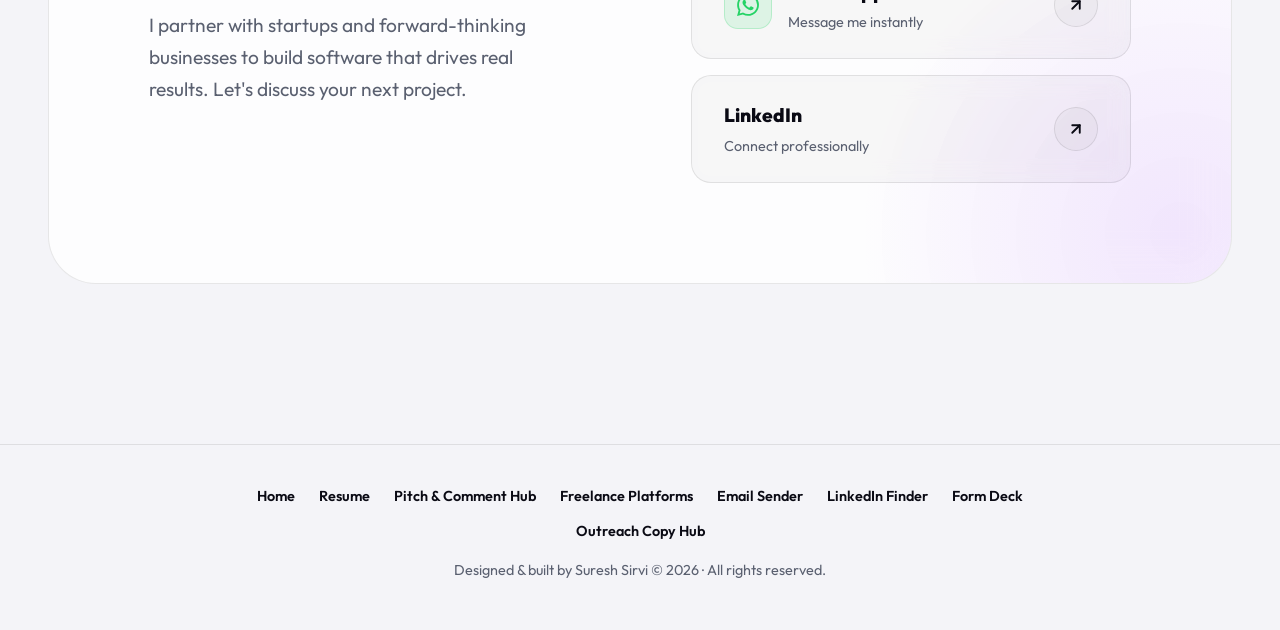
==== commit 9094279e: "New Changes New Changes" ====
--- a/index.html
+++ b/index.html
@@ -4,7 +4,7 @@
     <meta charset="UTF-8">
     <meta name="viewport" content="width=device-width, initial-scale=1.0">
     <title>Suresh Sirvi | Advanced Full-Stack Developer</title>
-    <meta name="description" content="Suresh Sirvi — Freelance Full-Stack Developer specializing in React Native, Node.js, and premium web experiences. 40+ projects shipped.">
+    <meta name="description" content="Suresh Sirvi — Freelance Full-Stack Developer specializing in React Native, Node.js, Java, Spring Boot, and premium web experiences. 40+ projects shipped.">
     <link href="https://fonts.googleapis.com/css2?family=Outfit:wght@300;400;500;600;700;800;900&display=swap" rel="stylesheet">
     <link rel="stylesheet" href="style.css">
 </head>
@@ -107,6 +107,9 @@
             <a href="https://www.linkedin.com/in/suresh-sirvi-261151428/" target="_blank" class="mob-contact-item">
                 <span>LinkedIn ↗</span>
             </a>
+            <a href="https://wa.me/918310634421?text=Hi%20Suresh%2C%20I%27d%20like%20to%20discuss%20a%20project%20with%20you." target="_blank" class="mob-contact-item mob-whatsapp-item">
+                <span>💬 WhatsApp ↗</span>
+            </a>
             <a href="#contact" class="btn-primary mob-cta">Start a Project →</a>
         </div>
     </div>
@@ -128,7 +131,7 @@
                         <span class="line"><span class="line-inner">Digital <span class="gradient">Excellence.</span></span></span>
                     </h1>
 
-                    <p class="hero-desc">I'm Suresh Sirvi — a Freelance Full-Stack Developer building high-performance React Native apps, scalable Node.js backends, and premium web platforms that clients trust.</p>
+                    <p class="hero-desc">I'm Suresh Sirvi — a Freelance Full-Stack Developer building high-performance React Native apps, scalable Node.js & Java Spring Boot backends, and premium web platforms that clients trust.</p>
 
                     <div class="btn-group">
                         <a href="#work" class="btn-primary magnetic-btn">Explore Work ↓</a>
@@ -192,6 +195,14 @@
                     <div class="hero-tech-pill htp-nextjs">
                         <span class="htp-dot" style="background:#ffffff;"></span>
                         Next.js
+                    </div>
+                    <div class="hero-tech-pill htp-java">
+                        <span class="htp-dot" style="background:#f89820;"></span>
+                        Java
+                    </div>
+                    <div class="hero-tech-pill htp-spring">
+                        <span class="htp-dot" style="background:#6db33f;"></span>
+                        Spring Boot
                     </div>
 
                     <!-- Desktop: Phone Mockup -->
@@ -269,6 +280,8 @@
                         <span class="mob-tag">🔴 Angular</span>
                         <span class="mob-tag">🟠 Firebase</span>
                         <span class="mob-tag">🎨 React.js</span>
+                        <span class="mob-tag">☕ Java</span>
+                        <span class="mob-tag">🌿 Spring Boot</span>
                     </div>
                 </div>
 
@@ -280,8 +293,8 @@
     <div class="marquee-wrapper">
         <div class="marquee-track">
             <div class="marquee-content">
-                <span>REACT NATIVE</span>✦<span>NODE.JS</span>✦<span>FULL-STACK</span>✦<span>SAAS</span>✦<span>MONGODB</span>✦<span>TYPESCRIPT</span>✦
-                <span>REACT NATIVE</span>✦<span>NODE.JS</span>✦<span>FULL-STACK</span>✦<span>SAAS</span>✦<span>MONGODB</span>✦<span>TYPESCRIPT</span>✦
+                <span>REACT NATIVE</span>✦<span>NODE.JS</span>✦<span>FULL-STACK</span>✦<span>JAVA</span>✦<span>SPRING BOOT</span>✦<span>SAAS</span>✦<span>MONGODB</span>✦<span>TYPESCRIPT</span>✦
+                <span>REACT NATIVE</span>✦<span>NODE.JS</span>✦<span>FULL-STACK</span>✦<span>JAVA</span>✦<span>SPRING BOOT</span>✦<span>SAAS</span>✦<span>MONGODB</span>✦<span>TYPESCRIPT</span>✦
             </div>
         </div>
     </div>
@@ -374,7 +387,7 @@
                 <div class="bento-card reveal spotlight-card" style="transition-delay:.15s">
                     <div class="bento-icon">⚙️</div>
                     <h3>Backend & APIs</h3>
-                    <p>Scalable, secure REST APIs built with Node.js & Express, backed by MongoDB or PostgreSQL. Ready for high traffic.</p>
+                    <p>Scalable, secure REST APIs built with Node.js & Express or Java & Spring Boot, backed by MongoDB or PostgreSQL. Ready for high traffic.</p>
                 </div>
                 <div class="bento-card large-card reveal spotlight-card" style="transition-delay:.1s">
                     <div class="bento-icon">🚀</div>
@@ -510,6 +523,12 @@
                     </div>
                     <div class="skill-card spotlight-card" data-category="tools">
                         <h4 class="skill-name">WordPress</h4>
+                    </div>
+                    <div class="skill-card spotlight-card" data-category="tools">
+                        <h4 class="skill-name">Java</h4>
+                    </div>
+                    <div class="skill-card spotlight-card" data-category="tools">
+                        <h4 class="skill-name">Spring Boot</h4>
                     </div>
                 </div>
             </div>
@@ -570,7 +589,7 @@
                         <span class="timeline-date">Mar 2020 – Present · 6+ Years</span>
                         <h3>Freelance Full-Stack Developer</h3>
                         <h4>Self-Employed · Remote</h4>
-                        <p>Partnering with founders and businesses worldwide to build complete digital solutions. Architected and delivered 40+ projects including e-commerce platforms, SaaS dashboards, booking systems, and workforce management applications using React.js, Node.js, WordPress, WooCommerce, Mobile Apps, and MongoDB.</p>
+                        <p>Partnering with founders and businesses worldwide to build complete digital solutions. Architected and delivered 40+ projects including e-commerce platforms, SaaS dashboards, booking systems, and workforce management applications using React.js, Node.js, Java, Spring Boot, WordPress, WooCommerce, Mobile Apps, and MongoDB.</p>
                     </div>
                 </div>
                 <div class="timeline-item">
@@ -579,7 +598,7 @@
                         <span class="timeline-date">Jan 2019 – March 2020</span>
                         <h3>Full Stack Web Developer</h3>
                         <h4>Software Company · Bengaluru, India</h4>
-                        <p>Built responsive web interfaces with React.js and Redux. Integrated RESTful APIs with Axios, and developed backend microservices with Node.js, Express, and MongoDB. Consistently improved UI/UX through client feedback and data-driven iterations.</p>
+                        <p>Built responsive web interfaces with React.js and Redux. Integrated RESTful APIs with Axios, and developed backend microservices with Node.js, Express, Java, Spring Boot, and MongoDB. Consistently improved UI/UX through client feedback and data-driven iterations.</p>
                     </div>
                 </div>
                 <div class="timeline-item">
@@ -633,7 +652,7 @@
                         <h3>Event Booking Application</h3>
                         <p class="project-desc">A premium cross-platform event booking application with real-time seat selection, Apple Pay & Google Pay integration, and a comprehensive organizer dashboard for full attendee management.</p>
                         <div class="project-meta">
-                            <div class="meta-item"><h5>Stack</h5><p>React Native · Node.js</p></div>
+                            <div class="meta-item"><h5>Stack</h5><p>React Native · Java · Spring Boot · Node.js</p></div>
                             <div class="meta-item"><h5>Role</h5><p>Lead Full-Stack</p></div>
                         </div>
                     </div>
@@ -691,7 +710,7 @@
                         <h3>Productivity App</h3>
                         <p class="project-desc">A comprehensive workforce management platform — employee attendance tracking, product catalog management, sales monitoring, and real-time reporting with advanced role-based permissions across multiple access levels.</p>
                         <div class="project-meta">
-                            <div class="meta-item"><h5>Stack</h5><p>React Native · Node.js</p></div>
+                            <div class="meta-item"><h5>Stack</h5><p>React Native · Java · Spring Boot · Node.js</p></div>
                             <div class="meta-item"><h5>Role</h5><p>Full-Stack Developer</p></div>
                         </div>
                     </div>
@@ -704,7 +723,7 @@
                         <h3>Spa & Salon Booking App</h3>
                         <p class="project-desc">A React-based booking engine for salon and at-home beauty services. Features professional dashboards for pricing and availability management, and seamless Stripe payment integration for a smooth consumer experience.</p>
                         <div class="project-meta">
-                            <div class="meta-item"><h5>Stack</h5><p>React.js · Node.js · Stripe</p></div>
+                            <div class="meta-item"><h5>Stack</h5><p>React.js · Java · Spring Boot · Node.js · Stripe</p></div>
                             <div class="meta-item"><h5>Impact</h5><p>B2C Booking System</p></div>
                         </div>
                     </div>
@@ -748,7 +767,7 @@
                         <h3>Organiser Events</h3>
                         <p class="project-desc">An event management platform purpose-built for organizers — secure ticket scanning, real-time announcements, speaker management, integrated wallet, and granular role-based access control for event staff.</p>
                         <div class="project-meta">
-                            <div class="meta-item"><h5>Stack</h5><p>React Native · Node.js</p></div>
+                            <div class="meta-item"><h5>Stack</h5><p>React Native · Java · Spring Boot · Node.js</p></div>
                             <div class="meta-item"><h5>Impact</h5><p>Full Event Operations</p></div>
                         </div>
                     </div>
@@ -811,6 +830,15 @@
                             <svg xmlns="http://www.w3.org/2000/svg" width="18" height="18" viewBox="0 0 24 24" fill="none" stroke="currentColor" stroke-width="2.5" stroke-linecap="round" stroke-linejoin="round"><line x1="7" y1="17" x2="17" y2="7"/><polyline points="7 7 17 7 17 17"/></svg>
                         </div>
                     </a>
+                    <a href="https://wa.me/918310634421?text=Hi%20Suresh%2C%20I%27d%20like%20to%20discuss%20a%20project%20with%20you." target="_blank" rel="noopener" class="contact-link-card contact-link-whatsapp spotlight-card">
+                        <div class="clc-icon clc-icon-wa">
+                            <svg xmlns="http://www.w3.org/2000/svg" width="22" height="22" viewBox="0 0 24 24" fill="currentColor"><path d="M17.472 14.382c-.297-.149-1.758-.867-2.03-.967-.273-.099-.471-.148-.67.15-.197.297-.767.966-.94 1.164-.173.199-.347.223-.644.075-.297-.15-1.255-.463-2.39-1.475-.883-.788-1.48-1.761-1.653-2.059-.173-.297-.018-.458.13-.606.134-.133.298-.347.446-.52.149-.174.198-.298.298-.497.099-.198.05-.371-.025-.52-.075-.149-.669-1.612-.916-2.207-.242-.579-.487-.5-.669-.51-.173-.008-.371-.01-.57-.01-.198 0-.52.074-.792.372-.272.297-1.04 1.016-1.04 2.479 0 1.462 1.065 2.875 1.213 3.074.149.198 2.096 3.2 5.077 4.487.709.306 1.262.489 1.694.625.712.227 1.36.195 1.871.118.571-.085 1.758-.719 2.006-1.413.248-.694.248-1.289.173-1.413-.074-.124-.272-.198-.57-.347m-5.421 7.403h-.004a9.87 9.87 0 0 1-5.031-1.378l-.361-.214-3.741.982.998-3.648-.235-.374a9.86 9.86 0 0 1-1.51-5.26c.001-5.45 4.436-9.884 9.888-9.884 2.64 0 5.122 1.03 6.988 2.898a9.825 9.825 0 0 1 2.893 6.994c-.003 5.45-4.437 9.884-9.885 9.884m8.413-18.297A11.815 11.815 0 0 0 12.05 0C5.495 0 .16 5.335.157 11.892c0 2.096.547 4.142 1.588 5.945L.057 24l6.305-1.654a11.882 11.882 0 0 0 5.683 1.448h.005c6.554 0 11.89-5.335 11.893-11.893a11.821 11.821 0 0 0-3.48-8.413z"/></svg>
+                        </div>
+                        <div class="clc-info"><h4>WhatsApp</h4><p>Message me instantly</p></div>
+                        <div class="clc-arrow">
+                            <svg xmlns="http://www.w3.org/2000/svg" width="18" height="18" viewBox="0 0 24 24" fill="none" stroke="currentColor" stroke-width="2.5" stroke-linecap="round" stroke-linejoin="round"><line x1="7" y1="17" x2="17" y2="7"/><polyline points="7 7 17 7 17 17"/></svg>
+                        </div>
+                    </a>
                     <a href="https://www.linkedin.com/in/suresh-sirvi-261151428/" target="_blank" rel="noopener" class="contact-link-card spotlight-card">
                         <div class="clc-info"><h4>LinkedIn</h4><p>Connect professionally</p></div>
                         <div class="clc-arrow">
@@ -821,6 +849,12 @@
             </div>
         </div>
     </section>
+
+    <!-- ===================== FLOATING WHATSAPP ===================== -->
+    <a href="https://wa.me/918310634421?text=Hi%20Suresh%2C%20I%27d%20like%20to%20discuss%20a%20project%20with%20you." target="_blank" rel="noopener" id="wa-float" class="wa-float" aria-label="Chat on WhatsApp" title="Chat on WhatsApp">
+        <svg xmlns="http://www.w3.org/2000/svg" width="28" height="28" viewBox="0 0 24 24" fill="currentColor"><path d="M17.472 14.382c-.297-.149-1.758-.867-2.03-.967-.273-.099-.471-.148-.67.15-.197.297-.767.966-.94 1.164-.173.199-.347.223-.644.075-.297-.15-1.255-.463-2.39-1.475-.883-.788-1.48-1.761-1.653-2.059-.173-.297-.018-.458.13-.606.134-.133.298-.347.446-.52.149-.174.198-.298.298-.497.099-.198.05-.371-.025-.52-.075-.149-.669-1.612-.916-2.207-.242-.579-.487-.5-.669-.51-.173-.008-.371-.01-.57-.01-.198 0-.52.074-.792.372-.272.297-1.04 1.016-1.04 2.479 0 1.462 1.065 2.875 1.213 3.074.149.198 2.096 3.2 5.077 4.487.709.306 1.262.489 1.694.625.712.227 1.36.195 1.871.118.571-.085 1.758-.719 2.006-1.413.248-.694.248-1.289.173-1.413-.074-.124-.272-.198-.57-.347m-5.421 7.403h-.004a9.87 9.87 0 0 1-5.031-1.378l-.361-.214-3.741.982.998-3.648-.235-.374a9.86 9.86 0 0 1-1.51-5.26c.001-5.45 4.436-9.884 9.888-9.884 2.64 0 5.122 1.03 6.988 2.898a9.825 9.825 0 0 1 2.893 6.994c-.003 5.45-4.437 9.884-9.885 9.884m8.413-18.297A11.815 11.815 0 0 0 12.05 0C5.495 0 .16 5.335.157 11.892c0 2.096.547 4.142 1.588 5.945L.057 24l6.305-1.654a11.882 11.882 0 0 0 5.683 1.448h.005c6.554 0 11.89-5.335 11.893-11.893a11.821 11.821 0 0 0-3.48-8.413z"/></svg>
+        <span class="wa-float-label">Chat with me</span>
+    </a>
 
     <!-- ===================== FOOTER ===================== -->
     <footer>
--- a/style.css
+++ b/style.css
@@ -1645,3 +1645,104 @@
 }
 
 
+
+/* ===================================================
+   WHATSAPP — Floating Button + Contact Card + Mobile
+   =================================================== */
+
+/* ---- Floating WhatsApp CTA ---- */
+.wa-float {
+    position: fixed;
+    bottom: 32px;
+    right: 32px;
+    z-index: 9999;
+    display: flex;
+    align-items: center;
+    gap: 10px;
+    padding: 14px 20px;
+    background: #25D366;
+    color: #fff;
+    border-radius: 50px;
+    text-decoration: none;
+    font-family: 'Outfit', sans-serif;
+    font-size: 0.92rem;
+    font-weight: 700;
+    letter-spacing: 0.01em;
+    box-shadow: 0 8px 32px rgba(37,211,102,0.45), 0 2px 8px rgba(0,0,0,0.25);
+    transition: transform 0.3s cubic-bezier(0.4,0,0.2,1),
+                box-shadow 0.3s cubic-bezier(0.4,0,0.2,1);
+    overflow: hidden;
+}
+
+/* Pulsing ring behind the button */
+.wa-float::before {
+    content: '';
+    position: absolute;
+    inset: -4px;
+    border-radius: 50px;
+    border: 2px solid rgba(37,211,102,0.5);
+    animation: wa-pulse 2.5s ease-out infinite;
+    pointer-events: none;
+}
+
+@keyframes wa-pulse {
+    0%   { transform: scale(1);    opacity: 0.7; }
+    70%  { transform: scale(1.18); opacity: 0;   }
+    100% { transform: scale(1.18); opacity: 0;   }
+}
+
+.wa-float:hover {
+    transform: translateY(-5px) scale(1.04);
+    box-shadow: 0 16px 48px rgba(37,211,102,0.55), 0 4px 12px rgba(0,0,0,0.3);
+}
+
+.wa-float svg { flex-shrink: 0; transition: transform 0.3s ease; }
+.wa-float:hover svg { transform: rotate(-8deg) scale(1.1); }
+
+.wa-float-label { white-space: nowrap; }
+
+/* On very small screens — collapse to icon-only circle */
+@media (max-width: 480px) {
+    .wa-float {
+        bottom: 20px;
+        right: 16px;
+        padding: 14px;
+        border-radius: 50%;
+        width: 56px;
+        height: 56px;
+        justify-content: center;
+    }
+    .wa-float-label { display: none; }
+}
+
+/* ---- WhatsApp Contact Card (in contact section) ---- */
+.contact-link-whatsapp:hover {
+    border-color: rgba(37,211,102,0.4) !important;
+    background: rgba(37,211,102,0.07) !important;
+}
+.contact-link-whatsapp:hover .clc-arrow {
+    background: #25D366 !important;
+    border-color: #25D366 !important;
+    box-shadow: 0 8px 24px rgba(37,211,102,0.45) !important;
+}
+
+/* WhatsApp icon badge inside the contact card */
+.clc-icon {
+    width: 48px;
+    height: 48px;
+    border-radius: 14px;
+    display: flex;
+    align-items: center;
+    justify-content: center;
+    flex-shrink: 0;
+    margin-right: 16px;
+}
+.clc-icon-wa {
+    background: rgba(37,211,102,0.12);
+    color: #25D366;
+    border: 1px solid rgba(37,211,102,0.22);
+}
+
+/* ---- Mobile Menu WhatsApp link ---- */
+.mob-whatsapp-item { color: #25D366 !important; font-weight: 700 !important; }
+.mob-whatsapp-item:hover { opacity: 0.8; }
